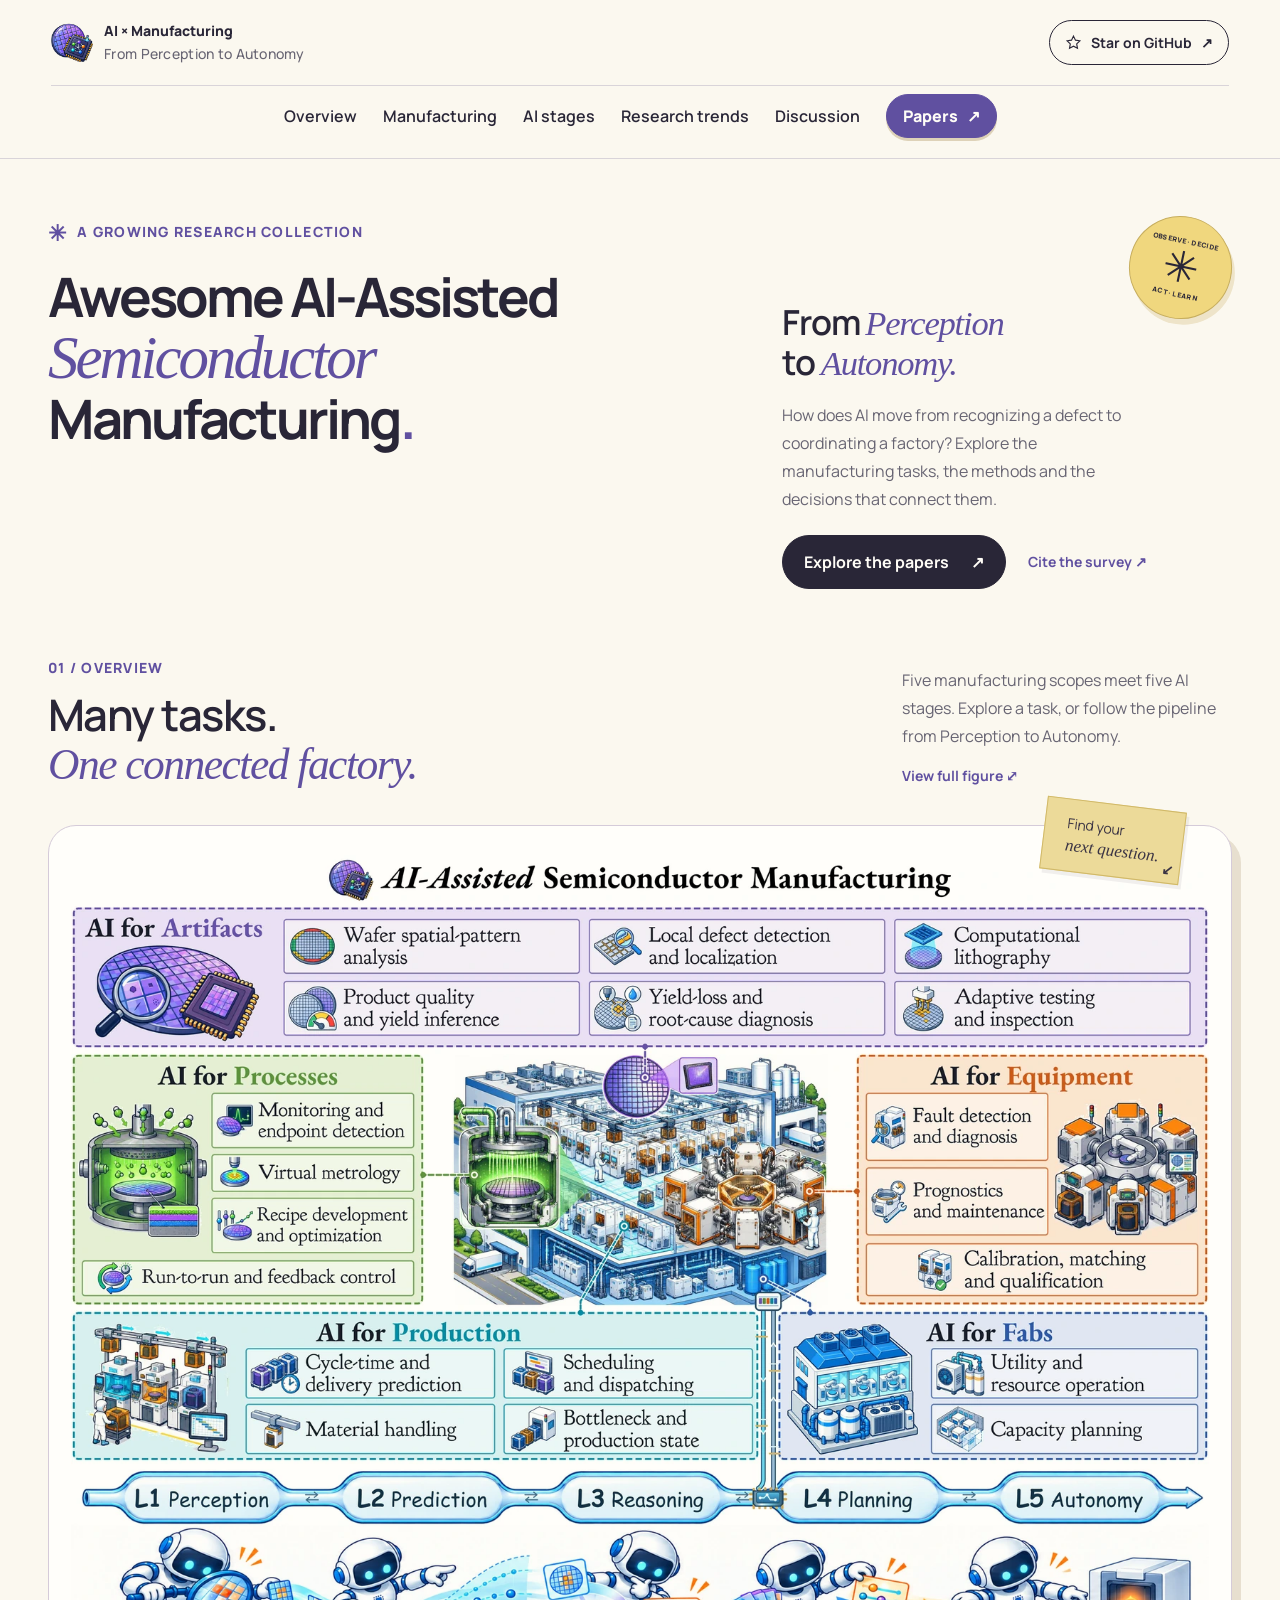
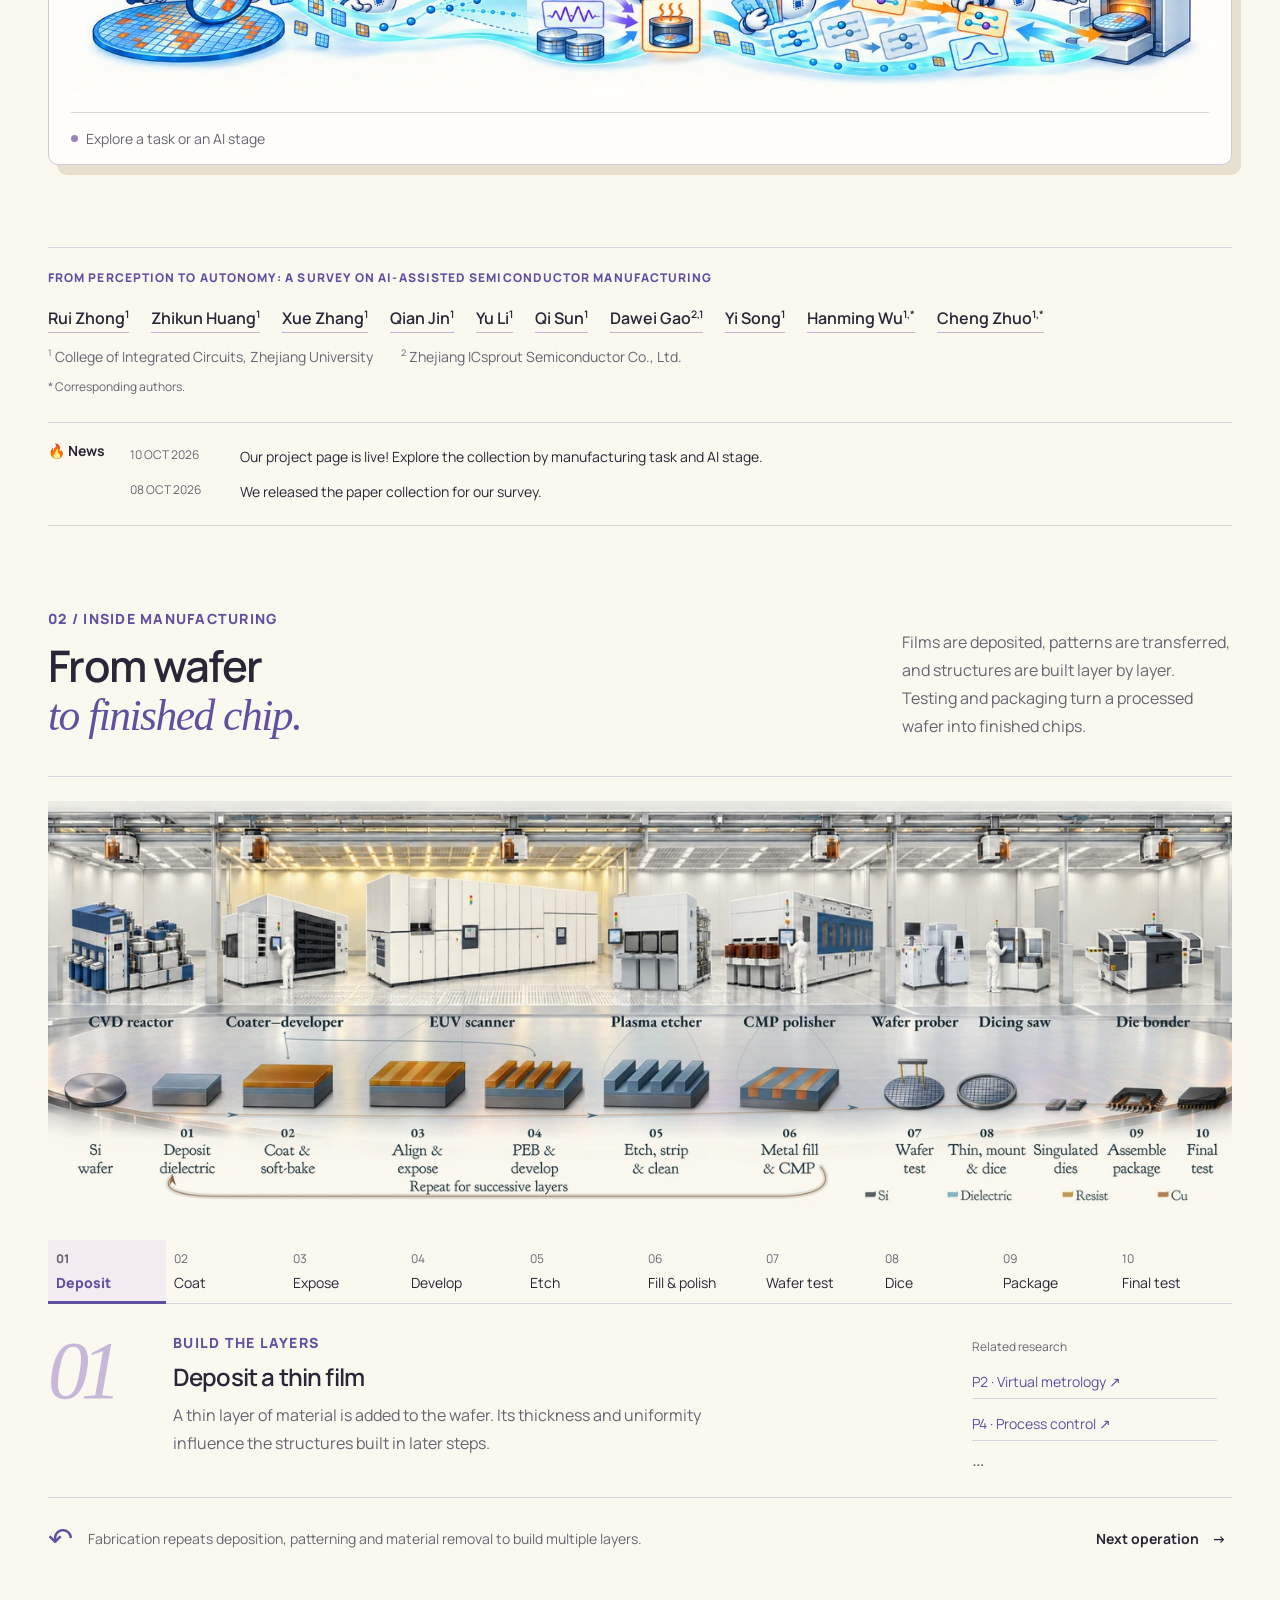
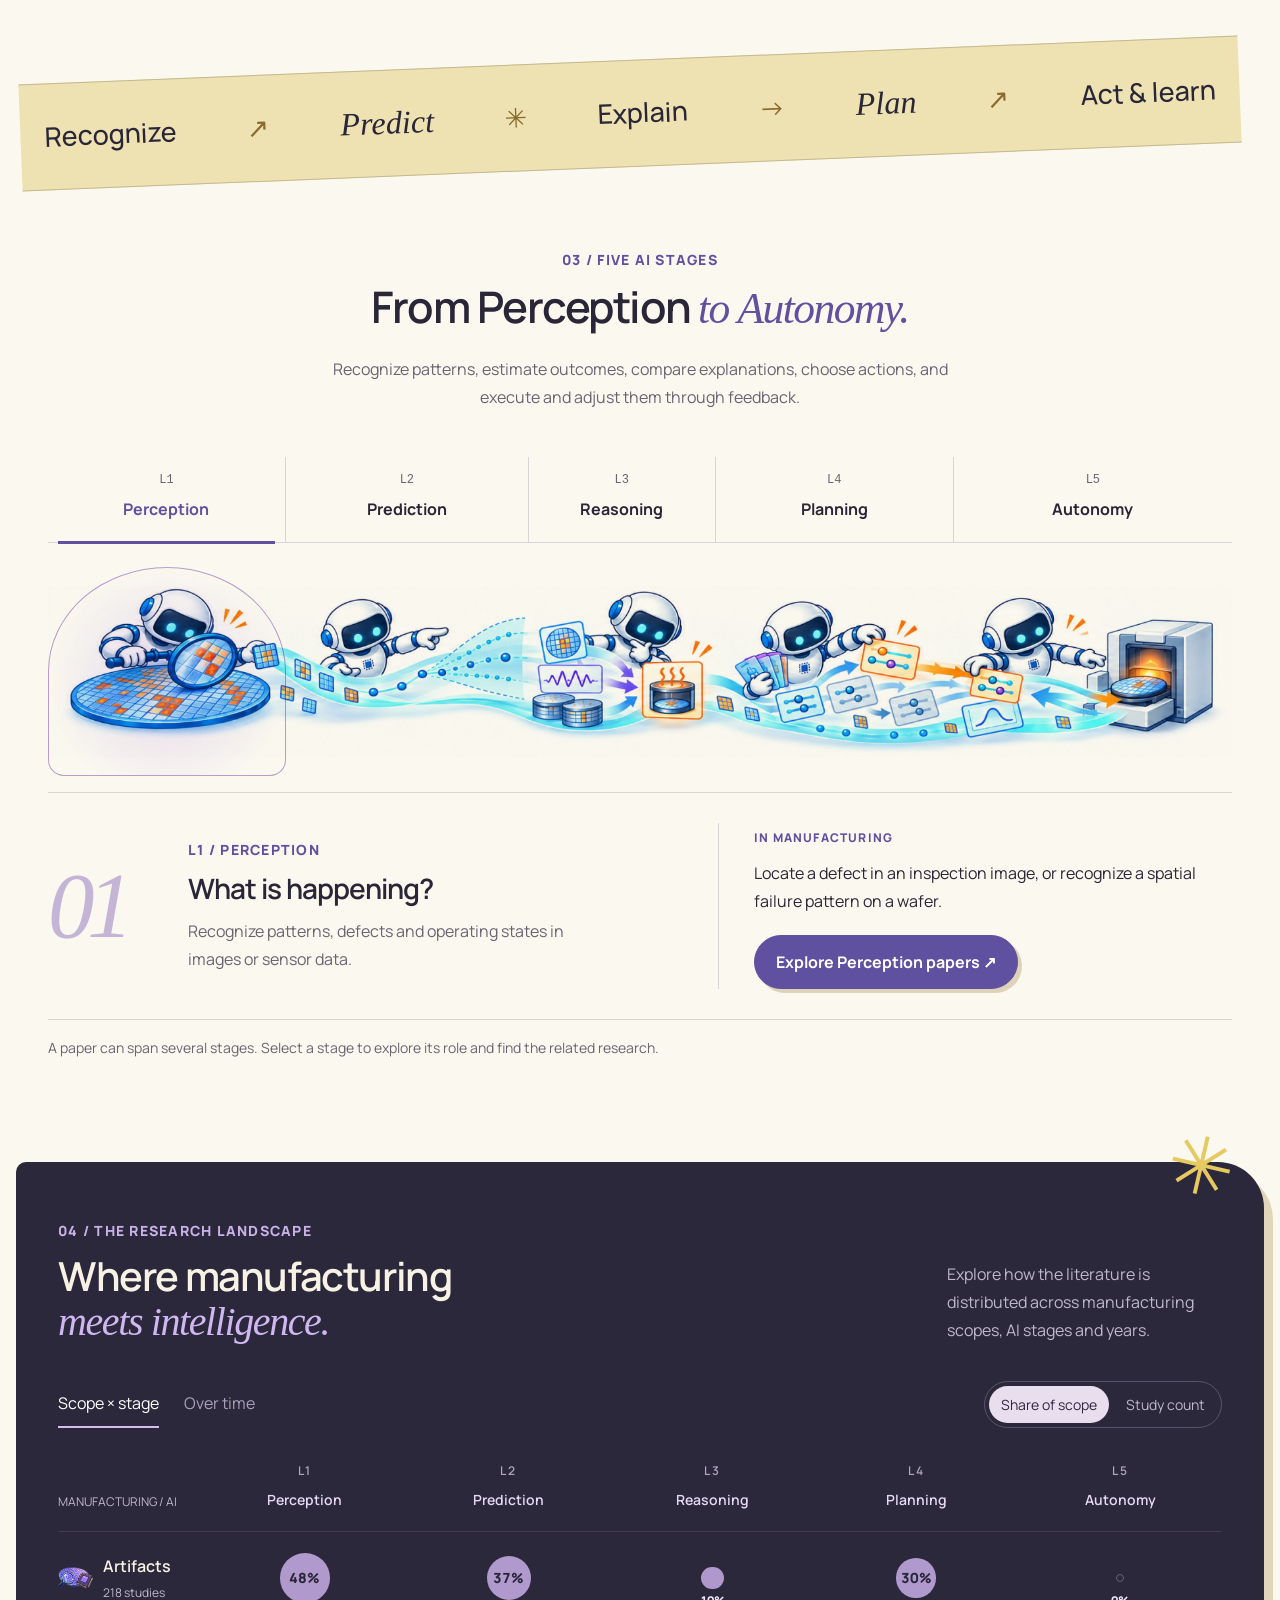
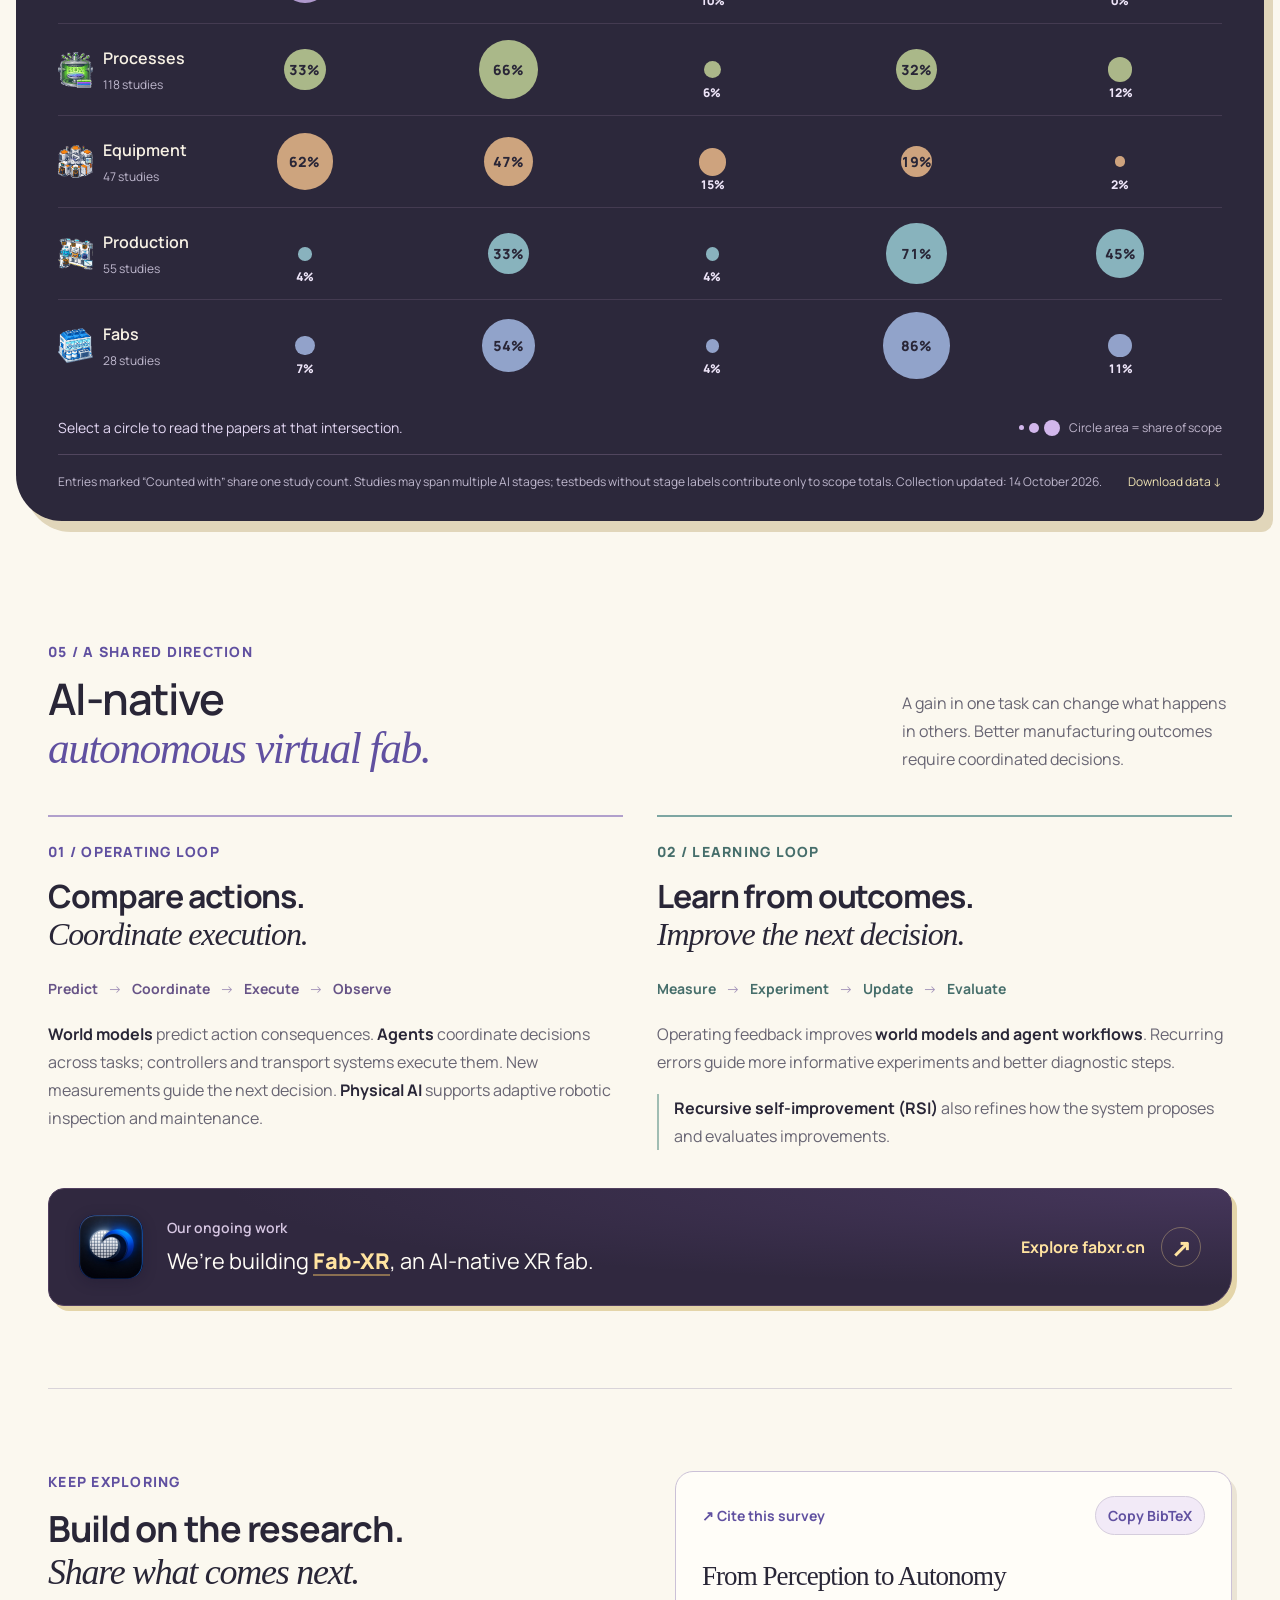
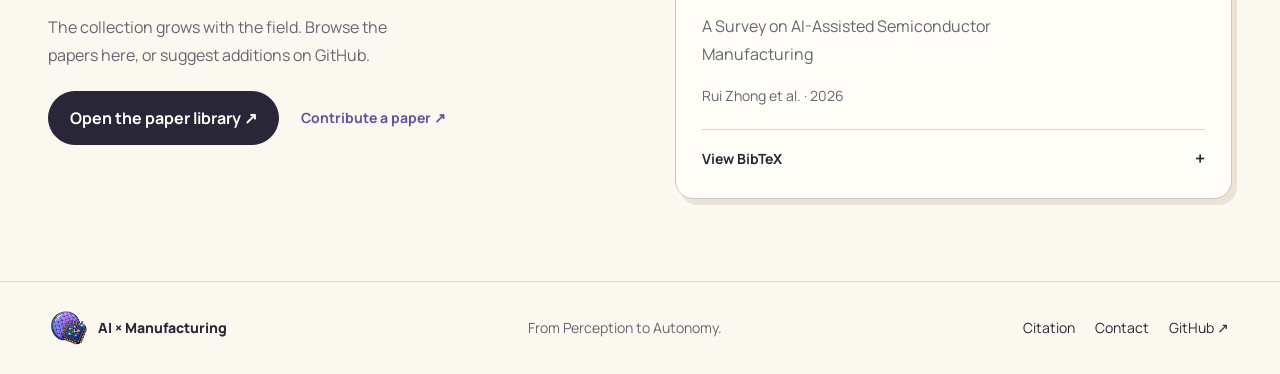
==== docs/index.html @ d38dc32d "Separate publication relationships from research counting" ====
<!doctype html>
<html lang="en">
  <head>
    <meta charset="utf-8" />
    <meta name="viewport" content="width=device-width,initial-scale=1" />
    <title>Awesome AI-Assisted Semiconductor Manufacturing</title>
    <meta
      name="description"
      content="Explore AI-assisted semiconductor manufacturing: manufacturing tasks and AI stages, a guide from wafer to chip, and a curated research library."
    />
    <meta name="theme-color" content="#fbf8ef" />
    <meta
      property="og:title"
      content="Awesome AI-Assisted Semiconductor Manufacturing"
    />
    <meta
      property="og:image"
      content="https://zrrraa.github.io/Awesome-AI-Assisted-Semiconductor-Manufacturing/assets/overview-13f65796.jpg"
    />
    <link rel="icon" type="image/png" href="assets/web/brand.png" />
    <link rel="apple-touch-icon" href="assets/web/brand.png" />
    <link
      rel="preload"
      as="image"
      href="assets/web/overview-13f65796-1600.webp"
      imagesrcset="assets/web/overview-13f65796-1600.webp 1600w, assets/web/overview-13f65796-3200.webp 3200w"
      imagesizes="(max-width: 560px) calc(100vw - 54px), (max-width: 800px) calc(100vw - 86px), (max-width: 1100px) calc(100vw - 110px), (max-width: 1320px) calc(100vw - 142px), 1178px"
      fetchpriority="high"
    />
    <link rel="stylesheet" href="style.css?v=relations-20261014" />
    <script src="assets/vendor/motion-14.1.0.js" defer></script>
    <script src="assets/catalogue.js?v=relations-20261014" defer></script>
    <script src="site.js?v=collection-20261014" defer></script>
  </head>
  <body>
    <a class="skip-link" href="#main">Skip to content</a>
    <header class="topbar">
      <a
        class="brand"
        href="index.html"
        aria-label="AI-assisted semiconductor manufacturing home"
        ><img src="assets/web/brand.png" width="42" height="42" alt="" /><span
          >AI × Manufacturing<span class="brand-sub"
            >From Perception to Autonomy</span
          ></span
        ></a
      >
      <nav aria-label="Main navigation">
        <a href="index.html#overview">Overview</a
        ><a href="index.html#manufacturing">Manufacturing</a
        ><a href="index.html#stages">AI stages</a
        ><a href="index.html#coverage">Research trends</a
        ><a href="index.html#vision">Discussion</a
        ><a class="nav-papers" href="explore.html">Papers <span aria-hidden="true">↗</span></a>
      </nav>
      <a
        class="star"
        href="https://github.com/zrrraa/Awesome-AI-Assisted-Semiconductor-Manufacturing"
        target="_blank"
        rel="noopener"
        ><svg
          viewBox="0 0 24 24"
          fill="none"
          stroke="currentColor"
          stroke-width="1.6"
          aria-hidden="true"
        >
          <path
            d="m12 3 2.8 5.7 6.2.9-4.5 4.4 1.1 6.2-5.6-3-5.6 3 1.1-6.2L3 9.6l6.2-.9Z"
          /></svg
        ><span>Star on GitHub</span><span aria-hidden="true">↗</span></a
      >
    </header>
    <main id="main" class="page">
      <section class="hero">
        <div class="hero-heading">
          <p class="eyebrow">
            <span class="tiny-orbit" aria-hidden="true">✳</span> A growing research collection
          </p>
          <h1>
            Awesome AI-Assisted<br /><em>Semiconductor</em
            ><br />Manufacturing<span class="title-dot">.</span>
          </h1>
        </div>
        <div class="hero-side">
          <div class="round-stamp" aria-hidden="true">
            <svg viewBox="0 0 100 100" aria-hidden="true">
              <text x="50" y="26" text-anchor="middle">OBSERVE · DECIDE</text>
              <text x="50" y="79" text-anchor="middle">ACT · LEARN</text></svg
            ><b>✳</b>
          </div>
          <h2>From <em>Perception</em><br />to <em>Autonomy.</em></h2>
          <p>
            How does AI move from recognizing a defect to coordinating a
            factory? Explore the manufacturing tasks, the methods and the
            decisions that connect them.
          </p>
          <div class="actions">
            <a class="button primary" href="explore.html"
              >Explore the papers <span>↗</span></a
            ><a class="text-link" href="#citation">Cite the survey ↗</a>
          </div>
        </div>
      </section>
      <section class="section research-map" id="overview">
        <span id="tasks" class="anchor-alias"></span
        ><span id="atlas" class="anchor-alias"></span>
        <div class="section-heading">
          <div>
            <p class="eyebrow">01 / Overview</p>
            <h2>Many tasks.<br /><em>One connected factory.</em></h2>
          </div>
          <div class="section-aside">
            <p>
              Five manufacturing scopes meet five AI stages. Explore a task, or
              follow the pipeline from Perception to Autonomy.
            </p>
            <button class="text-link" data-open-diagram="overview">
              View full figure ⤢
            </button>
          </div>
        </div>
        <div class="map-wrap">
          <span class="map-sticker" aria-hidden="true"
            >Find your<br /><em>next question.</em><b>↙</b></span
          >
          <div class="figure-scroll">
            <div class="original-map">
              <img
                src="assets/web/overview-13f65796-1600.webp"
                srcset="assets/web/overview-13f65796-1600.webp 1600w, assets/web/overview-13f65796-3200.webp 3200w"
                sizes="(max-width: 560px) calc(100vw - 54px), (max-width: 800px) calc(100vw - 86px), (max-width: 1100px) calc(100vw - 110px), (max-width: 1320px) calc(100vw - 142px), 1178px"
                width="3200"
                height="2368"
                fetchpriority="high"
                decoding="async"
                alt="AI-Assisted semiconductor manufacturing: nineteen tasks across five manufacturing scopes, and five stages from Perception to Autonomy."
              />
              <div class="figure-hotspots">
                <a
                  class="figure-hotspot"
                  style="
                    left: 18.6961%;
                    top: 7.6475%;
                    width: 26.0776%;
                    height: 6.4822%;
                  "
                  href="explore.html?task=A1"
                  data-task="A1"
                  aria-label="A1: Wafer spatial-pattern analysis. Browse papers"
                  ><span>A1 ↗</span></a
                ><a
                  class="figure-hotspot"
                  style="
                    left: 45.4741%;
                    top: 7.6475%;
                    width: 26.0776%;
                    height: 6.4822%;
                  "
                  href="explore.html?task=A2"
                  data-task="A2"
                  aria-label="A2: Local defect detection and localization. Browse papers"
                  ><span>A2 ↗</span></a
                ><a
                  class="figure-hotspot"
                  style="
                    left: 72.3599%;
                    top: 7.6475%;
                    width: 26.0776%;
                    height: 6.4822%;
                  "
                  href="explore.html?task=A3"
                  data-task="A3"
                  aria-label="A3: Computational lithography. Browse papers"
                  ><span>A3 ↗</span></a
                ><a
                  class="figure-hotspot"
                  style="
                    left: 18.6961%;
                    top: 14.9308%;
                    width: 26.0776%;
                    height: 6.4822%;
                  "
                  href="explore.html?task=A4"
                  data-task="A4"
                  aria-label="A4: Product quality and yield inference. Browse papers"
                  ><span>A4 ↗</span></a
                ><a
                  class="figure-hotspot"
                  style="
                    left: 45.4741%;
                    top: 14.9308%;
                    width: 26.0776%;
                    height: 6.4822%;
                  "
                  href="explore.html?task=A5"
                  data-task="A5"
                  aria-label="A5: Yield-loss diagnosis and root-cause analysis. Browse papers"
                  ><span>A5 ↗</span></a
                ><a
                  class="figure-hotspot"
                  style="
                    left: 72.3599%;
                    top: 14.9308%;
                    width: 26.0776%;
                    height: 6.4822%;
                  "
                  href="explore.html?task=A6"
                  data-task="A6"
                  aria-label="A6: Adaptive testing and inspection. Browse papers"
                  ><span>A6 ↗</span></a
                ><a
                  class="figure-hotspot"
                  style="
                    left: 12.3384%;
                    top: 28.2593%;
                    width: 17.7802%;
                    height: 6.555%;
                  "
                  href="explore.html?task=P1"
                  data-task="P1"
                  aria-label="P1: Process monitoring and endpoint detection. Browse papers"
                  ><span>P1 ↗</span></a
                ><a
                  class="figure-hotspot"
                  style="
                    left: 12.3384%;
                    top: 35.5426%;
                    width: 17.7802%;
                    height: 5.1712%;
                  "
                  href="explore.html?task=P2"
                  data-task="P2"
                  aria-label="P2: Virtual metrology. Browse papers"
                  ><span>P2 ↗</span></a
                ><a
                  class="figure-hotspot"
                  style="
                    left: 12.3384%;
                    top: 41.4421%;
                    width: 17.7802%;
                    height: 5.8267%;
                  "
                  href="explore.html?task=P3"
                  data-task="P3"
                  aria-label="P3: Process development and recipe optimization. Browse papers"
                  ><span>P3 ↗</span></a
                ><a
                  class="figure-hotspot"
                  style="
                    left: 1.0237%;
                    top: 48.2156%;
                    width: 29.1487%;
                    height: 4.1515%;
                  "
                  href="explore.html?task=P4"
                  data-task="P4"
                  aria-label="P4: Run-to-run and feedback control. Browse papers"
                  ><span>P4 ↗</span></a
                ><a
                  class="figure-hotspot"
                  style="
                    left: 69.8815%;
                    top: 28.2593%;
                    width: 15.9483%;
                    height: 8.0845%;
                  "
                  href="explore.html?task=E1"
                  data-task="E1"
                  aria-label="E1: Fault detection and diagnosis. Browse papers"
                  ><span>E1 ↗</span></a
                ><a
                  class="figure-hotspot"
                  style="
                    left: 69.8815%;
                    top: 37.1449%;
                    width: 15.9483%;
                    height: 8.0117%;
                  "
                  href="explore.html?task=E2"
                  data-task="E2"
                  aria-label="E2: Prognostics and maintenance. Browse papers"
                  ><span>E2 ↗</span></a
                ><a
                  class="figure-hotspot"
                  style="
                    left: 69.8815%;
                    top: 46.1763%;
                    width: 29.1487%;
                    height: 6.1908%;
                  "
                  href="explore.html?task=E3"
                  data-task="E3"
                  aria-label="E3: Calibration, matching and qualification. Browse papers"
                  ><span>E3 ↗</span></a
                ><a
                  class="figure-hotspot"
                  style="
                    left: 15.3556%;
                    top: 58.6307%;
                    width: 21.9828%;
                    height: 5.9723%;
                  "
                  href="explore.html?task=R1"
                  data-task="R1"
                  aria-label="R1: Cycle-time and delivery prediction. Browse papers"
                  ><span>R1 ↗</span></a
                ><a
                  class="figure-hotspot"
                  style="
                    left: 38.0927%;
                    top: 58.6307%;
                    width: 21.875%;
                    height: 5.9723%;
                  "
                  href="explore.html?task=R2"
                  data-task="R2"
                  aria-label="R2: Scheduling and dispatching. Browse papers"
                  ><span>R2 ↗</span></a
                ><a
                  class="figure-hotspot"
                  style="
                    left: 15.3556%;
                    top: 65.1857%;
                    width: 21.9828%;
                    height: 5.9723%;
                  "
                  href="explore.html?task=R3"
                  data-task="R3"
                  aria-label="R3: Material handling. Browse papers"
                  ><span>R3 ↗</span></a
                ><a
                  class="figure-hotspot"
                  style="
                    left: 38.0927%;
                    top: 65.1857%;
                    width: 21.875%;
                    height: 5.9723%;
                  "
                  href="explore.html?task=R4"
                  data-task="R4"
                  aria-label="R4: Bottleneck and production-state analysis. Browse papers"
                  ><span>R4 ↗</span></a
                ><a
                  class="figure-hotspot"
                  style="
                    left: 75.5927%;
                    top: 58.6307%;
                    width: 23.4375%;
                    height: 5.9723%;
                  "
                  href="explore.html?task=F1"
                  data-task="F1"
                  aria-label="F1: Utility and resource operation. Browse papers"
                  ><span>F1 ↗</span></a
                ><a
                  class="figure-hotspot"
                  style="
                    left: 75.5927%;
                    top: 65.1857%;
                    width: 23.4375%;
                    height: 5.9723%;
                  "
                  href="explore.html?task=F2"
                  data-task="F2"
                  aria-label="F2: Capacity planning. Browse papers"
                  ><span>F2 ↗</span></a
                >
                <a
                  class="pipe-hotspot"
                  href="explore.html?stage=L1"
                  data-stage-index="0"
                  style="left: 4.23%; top: 73.18%; width: 14.42%; height: 6.34%"
                  aria-label="L1 Perception: browse papers"
                  ><span>L1 · Perception ↗</span></a
                ><a
                  class="pipe-hotspot"
                  href="explore.html?stage=L2"
                  data-stage-index="1"
                  style="
                    left: 23.46%;
                    top: 73.18%;
                    width: 14.81%;
                    height: 6.34%;
                  "
                  aria-label="L2 Prediction: browse papers"
                  ><span>L2 · Prediction ↗</span></a
                ><a
                  class="pipe-hotspot"
                  href="explore.html?stage=L3"
                  data-stage-index="2"
                  style="
                    left: 42.62%;
                    top: 73.18%;
                    width: 14.85%;
                    height: 6.34%;
                  "
                  aria-label="L3 Reasoning: browse papers"
                  ><span>L3 · Reasoning ↗</span></a
                ><a
                  class="pipe-hotspot"
                  href="explore.html?stage=L4"
                  data-stage-index="3"
                  style="
                    left: 61.77%;
                    top: 73.18%;
                    width: 14.85%;
                    height: 6.34%;
                  "
                  aria-label="L4 Planning: browse papers"
                  ><span>L4 · Planning ↗</span></a
                ><a
                  class="pipe-hotspot"
                  href="explore.html?stage=L5"
                  data-stage-index="4"
                  style="
                    left: 81.27%;
                    top: 73.18%;
                    width: 14.77%;
                    height: 6.34%;
                  "
                  aria-label="L5 Autonomy: browse papers"
                  ><span>L5 · Autonomy ↗</span></a
                >
              </div>
            </div>
          </div>
          <div class="map-overlay" aria-hidden="true">
            <div class="map-peek">
              <img alt="" />
              <div>
                <small></small><b></b>
                <p></p>
              </div>
              <span>↗</span>
            </div>
          </div>
          <div class="map-status">
            <span
              ><i></i>
              <span id="map-selection"
                >Explore a task or an AI stage</span
              ></span
            >
          </div>
        </div>
      </section>
      <section class="team" aria-label="About the survey">
        <p class="eyebrow">
          From Perception to Autonomy: A Survey on AI-Assisted Semiconductor
          Manufacturing
        </p>
        <div class="authors">
          <a href="mailto:rzhong@zju.edu.cn" title="rzhong@zju.edu.cn"
            >Rui Zhong<sup>1</sup></a
          ><a href="mailto:3230106225@zju.edu.cn" title="3230106225@zju.edu.cn"
            >Zhikun Huang<sup>1</sup></a
          ><a href="mailto:xuezhangxz@zju.edu.cn" title="xuezhangxz@zju.edu.cn"
            >Xue Zhang<sup>1</sup></a
          ><a
            href="mailto:jinqian2022@zju.edu.cn"
            title="jinqian2022@zju.edu.cn"
            >Qian Jin<sup>1</sup></a
          ><a href="mailto:li.yu@zju.edu.cn" title="li.yu@zju.edu.cn"
            >Yu Li<sup>1</sup></a
          ><a href="mailto:qisunchn@zju.edu.cn" title="qisunchn@zju.edu.cn"
            >Qi Sun<sup>1</sup></a
          ><a href="mailto:dawei_gao@zju.edu.cn" title="dawei_gao@zju.edu.cn"
            >Dawei Gao<sup>2,1</sup></a
          ><a href="mailto:yi.song@zju.edu.cn" title="yi.song@zju.edu.cn"
            >Yi Song<sup>1</sup></a
          ><a href="mailto:hanmingwu@zju.edu.cn" title="hanmingwu@zju.edu.cn"
            >Hanming Wu<sup>1,*</sup></a
          ><a href="mailto:czhuo@zju.edu.cn" title="czhuo@zju.edu.cn"
            >Cheng Zhuo<sup>1,*</sup></a
          >
        </div>
        <div class="affiliations">
          <span
            ><sup>1</sup> College of Integrated Circuits, Zhejiang
            University</span
          ><span><sup>2</sup> Zhejiang ICsprout Semiconductor Co., Ltd.</span>
        </div>
        <p class="corresponding">* Corresponding authors.</p>
      </section>
      <aside class="news" id="news">
        <b>🔥 News</b>
        <div class="news-records">
          <p>
            <time datetime="2026-10-10">10 OCT 2026</time
            ><span
              >Our project page is live! Explore the collection by manufacturing
              task and AI stage.</span
            >
          </p>
          <p>
            <time datetime="2026-10-08">08 OCT 2026</time
            ><span
              >We released the paper collection for our survey.</span
            >
          </p>
        </div>
      </aside>
      <section class="section manufacturing" id="manufacturing">
        <div class="section-heading">
          <div>
            <p class="eyebrow">02 / Inside manufacturing</p>
            <h2>From wafer<br /><em>to finished chip.</em></h2>
          </div>
          <div class="section-aside">
            <p>
              Films are deposited, patterns are transferred, and structures are
              built layer by layer. Testing and packaging turn a processed wafer
              into finished chips.
            </p>
          </div>
        </div>
        <div class="journey">
          <div class="journey-window">
            <div class="panorama">
              <img
                src="assets/web/wafer-to-chip-1400.webp"
                srcset="assets/web/wafer-to-chip-1400.webp 1400w, assets/web/wafer-to-chip-2800.webp 2800w"
                sizes="(max-width: 560px) calc(100vw - 40px), (max-width: 1100px) calc(100vw - 64px), (max-width: 1320px) calc(100vw - 96px), 1224px"
                width="2800"
                height="980"
                loading="eager"
                fetchpriority="low"
                decoding="async"
                alt="Illustrated semiconductor production line, showing material transformations from a bare wafer through fabrication, wafer testing, dicing, packaging and final testing."
              />
            </div>
          </div>
          <div
            class="journey-tabs"
            role="tablist"
            aria-label="Manufacturing operations"
          >
            <button
              role="tab"
              id="step-0"
              aria-selected="true"
              aria-controls="step-detail"
              tabindex="0"
              data-step="0"
            >
              <small>01</small><span>Deposit</span></button
            ><button
              role="tab"
              id="step-1"
              aria-selected="false"
              aria-controls="step-detail"
              tabindex="-1"
              data-step="1"
            >
              <small>02</small><span>Coat</span></button
            ><button
              role="tab"
              id="step-2"
              aria-selected="false"
              aria-controls="step-detail"
              tabindex="-1"
              data-step="2"
            >
              <small>03</small><span>Expose</span></button
            ><button
              role="tab"
              id="step-3"
              aria-selected="false"
              aria-controls="step-detail"
              tabindex="-1"
              data-step="3"
            >
              <small>04</small><span>Develop</span></button
            ><button
              role="tab"
              id="step-4"
              aria-selected="false"
              aria-controls="step-detail"
              tabindex="-1"
              data-step="4"
            >
              <small>05</small><span>Etch</span></button
            ><button
              role="tab"
              id="step-5"
              aria-selected="false"
              aria-controls="step-detail"
              tabindex="-1"
              data-step="5"
            >
              <small>06</small><span>Fill & polish</span></button
            ><button
              role="tab"
              id="step-6"
              aria-selected="false"
              aria-controls="step-detail"
              tabindex="-1"
              data-step="6"
            >
              <small>07</small><span>Wafer test</span></button
            ><button
              role="tab"
              id="step-7"
              aria-selected="false"
              aria-controls="step-detail"
              tabindex="-1"
              data-step="7"
            >
              <small>08</small><span>Dice</span></button
            ><button
              role="tab"
              id="step-8"
              aria-selected="false"
              aria-controls="step-detail"
              tabindex="-1"
              data-step="8"
            >
              <small>09</small><span>Package</span></button
            ><button
              role="tab"
              id="step-9"
              aria-selected="false"
              aria-controls="step-detail"
              tabindex="-1"
              data-step="9"
            >
              <small>10</small><span>Final test</span>
            </button>
          </div>
          <div
            class="step-detail"
            id="step-detail"
            role="tabpanel"
            aria-labelledby="step-0"
            tabindex="0"
          >
            <div class="step-number" aria-hidden="true">01</div>
            <div class="step-copy">
              <p class="eyebrow">BUILD THE LAYERS</p>
              <h3>Deposit a thin film</h3>
              <p>
                A thin layer of material is added to the wafer. Its thickness
                and uniformity influence the structures built in later steps.
              </p>
            </div>
            <div class="step-tasks">
              <span>Related research</span
              ><a href="explore.html?task=P2">P2 · Virtual metrology ↗</a
              ><a href="explore.html?task=P4">P4 · Process control ↗</a>
              <p class="related-more"><span aria-hidden="true">…</span><span class="sr-only">Other tasks are also relevant.</span></p>
            </div>
          </div>
          <div class="journey-note">
            <span aria-hidden="true">↶</span>
            <p>
              Fabrication repeats deposition, patterning and material removal to
              build multiple layers.
            </p>
            <button class="next-step">
              Next operation <span aria-hidden="true">→</span>
            </button>
          </div>
        </div>
      </section>

      <div class="interlude" aria-hidden="true">
        <span>Recognize</span><b>↗</b><em>Predict</em><b>✳</b
        ><span>Explain</span><b>→</b><em>Plan</em><b>↗</b
        ><span>Act & learn</span>
      </div>
      <section class="section stages" id="stages">
        <div class="section-heading">
          <div>
            <p class="eyebrow">03 / Five AI stages</p>
            <h2>From Perception <em>to Autonomy.</em></h2>
          </div>
          <div class="section-aside">
            <p>
              Recognize patterns, estimate outcomes, compare explanations,
              choose actions, and execute and adjust them through feedback.
            </p>
          </div>
        </div>
        <div class="stage-board">
          <div class="stage-visual-scroll">
            <div class="stage-visual">
              <div
                class="stage-tabs"
                role="tablist"
                aria-label="Five AI stages"
              >
                <button
                  role="tab"
                  id="stage-0"
                  aria-selected="true"
                  aria-controls="stage-detail"
                  tabindex="0"
                  data-stage="0"
                >
                  <small>L1</small><span>Perception</span
                  ><b aria-hidden="true">↘</b></button
                ><button
                  role="tab"
                  id="stage-1"
                  aria-selected="false"
                  aria-controls="stage-detail"
                  tabindex="-1"
                  data-stage="1"
                >
                  <small>L2</small><span>Prediction</span
                  ><b aria-hidden="true">↘</b></button
                ><button
                  role="tab"
                  id="stage-2"
                  aria-selected="false"
                  aria-controls="stage-detail"
                  tabindex="-1"
                  data-stage="2"
                >
                  <small>L3</small><span>Reasoning</span
                  ><b aria-hidden="true">↘</b></button
                ><button
                  role="tab"
                  id="stage-3"
                  aria-selected="false"
                  aria-controls="stage-detail"
                  tabindex="-1"
                  data-stage="3"
                >
                  <small>L4</small><span>Planning</span
                  ><b aria-hidden="true">↘</b></button
                ><button
                  role="tab"
                  id="stage-4"
                  aria-selected="false"
                  aria-controls="stage-detail"
                  tabindex="-1"
                  data-stage="4"
                >
                  <small>L5</small><span>Autonomy</span
                  ><b aria-hidden="true">↘</b>
                </button>
              </div>
              <div class="robot-scroll">
                <div
                  class="robot-strip"
                  style="--stage-left: 0%; --stage-width: 20.1%"
                >
                  <span class="robot-spotlight" aria-hidden="true"></span>
                  <div class="stage-illustration">
                    <img
                      src="assets/web/stages.webp"
                      width="3600"
                      height="520"
                      loading="lazy"
                      alt="The survey’s continuous illustration of Perception, Prediction, Reasoning, Planning and Autonomy."
                    />
                  </div>
                  <button
                    class="robot-hotspot"
                    style="left: 0%; width: 20.1%"
                    data-robot="0"
                    aria-label="Explore Perception"
                  >
                    <span class="sr-only">Perception</span></button
                  ><button
                    class="robot-hotspot"
                    style="left: 20.1%; width: 20.5%"
                    data-robot="1"
                    aria-label="Explore Prediction"
                  >
                    <span class="sr-only">Prediction</span></button
                  ><button
                    class="robot-hotspot"
                    style="left: 40.6%; width: 15.8%"
                    data-robot="2"
                    aria-label="Explore Reasoning"
                  >
                    <span class="sr-only">Reasoning</span></button
                  ><button
                    class="robot-hotspot"
                    style="left: 56.4%; width: 20.1%"
                    data-robot="3"
                    aria-label="Explore Planning"
                  >
                    <span class="sr-only">Planning</span></button
                  ><button
                    class="robot-hotspot"
                    style="left: 76.5%; width: 23.5%"
                    data-robot="4"
                    aria-label="Explore Autonomy"
                  >
                    <span class="sr-only">Autonomy</span>
                  </button>
                </div>
              </div>
            </div>
          </div>
          <div
            class="stage-detail"
            id="stage-detail"
            role="tabpanel"
            aria-labelledby="stage-0"
            tabindex="0"
          >
            <div class="stage-index" aria-hidden="true">01</div>
            <div class="stage-copy">
              <p class="eyebrow">L1 / Perception</p>
              <h3>What is happening?</h3>
              <p>
                Recognize patterns, defects and operating states in images or
                sensor data.
              </p>
            </div>
            <div class="stage-example">
              <span>In manufacturing</span>
              <p>
                Locate a defect in an inspection image, or recognize a spatial
                failure pattern on a wafer.
              </p>
              <a class="button primary stage-library" href="explore.html?stage=L1"
                >Explore Perception papers ↗</a
              >
            </div>
          </div>
        </div>
        <div class="stage-footer">
          <p class="stage-foot">
            A paper can span several stages. Select a stage to explore its role
            and find the related research.
          </p>
        </div>
      </section>
      <section class="section coverage" id="coverage">
        <div class="section-heading">
          <div>
            <p class="eyebrow">04 / The research landscape</p>
            <h2>Where manufacturing<br /><em>meets intelligence.</em></h2>
          </div>
          <div class="section-aside">
            <p>
              Explore how the literature is distributed across manufacturing
              scopes, AI stages and years.
            </p>
          </div>
        </div>
        <div class="chart-toolbar">
          <div
            class="chart-tabs"
            role="tablist"
            aria-label="Research visualizations"
          >
            <button
              id="scope-chart-tab"
              role="tab"
              aria-selected="true"
              aria-controls="scope-chart"
              tabindex="0"
              data-chart="scope"
            >
              Scope × stage</button
            ><button
              id="year-chart-tab"
              role="tab"
              aria-selected="false"
              aria-controls="year-chart"
              tabindex="-1"
              data-chart="year"
            >
              Over time
            </button>
          </div>
          <div class="chart-unit" aria-label="Coverage measure">
            <button aria-pressed="true" data-unit="share">Share of scope</button
            ><button aria-pressed="false" data-unit="count">Study count</button>
          </div>
        </div>
        <div id="scope-chart" role="tabpanel" aria-labelledby="scope-chart-tab">
          <div class="matrix-scroll">
            <div class="coverage-matrix" id="coverage-matrix"></div>
          </div>
          <div class="chart-readout">
            <p id="coverage-readout" role="status">
              Select a circle to read the papers at that intersection.
            </p>
            <span class="size-key"
              ><i></i><i></i><i></i> Circle area = share of scope</span
            >
          </div>
        </div>
        <div
          id="year-chart"
          role="tabpanel"
          aria-labelledby="year-chart-tab"
          hidden
        >
          <div class="timeline-controls">
            <span>Group each year by</span>
            <div
              class="timeline-modes"
              aria-label="Break down publication years"
            >
              <button data-timeline="total" aria-pressed="true">
                Studies</button
              ><button data-timeline="scope" aria-pressed="false">
                M1–M5 · Manufacturing</button
              ><button data-timeline="stage" aria-pressed="false">
                L1–L5 · AI stages
              </button>
            </div>
          </div>
          <div class="timeline-legend" id="timeline-legend"></div>
          <div class="timeline-axis">
            <span id="timeline-measure">Studies</span
            ><span id="timeline-maximum"></span>
          </div>
          <div class="timeline-chart" id="timeline-chart"></div>
          <p class="timeline-readout" id="timeline-readout" role="status">
            Select a bar to browse the papers from that year.
          </p>
          <p class="timeline-note" id="timeline-note">
            Studies are grouped by their representative publication’s year.
          </p>
        </div>
        <div class="coverage-bottom">
          <p>
            Entries marked “Counted with” share one study count.
            <span class="coverage-stage-note">Studies may span multiple AI stages;
            testbeds without stage labels contribute only to scope totals.</span>
            Collection updated: <time id="collection-updated"></time>.
          </p>
          <a href="assets/coverage.csv" download>Download data ↓</a>
        </div>
      </section>
      <section class="section fab-vision" id="vision">
        <div class="section-heading">
          <div>
            <p class="eyebrow">05 / A shared direction</p>
            <h2>AI-native<br /><em>autonomous virtual fab.</em></h2>
          </div>
          <div class="section-aside">
            <p>
              A gain in one task can change what happens in others.
              Better manufacturing outcomes require coordinated decisions.
            </p>
          </div>
        </div>
        <div class="vision-loops">
          <article class="vision-loop operating-loop">
            <p class="eyebrow">01 / Operating loop</p>
            <h3>Compare actions.<br /><em>Coordinate execution.</em></h3>
            <ol class="loop-sequence" aria-label="Operating loop">
              <li>Predict</li>
              <li>Coordinate</li>
              <li>Execute</li>
              <li>Observe</li>
            </ol>
            <p>
              <strong>World models</strong> predict action consequences.
              <strong>Agents</strong> coordinate decisions across tasks;
              controllers and transport systems execute them. New measurements
              guide the next decision. <strong>Physical AI</strong> supports
              adaptive robotic inspection and maintenance.
            </p>
          </article>
          <article class="vision-loop learning-loop">
            <p class="eyebrow">02 / Learning loop</p>
            <h3>
              Learn from outcomes.<br /><em>Improve the next decision.</em>
            </h3>
            <ol class="loop-sequence" aria-label="Learning loop">
              <li>Measure</li>
              <li>Experiment</li>
              <li>Update</li>
              <li>Evaluate</li>
            </ol>
            <p>
              Operating feedback improves
              <strong>world models and agent workflows</strong>. Recurring
              errors guide more informative experiments and better diagnostic
              steps.
            </p>
            <p class="rsi-note">
              <strong>Recursive self-improvement (RSI)</strong> also refines how
              the system proposes and evaluates improvements.
            </p>
          </article>
        </div>
        <a
          class="fabxr-highlight"
          href="https://fabxr.cn/"
          target="_blank"
          rel="noopener noreferrer"
        >
          <img
            class="fabxr-logo"
            src="assets/web/fabxr-logo.webp"
            width="64"
            height="64"
            loading="lazy"
            alt=""
          />
          <span class="fabxr-copy">
            <span class="fabxr-kicker">Our ongoing work</span>
            <span class="fabxr-message"
              >We’re building <strong>Fab-XR</strong>, an AI-native XR fab.</span
            >
          </span>
          <span class="fabxr-visit"
            >Explore fabxr.cn <span aria-hidden="true">↗</span></span
          >
        </a>
      </section>
      <section class="section citation" id="citation">
        <div>
          <p class="eyebrow">Keep exploring</p>
          <h2>Build on the research.<br /><em>Share what comes next.</em></h2>
          <p>
            The collection grows with the field. Browse the papers here, or
            suggest additions on GitHub.
          </p>
          <div class="actions">
            <a class="button primary" href="explore.html"
              >Open the paper library ↗</a
            ><a
              class="text-link"
              href="https://github.com/zrrraa/Awesome-AI-Assisted-Semiconductor-Manufacturing/blob/master/CONTRIBUTING.md"
              target="_blank"
              rel="noopener"
              >Contribute a paper ↗</a
            >
          </div>
        </div>
        <div class="cite-card">
          <div class="cite-top">
            <span>↗ Cite this survey</span
            ><button class="copy-citation" data-copy-citation>
              Copy BibTeX
            </button>
          </div>
          <h3>From Perception to Autonomy</h3>
          <p>A Survey on AI-Assisted Semiconductor Manufacturing</p>
          <span class="cite-meta">Rui Zhong et al. · 2026</span>
          <details>
            <summary>View BibTeX <span>+</span></summary>
            <pre id="bibtex">
@unpublished{zhong2026perception,
  title = {From Perception to Autonomy: A Survey on {AI}-Assisted Semiconductor Manufacturing},
  author = {Zhong, Rui and Huang, Zhikun and Zhang, Xue and Jin, Qian and Li, Yu and Sun, Qi and Gao, Dawei and Song, Yi and Wu, Hanming and Zhuo, Cheng},
  year = {2026},
  note = {Manuscript}
}</pre
            >
          </details>
        </div>
      </section>
    </main>
    <dialog class="diagram-dialog" aria-labelledby="diagram-title">
      <div class="dialog-toolbar">
        <h2 id="diagram-title">Manufacturing tasks & AI stages</h2>
        <button class="close-dialog" aria-label="Close diagram">×</button>
      </div>
      <div class="diagram-scroll">
        <img
          loading="lazy"
          decoding="async"
          data-src="assets/web/overview-13f65796-3200.webp"
          width="3200"
          height="2368"
          alt="Complete survey framework: five scopes, nineteen tasks and five AI stages from Perception to Autonomy."
        />
      </div>
    </dialog>
    <footer class="footer">
      <a class="brand" href="index.html"
        ><img src="assets/web/brand.png" width="36" height="36" alt="" /><span
          >AI × Manufacturing</span
        ></a
      >
      <p>From Perception to Autonomy.</p>
      <div>
        <a href="index.html#citation">Citation</a
        ><a href="mailto:rzhong@zju.edu.cn">Contact</a
        ><a
          href="https://github.com/zrrraa/Awesome-AI-Assisted-Semiconductor-Manufacturing"
          target="_blank"
          rel="noopener"
          >GitHub ↗</a
        >
      </div>
    </footer>
    <div class="toast" role="status"></div>
  </body>
</html>
---- docs/style.css ----
@import url("https://fonts.googleapis.com/css2?family=Manrope:wght@400;500;600;700;800&display=swap");
:root {
  --bg: #fbf8ef;
  --paper: #fffdf7;
  --ink: #292637;
  --muted: #686573;
  --purple: #6050a0;
  --line: #d9d4d9;
  --type-caption: 12px;
  --type-small: 14px;
  --type-body: 16px;
  --ease: cubic-bezier(0.22, 1, 0.36, 1);
}
* {
  box-sizing: border-box;
}
html {
  scroll-behavior: smooth;
  scroll-padding-top: 32px;
}
body {
  margin: 0;
  color: var(--ink);
  background: var(--bg);
  font:
    var(--type-body)/1.65 Manrope,
    "Segoe UI",
    sans-serif;
  -webkit-font-smoothing: antialiased;
}
a {
  color: inherit;
  text-decoration: none;
}
button,
input,
select {
  font: inherit;
  color: inherit;
}
button,
a,
input,
select {
  touch-action: manipulation;
}
button {
  cursor: pointer;
  background: none;
  border: 0;
}
img {
  max-width: 100%;
  object-fit: contain;
}
h1,
h2,
h3,
h4,
p,
figure {
  margin: 0;
}
h1,
h2,
h3,
h4 {
  line-height: 1.15;
  letter-spacing: -0.035em;
}
em {
  font-family: Georgia, "Times New Roman", serif;
  font-weight: 400;
}
sup {
  font-size: 0.65em;
  vertical-align: super;
}
a:focus-visible,
button:focus-visible,
input:focus-visible,
select:focus-visible,
summary:focus-visible,
[tabindex="0"]:focus-visible {
  outline: 3px solid #9573ce;
  outline-offset: 4px;
  border-radius: 5px;
}
[hidden] {
  display: none !important;
}
.sr-only {
  position: absolute;
  width: 1px;
  height: 1px;
  overflow: hidden;
  clip-path: inset(50%);
  white-space: nowrap;
}
.skip-link {
  position: fixed;
  top: 10px;
  opacity: 0;
  pointer-events: none;
  left: 20px;
  background: var(--ink);
  color: white;
  padding: 12px;
  z-index: 100;
}
.skip-link:focus {
  top: 10px;
  opacity: 1;
  pointer-events: auto;
}
.topbar {
  max-width: 1500px;
  margin: auto;
  padding: 20px 4%;
  display: flex;
  align-items: center;
  justify-content: space-between;
  gap: 20px;
  border-bottom: 1px solid var(--line);
}
.brand {
  display: flex;
  align-items: center;
  gap: 11px;
  font-size: 14px;
  font-weight: 800;
  line-height: 1.3;
  white-space: nowrap;
}
.brand img {
  flex: none;
}
.brand-sub {
  display: block;
  font-size: var(--type-small);
  letter-spacing: 0.02em;
  font-weight: 500;
  color: var(--muted);
  margin-top: 4px;
}
.topbar nav {
  display: flex;
  align-items: center;
  gap: 27px;
  font-size: var(--type-body);
  font-weight: 600;
}
.topbar nav a {
  position: relative;
  padding: 8px 0;
}
.topbar nav a:after {
  content: "";
  position: absolute;
  bottom: 0;
  left: 0;
  width: 100%;
  height: 2px;
  background: var(--purple);
  transform: scaleX(0);
  transform-origin: left;
  transition: transform 0.3s var(--ease);
}
.topbar nav a:hover:after,
.topbar nav a[aria-current]:after {
  transform: scaleX(1);
}
.topbar nav .nav-papers {
  display: inline-flex;
  align-items: center;
  gap: 9px;
  padding: 8px 16px;
  border: 1px solid var(--purple);
  border-radius: 999px;
  background: var(--purple);
  color: var(--paper);
  box-shadow: 0 3px 0 #ded2b8;
  font-weight: 800;
}
.topbar nav .nav-papers:after {
  display: none;
}
.topbar nav .nav-papers:hover,
.topbar nav .nav-papers[aria-current="page"] {
  background: #4b3b85;
  border-color: #4b3b85;
}
.star {
  display: flex;
  align-items: center;
  gap: 9px;
  border: 1px solid var(--ink);
  border-radius: 30px;
  font-size: var(--type-small);
  font-weight: 700;
  padding: 10px 15px;
  white-space: nowrap;
  transition:
    background 0.25s,
    transform 0.35s var(--ease);
}
.star svg {
  width: 17px;
  height: 17px;
  transition: transform 0.65s var(--ease);
}
.star:hover {
  background: #f4e9bc;
}
.star:hover svg {
  transform: rotate(144deg) scale(1.2);
}
.page {
  max-width: 1320px;
  margin: auto;
  padding: 0 48px;
}
.eyebrow {
  text-transform: uppercase;
  font-size: var(--type-small);
  letter-spacing: 0.12em;
  font-weight: 800;
  color: var(--purple);
  line-height: 1.6;
}
.section {
  padding: 82px 0;
}
.section-heading {
  display: flex;
  justify-content: space-between;
  gap: 40px;
  align-items: end;
  margin-bottom: 36px;
}
.section-heading h2 {
  font-size: clamp(32px, 3.4vw, 49px);
  font-weight: 600;
  margin-top: 12px;
  line-height: 1.1;
}
.section-heading h2 em {
  color: var(--purple);
}
.section-aside {
  max-width: 330px;
  font-size: var(--type-body);
  color: var(--muted);
  line-height: 1.85;
}
.section-aside .text-link {
  margin-top: 14px;
  display: inline-block;
}
.text-link {
  font-size: var(--type-small);
  font-weight: 700;
  color: var(--purple);
  padding: 0;
  border-bottom: 1px solid transparent;
  transition:
    color 0.2s,
    border-color 0.2s;
}
.text-link:hover {
  border-color: currentColor;
}
.button {
  display: inline-flex;
  align-items: center;
  gap: 22px;
  justify-content: space-between;
  padding: 13px 21px;
  border: 1px solid var(--ink);
  border-radius: 30px;
  font-size: var(--type-body);
  font-weight: 700;
  transition:
    background 0.25s,
    box-shadow 0.25s,
    transform 0.4s var(--ease);
}
.button.primary {
  background: var(--ink);
  color: var(--paper);
}
.button:hover {
  background: #eee4c9;
  box-shadow: 3px 4px 0 #d2c5df;
}
.button.primary:hover {
  background: var(--purple);
}
.actions {
  display: flex;
  align-items: center;
  gap: 22px;
  flex-wrap: wrap;
  margin-top: 22px;
}
/* Editorial cover: two connected research axes, with one quiet moving seal. */
.hero {
  padding: 62px 0 48px;
  display: grid;
  grid-template-columns: 1.5fr 1fr;
  gap: 60px;
  position: relative;
}
.hero .eyebrow {
  display: flex;
  align-items: center;
  gap: 10px;
  margin-bottom: 24px;
}
.tiny-orbit {
  font-size: 22px;
  line-height: 1;
}
.hero h1 {
  font-size: clamp(40px, 4.25vw, 67px);
  line-height: 1.06;
  font-weight: 700;
  letter-spacing: -0.055em;
}
.hero h1 em {
  color: var(--purple);
  font-size: 1.12em;
}
.title-dot {
  color: var(--purple);
}
.hero-side {
  position: relative;
  padding-top: 82px;
}
.hero-side h2 {
  font-size: clamp(27px, 2.7vw, 39px);
  line-height: 1.1;
  font-weight: 600;
}
.hero-side h2 em {
  color: var(--purple);
}
.hero-side > p {
  font-size: var(--type-body);
  color: var(--muted);
  line-height: 1.85;
  margin-top: 19px;
  max-width: 340px;
}
.hero-index {
  display: flex;
  gap: 25px;
  margin-top: 32px;
  border-top: 1px solid var(--line);
  padding-top: 16px;
  width: max-content;
  max-width: 100%;
}
.hero-index a {
  font-size: var(--type-small);
  font-weight: 700;
  display: flex;
  gap: 12px;
  align-items: center;
}
.hero-index span {
  font:
    var(--type-caption) Consolas,
    monospace;
  color: var(--muted);
}
.hero-index b {
  transition: transform 0.4s;
}
.hero-index a:hover b {
  transform: translateY(5px);
}
.round-stamp {
  position: absolute;
  top: -5px;
  right: 0;
  width: 103px;
  height: 103px;
  border: 1px solid #c7ae5e;
  border-radius: 50%;
  background: #f0d77e;
  display: flex;
  flex-direction: column;
  align-items: center;
  justify-content: center;
  gap: 2px;
  transform: rotate(12deg);
  box-shadow: 4px 5px 0 #eee4c9;
}
.round-stamp span {
  font-size: var(--type-caption);
  letter-spacing: 0.09em;
  font-weight: 800;
}
.round-stamp b {
  font: 48px/1 Georgia;
  animation: seal-spin 28s linear infinite;
}
.round-stamp:hover b {
  animation-duration: 5s;
}
@keyframes seal-spin {
  to {
    transform: rotate(360deg);
  }
}
/* Figures remain intact. The hotspots sit in the same normalized coordinate space. */
.research-map {
  padding-top: 20px;
  position: relative;
}
.anchor-alias {
  position: absolute;
  top: 0;
}
.map-wrap {
  position: relative;
  background: #fffefa;
  border: 1px solid #d5cbd9;
  border-radius: 28px 28px 10px 10px;
  padding: 29px 22px 0;
  box-shadow: 9px 10px 0 #e7dfcf;
}
.map-sticker {
  position: absolute;
  top: -22px;
  right: 48px;
  z-index: 2;
  background: #ecda99;
  color: #3b3444;
  font-size: var(--type-small);
  line-height: 1.4;
  padding: 14px 22px;
  transform: rotate(7deg);
  box-shadow: 3px 4px 0 #3a294812;
  border: 1px solid #d1b969;
}
.map-sticker em {
  font-size: 17px;
}
.map-sticker b {
  position: absolute;
  right: 6px;
  bottom: 4px;
}
.figure-scroll {
  overflow: visible;
}
.original-map {
  position: relative;
  isolation: isolate;
  overflow: clip;
  background: #fffefa;
}
.original-map > img {
  display: block;
  width: 100%;
  height: auto;
  mix-blend-mode: multiply;
}
.figure-hotspots {
  position: absolute;
  inset: 0;
}
.figure-hotspot {
  position: absolute;
  border: 2px solid transparent;
  border-radius: 6px;
  transition:
    background 0.3s,
    box-shadow 0.35s,
    border-color 0.3s;
  cursor: pointer;
}
.figure-hotspot > span {
  position: absolute;
  top: -14px;
  right: -3px;
  white-space: nowrap;
  font-size: var(--type-small);
  font-weight: 800;
  letter-spacing: 0.03em;
  padding: 3px 9px;
  border-radius: 8px;
  background: var(--ink);
  color: white;
  opacity: 0;
  transform: translateY(5px);
  transition: 0.3s var(--ease);
  pointer-events: none;
}
.figure-hotspot:hover,
.figure-hotspot:focus-visible {
  border-color: #7860b4;
  background: #b6a0df1a;
  box-shadow:
    0 0 0 5px #9c80da22,
    0 8px 22px #5c3b8022;
  z-index: 2;
}
.figure-hotspot:hover > span,
.figure-hotspot:focus-visible > span {
  opacity: 1;
  transform: translateY(0);
}
.map-status {
  display: flex;
  align-items: center;
  justify-content: space-between;
  gap: 15px;
  min-height: 52px;
  font-size: var(--type-small);
  border-top: 1px solid var(--line);
  margin-top: 15px;
  color: var(--muted);
}
.map-status > span {
  display: flex;
  align-items: center;
  gap: 8px;
}
.map-status i {
  width: 7px;
  height: 7px;
  border-radius: 50%;
  background: #9882bb;
  flex: none;
}
.map-status a {
  font-weight: 700;
  color: var(--purple);
  white-space: nowrap;
}
.scope-ribbon {
  display: flex;
  justify-content: space-between;
  gap: 10px;
  margin-top: 32px;
}
.scope-ribbon > a {
  display: flex;
  align-items: center;
  gap: 10px;
  padding: 8px 6px;
  font-size: var(--type-body);
  font-weight: 700;
  flex: 1;
  min-width: 0;
  border-bottom: 1px solid var(--line);
  transition: transform 0.35s var(--ease);
}
.scope-ribbon img {
  width: 50px;
  height: 50px;
  mix-blend-mode: multiply;
  transition: transform 0.45s var(--ease);
}
.scope-ribbon b {
  margin-left: auto;
  font-weight: 400;
}
.scope-ribbon a:hover img {
  transform: rotate(-9deg) translateY(-4px) scale(1.1);
}
.scope-ribbon a:hover {
  border-bottom-color: var(--scope-ink);
}
.artifacts {
  --scope-ink: #71509f;
  --scope-bg: #e9e0f6;
}
.processes {
  --scope-ink: #5c7c3d;
  --scope-bg: #e3ecd5;
}
.equipment {
  --scope-ink: #aa6238;
  --scope-bg: #f5e4d5;
}
.production {
  --scope-ink: #368197;
  --scope-bg: #dbedf0;
}
.fabs {
  --scope-ink: #536aa0;
  --scope-bg: #e3e8f5;
}
.team {
  padding: 20px 0 25px;
  border-top: 1px solid var(--line);
}
.team > .eyebrow {
  font-size: var(--type-caption);
}
.authors {
  display: flex;
  flex-wrap: wrap;
  gap: 10px 22px;
  font-size: var(--type-body);
  font-weight: 600;
  margin: 18px 0 12px;
}
.authors a {
  border-bottom: 1px solid #c3b2d4;
  transition: color 0.2s;
}
.authors a:hover {
  color: var(--purple);
}
.affiliations {
  display: flex;
  flex-wrap: wrap;
  gap: 8px 28px;
  font-size: var(--type-small);
  color: var(--muted);
}
.corresponding {
  font-size: var(--type-caption);
  color: var(--muted);
  margin-top: 9px;
}
.news {
  display: flex;
  align-items: center;
  gap: 25px;
  border-top: 1px solid var(--line);
  border-bottom: 1px solid var(--line);
  padding: 16px 0;
  font-size: var(--type-small);
}
.news time {
  font-size: var(--type-caption);
  color: var(--muted);
}
.news p {
  flex: 1;
}
.news > a {
  font-size: 23px;
}
/* A panoramic original figure above a compact, playable process guide. */
.journey {
  border-top: 1px solid var(--line);
}
.journey-window {
  overflow: visible;
  padding-top: 24px;
}
.panorama {
  position: relative;
  min-width: 0;
  /* A fixed backdrop keeps multiply unchanged when an ancestor is animated. */
  isolation: isolate;
  background: var(--bg);
}
.panorama > img {
  display: block;
  width: 100%;
  height: auto;
  mix-blend-mode: multiply;
}
.journey-tabs {
  display: grid;
  grid-template-columns: repeat(10, 1fr);
  gap: 0;
  margin-top: 25px;
  border-bottom: 1px solid var(--line);
}
.journey-tabs button {
  position: relative;
  text-align: left;
  min-height: 63px;
  padding: 8px;
  font-size: var(--type-small);
  line-height: 1.4;
  transition:
    background 0.3s,
    color 0.3s;
}
.journey-tabs small {
  display: block;
  color: var(--muted);
  font-size: var(--type-caption);
  margin-bottom: 5px;
}
.journey-tabs button:after {
  content: "";
  height: 3px;
  position: absolute;
  bottom: -1px;
  left: 0;
  right: 0;
  background: var(--purple);
  transform: scaleX(0);
  transition: transform 0.4s var(--ease);
}
.journey-tabs button[aria-selected="true"] {
  background: #e8def26b;
  color: var(--purple);
  font-weight: 800;
}
.journey-tabs button[aria-selected="true"]:after {
  transform: scaleX(1);
}
.journey-tabs button:hover {
  background: #e8def238;
}
.step-detail {
  display: grid;
  grid-template-columns: 100px 1fr 245px;
  gap: 25px;
  align-items: start;
  padding: 28px 15px 28px 0;
  min-height: 184px;
}
.step-number {
  font: italic 82px/0.95 Georgia;
  color: #c7b7d9;
  letter-spacing: -0.1em;
}
.step-copy h3 {
  font-size: 24px;
  margin: 8px 0 11px;
  font-weight: 600;
}
.step-copy p:last-child {
  font-size: var(--type-body);
  color: var(--muted);
  line-height: 1.8;
  max-width: 530px;
}
.step-tasks {
  padding-top: 5px;
  font-size: var(--type-small);
  display: flex;
  flex-direction: column;
  gap: 8px;
}
.step-tasks > span {
  color: var(--muted);
  font-size: var(--type-caption);
}
.step-tasks a {
  border-bottom: 1px solid var(--line);
  padding: 5px 0;
  color: var(--purple);
}
.step-tasks .related-more {
  width: 100%;
  color: var(--muted);
  font-size: 20px;
  line-height: 1;
}
.journey-note {
  display: flex;
  align-items: center;
  gap: 15px;
  font-size: var(--type-small);
  border-top: 1px solid var(--line);
  padding: 15px 0;
}
.journey-note > span {
  font-size: 30px;
  color: var(--purple);
}
.journey-note p {
  flex: 1;
  color: var(--muted);
}
.next-step {
  font-size: var(--type-small);
  font-weight: 700;
  white-space: nowrap;
}
.next-step span {
  margin-left: 10px;
}
.interlude {
  display: flex;
  align-items: center;
  justify-content: space-around;
  gap: 22px;
  padding: 26px 0;
  border-top: 1px solid #c4b991;
  border-bottom: 1px solid #c4b991;
  background: #eee2b3;
  font-size: clamp(18px, 2.1vw, 29px);
  font-weight: 500;
  transform: rotate(-1.5deg);
  margin: 0 -18px;
  white-space: nowrap;
  overflow: hidden;
}
.interlude b {
  font-weight: 400;
  color: #8b6b2d;
}
.interlude em {
  font-size: 1.2em;
}
/* One continuous stage illustration with a travelling spotlight. */
.hand-note {
  display: block;
  font: italic 19px Georgia;
  color: var(--purple);
  transform: rotate(-4deg);
  margin-top: 17px;
}
.stage-board {
  padding-top: 10px;
}
.stage-tabs {
  display: grid;
  grid-template-columns: repeat(5, 1fr);
  border-bottom: 1px solid var(--line);
}
.stage-tabs button {
  position: relative;
  text-align: left;
  padding: 16px 15px 19px;
  border-right: 1px solid var(--line);
  font-size: 16px;
  font-weight: 700;
  transition: color 0.3s;
}
.stage-tabs button:last-child {
  border: 0;
}
.stage-tabs small {
  display: block;
  font:
    var(--type-caption) Consolas,
    monospace;
  color: var(--muted);
  margin-bottom: 9px;
}
.stage-tabs button b {
  position: absolute;
  right: 17px;
  top: 15px;
  font-size: 20px;
  font-weight: 400;
  opacity: 0;
  transform: translate(-5px, -5px);
  transition: 0.4s var(--ease);
}
.stage-tabs button[aria-selected="true"] {
  color: var(--purple);
}
.stage-tabs button[aria-selected="true"] b {
  opacity: 1;
  transform: none;
}
.stage-tabs button:after {
  position: absolute;
  content: "";
  bottom: -2px;
  left: 10px;
  right: 10px;
  height: 3px;
  background: var(--purple);
  transform: scaleX(0);
  transition: transform 0.5s var(--ease);
}
.stage-tabs button[aria-selected="true"]:after {
  transform: scaleX(1);
}
.robot-scroll {
  overflow: visible;
  padding: 24px 0 12px;
}
.robot-strip {
  position: relative;
  min-width: 0;
  isolation: isolate;
  background: var(--bg);
  padding: 19px 0;
}
.stage-illustration {
  position: relative;
  z-index: 1;
  pointer-events: none;
  mix-blend-mode: multiply;
}
.stage-illustration > img {
  display: block;
  width: 100%;
  height: auto;
}
.robot-spotlight {
  position: absolute;
  top: 0;
  left: var(--stage-left);
  width: var(--stage-width);
  height: 100%;
  border: 1px solid #b99ccb;
  border-radius: 50% 50% 16px 16px;
  background: radial-gradient(ellipse at 50% 55%, #c4a5ef5c, transparent 72%);
  transition:
    left 0.75s var(--ease),
    width 0.75s var(--ease),
    border-radius 0.75s;
  z-index: 0;
}
.robot-hotspot {
  position: absolute;
  z-index: 2;
  top: 0;
  height: 100%;
  border-radius: 40% 40% 12px 12px;
  transition: box-shadow 0.3s;
}
.robot-hotspot:hover {
  box-shadow: inset 0 0 25px #9271cd25;
}
.stage-detail {
  display: grid;
  grid-template-columns: 110px 1fr 1fr;
  gap: 30px;
  align-items: center;
  border-top: 1px solid var(--line);
  border-bottom: 1px solid var(--line);
  padding: 30px 14px 30px 0;
  min-height: 226px;
}
.stage-index {
  font: italic 93px/0.95 Georgia;
  color: #c4b5d6;
  letter-spacing: -0.08em;
}
.stage-copy h3 {
  font-size: 28px;
  line-height: 1.15;
  margin: 10px 0 13px;
  font-weight: 600;
  max-width: 370px;
}
.stage-copy > p:not(.eyebrow) {
  font-size: var(--type-body);
  line-height: 1.8;
  color: var(--muted);
  max-width: 385px;
}
.stage-example {
  border-left: 1px solid var(--line);
  padding-left: 35px;
}
.stage-example > span {
  font-size: var(--type-caption);
  font-weight: 800;
  text-transform: uppercase;
  letter-spacing: 0.1em;
  color: var(--purple);
}
.stage-example p {
  font-size: var(--type-body);
  line-height: 1.8;
  margin: 10px 0 16px;
}
.stage-library.button {
  margin-top: 4px;
  max-width: 100%;
  background: var(--purple);
  color: #fff;
  border-color: var(--purple);
  box-shadow: 4px 4px 0 #ded2b8;
}
.stage-library.button:hover {
  background: #4b3b85;
  box-shadow: 5px 6px 0 #d5c5e3;
}
.stage-foot {
  font-size: var(--type-small);
  color: var(--muted);
  margin-top: 16px;
}
.stage-footer {
  display: flex;
  align-items: center;
  justify-content: space-between;
  gap: 20px;
}
/* A dark research observatory: circles show real, multi-label coverage. */
.coverage {
  background: #2c283b;
  color: #f8f2e5;
  margin: 20px -32px;
  padding: 58px 42px 28px;
  border-radius: 10px 46px 12px 46px;
  position: relative;
  box-shadow: 9px 11px 0 #e1d6ba;
}
.coverage:before {
  content: "✳";
  position: absolute;
  top: -35px;
  right: 30px;
  font: 80px/1 Georgia;
  color: #e6c960;
  transform: rotate(13deg);
  pointer-events: none;
}
.coverage .eyebrow {
  color: #c9b2e8;
}
.coverage .section-heading h2 {
  font-size: 40px;
}
.coverage .section-heading em {
  color: #d0b7f1;
}
.coverage .section-aside {
  color: #bfb8ce;
  max-width: 275px;
}
.coverage .text-link {
  color: #eee2b3;
}
.chart-toolbar {
  display: flex;
  justify-content: space-between;
  align-items: center;
  gap: 20px;
  margin: 36px 0 25px;
}
.chart-tabs {
  display: flex;
  gap: 25px;
}
.chart-tabs button {
  color: #a9a1bb;
  font-size: var(--type-body);
  padding: 10px 0;
  border-bottom: 2px solid transparent;
  transition:
    color 0.2s,
    border-color 0.2s;
}
.chart-tabs button[aria-selected="true"] {
  color: white;
  border-color: #d5bbee;
}
.chart-unit {
  display: flex;
  padding: 4px;
  border: 1px solid #5a536d;
  border-radius: 30px;
  gap: 5px;
}
.chart-unit button {
  color: #bfb8ce;
  font-size: var(--type-small);
  padding: 7px 12px;
  border-radius: 20px;
  transition: background 0.3s;
}
.chart-unit button[aria-pressed="true"] {
  background: #e9deed;
  color: #322640;
}
.matrix-scroll {
  overflow: visible;
}
.coverage-matrix {
  display: grid;
  grid-template-columns: minmax(100px, 145px) repeat(5, minmax(0, 1fr));
  min-width: 0;
}
.matrix-heading {
  font-size: var(--type-small);
  font-weight: 600;
  text-align: center;
  padding: 8px 0 20px;
  color: #e7d8f6;
}
.matrix-heading small {
  display: block;
  font-size: var(--type-caption);
  letter-spacing: 0.15em;
  color: #aea2c0;
  margin-bottom: 7px;
}
.matrix-corner {
  display: flex;
  align-items: end;
  padding-bottom: 19px;
  font-size: var(--type-caption);
  color: #bfb8ce;
}
.matrix-row {
  display: flex;
  align-items: center;
  gap: 10px;
  min-height: 92px;
  border-top: 1px solid #54496099;
  font-size: var(--type-body);
  font-weight: 600;
}
.matrix-row img {
  width: 35px;
  height: 39px;
  object-fit: contain;
}
.matrix-row small {
  display: block;
  color: #bfb8ce;
  font-size: var(--type-caption);
  font-weight: 400;
  margin-top: 4px;
}
.matrix-cell {
  position: relative;
  display: flex;
  align-items: center;
  justify-content: center;
  min-height: 92px;
  border-top: 1px solid #54496099;
  isolation: isolate;
}
.matrix-cell:before {
  content: "";
  position: absolute;
  width: max(5px, calc(var(--bubble-max, 72px) * var(--fraction)));
  height: max(5px, calc(var(--bubble-max, 72px) * var(--fraction)));
  border-radius: 50%;
  background: var(--bubble, #cfb4f1);
  opacity: 0.83;
  transition:
    width 0.65s var(--ease),
    height 0.65s var(--ease),
    transform 0.45s var(--ease),
    opacity 0.3s;
  z-index: -1;
}
.matrix-cell > span {
  font-size: var(--type-small);
  font-weight: 800;
  color: #292637;
  font-variant-numeric: tabular-nums;
}
.matrix-cell.small-value > span {
  color: #eee5f9;
  transform: translateY(23px);
  font-size: var(--type-caption);
}
.matrix-cell:hover:before,
.matrix-cell:focus-visible:before {
  transform: scale(1.15);
  opacity: 1;
  box-shadow: 0 0 28px #dac4ff22;
}
.matrix-cell:hover {
  background: #fff1;
}
.matrix-cell[data-count="0"]:before {
  background: transparent;
  border: 1px solid #746489;
  width: 6px;
  height: 6px;
}
.chart-readout {
  min-height: 63px;
  display: flex;
  justify-content: space-between;
  align-items: center;
  gap: 20px;
  padding: 18px 0 8px;
  color: #e4d8f4;
  font-size: var(--type-small);
}
.chart-readout > p {
  max-width: 540px;
}
.size-key {
  display: flex;
  align-items: center;
  gap: 5px;
  font-size: var(--type-caption);
  color: #c2b8cf;
  white-space: nowrap;
}
.size-key i {
  display: inline-block;
  width: 5px;
  height: 5px;
  border-radius: 50%;
  background: #d2b7ec;
}
.size-key i:nth-child(2) {
  width: 10px;
  height: 10px;
}
.size-key i:nth-child(3) {
  width: 16px;
  height: 16px;
  margin-right: 4px;
}
.coverage-bottom {
  border-top: 1px solid #51465e;
  padding-top: 17px;
  display: flex;
  justify-content: space-between;
  gap: 20px;
  font-size: var(--type-caption);
  color: #bfb8ce;
}
.coverage-bottom a {
  white-space: nowrap;
  color: #eee2b3;
}
.timeline-chart {
  --chart-plot: 315px;
  height: 445px;
  display: flex;
  gap: 4px;
  align-items: stretch;
  padding-top: 25px;
  overflow: visible;
}
.year-bar {
  flex: 1;
  min-width: 17px;
  display: flex;
  flex-direction: column;
  justify-content: end;
  align-items: center;
  position: relative;
  font-size: var(--type-caption);
  gap: 9px;
  padding: 20px 0 27px;
}
.year-bar .year-value {
  opacity: 0;
  transition: opacity 0.3s;
  color: #eee2b3;
}
.year-bar .bar {
  display: block;
  width: 100%;
  height: calc(var(--share) * var(--chart-plot));
  flex-shrink: 0;
  min-height: 3px;
  background: linear-gradient(0deg, #9982ba, #d7beef);
  border-radius: 3px 3px 0 0;
  transition:
    filter 0.3s,
    transform 0.3s;
  transform-origin: bottom;
}
.year-bar:hover .year-value,
.year-bar:focus-visible .year-value {
  opacity: 1;
}
.year-bar:hover .bar {
  filter: brightness(1.2);
  transform: scaleX(1.1);
}
.year-bar .year-label {
  position: absolute;
  bottom: 1px;
  left: 50%;
  transform: translateX(-50%) rotate(-55deg);
  font-size: var(--type-caption);
  color: #c4b9d0;
  white-space: nowrap;
}
.timeline-note {
  color: #c2b8cf;
  font-size: var(--type-small);
  margin: 18px 0;
}
.fab-vision {
  padding-top: 100px;
}
.vision-principles {
  display: grid;
  grid-template-columns: repeat(3, 1fr);
  gap: 40px;
  margin: 40px 0 0;
}
.vision-principles > div {
  border-top: 1px solid var(--line);
  position: relative;
  padding: 17px 0 0 38px;
}
.vision-principles span {
  font: italic 21px Georgia;
  color: var(--purple);
  position: absolute;
  left: 0;
  top: 14px;
}
.vision-principles h3 {
  font-size: 16px;
  margin-bottom: 10px;
  font-weight: 700;
}
.vision-principles p {
  font-size: var(--type-small);
  color: var(--muted);
  line-height: 1.8;
}
.citation {
  display: grid;
  grid-template-columns: 1fr 1fr;
  gap: 70px;
  align-items: start;
  border-top: 1px solid var(--line);
}
.citation h2 {
  font-size: 36px;
  margin: 15px 0;
}
.citation > div > p:not(.eyebrow) {
  font-size: var(--type-body);
  color: var(--muted);
  max-width: 360px;
  line-height: 1.8;
  margin-top: 20px;
}
.cite-card {
  padding: 24px 26px;
  background: #fffdf8;
  border: 1px solid #cbc1d7;
  border-radius: 18px;
  box-shadow: 5px 6px 0 #ebe4d5;
  transform: rotate(1.3deg);
}
.cite-top {
  display: flex;
  align-items: center;
  justify-content: space-between;
  gap: 15px;
  font-size: var(--type-small);
  font-weight: 700;
  color: var(--purple);
  margin-bottom: 26px;
}
.copy-citation {
  padding: 7px 12px;
  border: 1px solid #d5cddd;
  border-radius: 20px;
  font-size: var(--type-small);
  background: #f2eaf7;
}
.cite-card h3 {
  font-family: Georgia, serif;
  font-size: 27px;
  font-weight: 400;
}
.cite-card > p {
  font-size: var(--type-body);
  line-height: 1.7;
  margin-top: 10px;
}
.cite-meta {
  display: block;
  color: var(--muted);
  font-size: var(--type-small);
  margin: 16px 0 22px;
}
.cite-card details {
  border-top: 1px solid var(--line);
}
.cite-card summary {
  display: flex;
  align-items: center;
  justify-content: space-between;
  font-size: var(--type-small);
  font-weight: 700;
  padding-top: 14px;
  cursor: pointer;
  list-style: none;
}
.cite-card summary::-webkit-details-marker {
  display: none;
}
.cite-card summary span {
  font-size: 18px;
}
.cite-card pre {
  font:
    var(--type-small)/1.8 Consolas,
    monospace;
  white-space: pre-wrap;
  overflow-wrap: anywhere;
  margin-bottom: 0;
}
.footer {
  display: flex;
  align-items: center;
  justify-content: space-between;
  gap: 25px;
  border-top: 1px solid var(--line);
  padding: 28px 4%;
  max-width: 1500px;
  margin: auto;
}
.footer p {
  font-size: var(--type-small);
  color: var(--muted);
}
.footer > div {
  display: flex;
  gap: 20px;
  font-size: var(--type-small);
}
.toast {
  position: fixed;
  bottom: 24px;
  left: 50%;
  transform: translate(-50%, 20px);
  opacity: 0;
  pointer-events: none;
  background: var(--ink);
  color: var(--paper);
  padding: 12px 23px;
  border-radius: 30px;
  font-size: var(--type-body);
  z-index: 50;
  transition:
    opacity 0.3s,
    transform 0.4s var(--ease);
}
.toast.show {
  opacity: 1;
  transform: translate(-50%, 0);
}
.diagram-dialog {
  width: min(96vw, 1400px);
  max-height: none;
  overflow: visible;
  padding: 0;
  border: 1px solid var(--line);
  border-radius: 18px;
  background: var(--paper);
  color: var(--ink);
}
.diagram-dialog::backdrop {
  background: #221b37b3;
  backdrop-filter: blur(6px);
}
.dialog-toolbar {
  display: flex;
  align-items: center;
  justify-content: space-between;
  padding: 14px 24px;
  border-bottom: 1px solid var(--line);
  position: sticky;
  top: 0;
  background: var(--paper);
  z-index: 2;
}
.dialog-toolbar h2 {
  font-size: 14px;
  letter-spacing: 0;
}
.close-dialog {
  font-size: 28px;
  width: 40px;
  height: 40px;
}
.diagram-scroll {
  display: flex;
  justify-content: center;
  overflow: visible;
  padding: 15px;
}
.diagram-scroll img {
  display: block;
  width: 100%;
  min-width: 0;
  max-width: 100%;
  max-height: calc(92dvh - 120px);
  height: auto;
  object-fit: contain;
}
/* The reading room: task and stage are independent, combinable filters. */
.library {
  max-width: 1440px;
  padding: 35px 4% 70px;
  margin: auto;
  display: grid;
  grid-template-columns: 252px minmax(0, 1fr);
  gap: 45px;
  align-items: start;
  min-height: 75vh;
}
.library-nav {
  position: static;
  max-height: none;
  overflow: visible;
  padding-right: 9px;
}
.library-nav-toggle {
  display: none;
}
.library-home {
  display: flex;
  align-items: center;
  justify-content: space-between;
  font-size: var(--type-body);
  font-weight: 800;
  border-bottom: 1px solid var(--line);
  padding: 10px 9px 20px;
  margin-bottom: 14px;
}
.scope-nav {
  margin-bottom: 10px;
  border-bottom: 1px solid var(--line);
}
.scope-nav summary {
  display: flex;
  align-items: center;
  gap: 8px;
  padding: 11px 7px;
  cursor: pointer;
  font-size: var(--type-body);
  font-weight: 800;
  list-style: none;
}
.scope-nav summary::-webkit-details-marker {
  display: none;
}
.scope-nav summary > span {
  margin-left: auto;
  font-weight: 400;
}
.scope-nav:not([open]) summary > span {
  font-size: 0;
}
.scope-nav:not([open]) summary > span:after {
  content: "+";
  font-size: 16px;
}
.scope-nav summary img {
  mix-blend-mode: multiply;
}
.scope-nav > div {
  padding: 0 0 8px;
}
.scope-nav a {
  display: flex;
  gap: 9px;
  padding: 9px 8px;
  font-size: var(--type-small);
  line-height: 1.5;
  border-radius: 7px;
  border: 1px solid transparent;
  transition: background 0.25s;
}
.scope-nav a b {
  color: var(--scope-ink);
  font-size: var(--type-caption);
  padding-top: 1px;
}
.scope-nav a:hover {
  background: #fff9;
}
.scope-nav a[aria-current] {
  background: var(--scope-bg);
  border-color: color-mix(in srgb, var(--scope-ink) 30%, transparent);
  font-weight: 700;
}
.library-heading {
  display: flex;
  align-items: center;
  gap: 24px;
  justify-content: space-between;
  min-height: 196px;
  padding: 20px 0 32px;
}
.library-heading h1 {
  font-size: clamp(28px, 3vw, 41px);
  line-height: 1.17;
  max-width: 690px;
  margin: 13px 0 15px;
  font-weight: 600;
}
.library-heading h1 > span {
  color: var(--purple);
}
.library-heading > img {
  width: 110px;
  height: 110px;
  mix-blend-mode: multiply;
  flex: none;
}
.library-heading p:not(.eyebrow) {
  font-size: var(--type-body);
  color: var(--muted);
  max-width: 625px;
  line-height: 1.8;
}
.library-stages {
  display: flex;
  align-items: center;
  gap: 8px;
  flex-wrap: wrap;
  padding: 0 0 22px;
}
.library-stages button {
  border: 1px solid #c9bcda;
  border-radius: 22px;
  padding: 7px 12px;
  font-size: var(--type-small);
  transition:
    background 0.3s,
    transform 0.4s var(--ease);
}
.library-stages button small {
  font: var(--type-caption) Consolas;
  color: var(--purple);
  margin-right: 2px;
}
.library-stages button[aria-pressed="true"] {
  background: var(--ink);
  border-color: var(--ink);
  color: white;
}
.library-stages button[aria-pressed="true"] small {
  color: #ceb9ea;
}
.library-stages button:hover {
  transform: translateY(-2px);
}
.library-controls {
  display: grid;
  grid-template-columns: 1.6fr 1fr 0.7fr 0.85fr;
  gap: 12px;
  background: #f0ebdf;
  border: 1px solid #ded7c8;
  border-radius: 16px;
  padding: 18px;
}
.library-controls label > span {
  display: block;
  font-size: var(--type-caption);
  font-weight: 700;
  color: var(--muted);
  margin-bottom: 8px;
}
.library-controls input,
.library-controls select {
  width: 100%;
  min-width: 0;
  height: 42px;
  border: 1px solid #d9d1c8;
  border-radius: 8px;
  background: var(--paper);
  font-size: var(--type-small);
  padding: 0 10px;
}
.search-field > div {
  position: relative;
}
.search-field input {
  padding-left: 31px;
}
.search-field svg {
  width: 14px;
  height: 14px;
  fill: none;
  stroke: var(--muted);
  stroke-width: 1.6;
  position: absolute;
  top: 14px;
  left: 10px;
}
.result-bar {
  display: flex;
  justify-content: space-between;
  align-items: center;
  gap: 15px;
  padding: 20px 0 15px;
  font-size: var(--type-small);
  color: var(--muted);
}
.result-bar .text-link {
  font-size: var(--type-small);
}
#active-filters {
  display: flex;
  gap: 7px;
  flex-wrap: wrap;
  margin-bottom: 15px;
}
#active-filters:empty {
  display: none;
}
#active-filters button {
  font-size: var(--type-small);
  border: 1px solid #b9a7cb;
  padding: 5px 10px;
  border-radius: 8px;
  background: #eae2f3;
}
.paper-card {
  border: 1px solid #ddd5df;
  background: var(--paper);
  padding: 23px 24px;
  border-radius: 14px;
  margin-bottom: 13px;
  display: grid;
  grid-template-columns: 46px minmax(0, 1fr);
  gap: 18px;
  transition:
    border-color 0.3s,
    box-shadow 0.35s;
}
.paper-card:hover {
  border-color: #9e8ab4;
  box-shadow: 0 5px 14px #28213b09;
}
.paper-year {
  font-size: var(--type-small);
  font-weight: 800;
  color: var(--purple);
  line-height: 1.5;
  padding-top: 2px;
}
.paper-card h2 {
  font-size: var(--type-body);
  line-height: 1.55;
  font-weight: 700;
  letter-spacing: -0.015em;
  overflow-wrap: anywhere;
}
.paper-meta {
  font-size: var(--type-small);
  color: var(--muted);
  margin: 8px 0 15px;
  line-height: 1.8;
}
.paper-bottom {
  display: flex;
  align-items: center;
  gap: 7px;
  flex-wrap: wrap;
}
.task-chip,
.stage-chip,
.paper-resource,
.support-chip {
  border: 1px solid #c6b8d6;
  border-radius: 7px;
  padding: 4px 9px;
  font-size: var(--type-caption);
  font-weight: 600;
  color: var(--purple);
  line-height: 1.7;
}
.task-chip {
  color: var(--scope-ink);
  background: var(--scope-bg);
  border-color: color-mix(in srgb, var(--scope-ink) 20%, transparent);
}
.stage-chip {
  border-style: dashed;
  background: #f3edf9;
}
.support-chip {
  color: var(--muted);
  border-color: var(--line);
}
.paper-resource {
  background: #f6f1df;
  color: #5c503b;
  border-color: #d1c4a1;
}
.paper-resource:hover {
  background: #ece1bc;
}
.paper-version {
  color: #4c646c;
  background: #edf2f1;
  border-color: #bfcdca;
}
.paper-version:hover, .paper-version:focus-visible {
  color: #263f46;
  border-color: currentColor;
}
.paper-counting {
  color: #675c3f;
  background: #f5f0e3;
  border-style: dashed;
  border-color: #c6b995;
}
.stage-chip:hover {
  background: #e1d3f2;
}
.paper-tags {
  display: flex;
  gap: 7px;
  flex-wrap: wrap;
  margin-top: 9px;
}
.load-more {
  padding-top: 20px;
  display: flex;
  justify-content: center;
}
.load-more .button {
  font-size: var(--type-small);
}
.no-results {
  padding: 50px 25px;
  text-align: center;
  border: 1px dashed #cbbfd7;
  border-radius: 20px;
  background: #f2edf5;
}
.no-results img {
  width: 75px;
  height: 75px;
  mix-blend-mode: multiply;
  margin-bottom: 15px;
}
.no-results h2 {
  font-size: 24px;
}
.no-results p {
  font-size: var(--type-body);
  color: var(--muted);
  margin-top: 12px;
}
@media (min-width: 1600px) {
  .hero h1 {
    font-size: 68px;
  }
}
@media (max-width: 1100px) {
  .page {
    padding: 0 32px;
  }
  .topbar {
    padding: 18px 3%;
  }
  .topbar nav {
    gap: 17px;
  }
  .hero {
    gap: 30px;
    grid-template-columns: 1.45fr 1fr;
  }
  .hero h1 {
    font-size: 49px;
  }
  .hero-index {
    gap: 17px;
  }
  .hero-index a {
    font-size: var(--type-caption);
    gap: 7px;
  }
  .section-heading h2 {
    font-size: 38px;
  }
  .scope-ribbon img {
    width: 38px;
  }
  .scope-ribbon > a {
    gap: 6px;
    font-size: var(--type-small);
  }
  .stage-tabs button {
    font-size: var(--type-body);
  }
  .stage-detail {
    grid-template-columns: 75px 1fr 1fr;
    gap: 20px;
  }
  .stage-index {
    font-size: 72px;
  }
  .stage-copy h3 {
    font-size: 25px;
  }
  .coverage {
    margin-left: -12px;
    margin-right: -12px;
    padding: 45px 30px 25px;
  }
  .coverage .section-heading h2 {
    font-size: 34px;
  }
  .step-detail {
    grid-template-columns: 70px 1fr 190px;
  }
  .step-number {
    font-size: 66px;
  }
  .library {
    gap: 24px;
    grid-template-columns: 210px minmax(0, 1fr);
  }
  .library-controls {
    grid-template-columns: 1.6fr 1fr;
  }
  .citation {
    gap: 35px;
  }
  .vision-principles {
    gap: 22px;
  }
}
@media (max-width: 800px) {
  .topbar {
    flex-wrap: wrap;
    padding: 16px 24px;
    gap: 15px;
  }
  .topbar nav {
    order: 3;
    flex: 1 0 100%;
    justify-content: center;
    gap: 30px;
    border-top: 1px solid var(--line);
    padding-top: 7px;
  }
  .brand {
    font-size: var(--type-body);
  }
  .brand-sub {
    font-size: var(--type-caption);
  }
  .star {
    font-size: var(--type-small);
    padding: 8px 12px;
  }
  .star svg {
    width: 14px;
  }
  .hero {
    grid-template-columns: 1fr 1fr;
    gap: 25px;
    padding: 45px 0 30px;
  }
  .hero h1 {
    font-size: 37px;
  }
  .hero .eyebrow {
    font-size: var(--type-caption);
  }
  .hero-index {
    display: none;
  }
  .hero-side {
    padding-top: 85px;
  }
  .hero-side h2 {
    font-size: 29px;
  }
  .hero-side > p {
    font-size: var(--type-small);
  }
  .hero-side .actions {
    gap: 13px;
  }
  .hero-side .button {
    font-size: var(--type-small);
    padding: 10px 15px;
  }
  .round-stamp {
    width: 80px;
    height: 80px;
    top: 0;
  }
  .round-stamp span {
    font-size: var(--type-caption);
  }
  .round-stamp b {
    font-size: 36px;
  }
  .section {
    padding: 60px 0;
  }
  .research-map {
    padding-top: 25px;
  }
  .section-heading {
    gap: 30px;
  }
  .section-heading h2 {
    font-size: 33px;
  }
  .section-aside {
    max-width: 260px;
    font-size: var(--type-small);
  }
  .map-wrap {
    padding: 22px 10px 0;
  }
  .map-sticker {
    right: 25px;
    font-size: var(--type-caption);
    padding: 8px 17px;
    top: -18px;
  }
  .map-sticker em {
    font-size: var(--type-body);
  }
  .scope-ribbon {
    flex-wrap: wrap;
    gap: 7px;
  }
  .scope-ribbon > a {
    flex: 1 0 25%;
    max-width: 33%;
    font-size: var(--type-small);
  }
  .scope-ribbon img {
    width: 38px;
    height: 38px;
  }
  .news {
    gap: 12px;
    flex-wrap: wrap;
  }
  .news p {
    flex-basis: 70%;
  }
  .journey-tabs {
    display: grid;
    grid-template-columns: repeat(5, minmax(0, 1fr));
    overflow: visible;
  }
  .journey-tabs button {
    min-width: 0;
    flex: 1;
  }
  .step-detail {
    grid-template-columns: 60px 1fr;
    gap: 18px;
    min-height: 250px;
  }
  .step-tasks {
    grid-column: 2;
    flex-direction: row;
    flex-wrap: wrap;
    gap: 8px 18px;
    padding-top: 0;
  }
  .step-tasks > span {
    display: none;
  }
  .step-number {
    font-size: 60px;
  }
  .journey-note > span {
    display: none;
  }
  .stage-tabs button {
    font-size: var(--type-small);
    padding: 12px 8px;
  }
  .stage-tabs button b {
    right: 8px;
    font-size: 17px;
  }
  .stage-detail {
    grid-template-columns: 65px 1fr;
    gap: 18px;
  }
  .stage-example {
    grid-column: 2;
    border: 0;
    padding-left: 0;
  }
  .stage-copy h3 {
    font-size: 26px;
  }
  .stage-example p {
    font-size: var(--type-body);
    margin-top: 8px;
  }
  .stage-foot {
    font-size: var(--type-caption);
  }
  .coverage {
    padding: 45px 26px 24px;
    margin: 10px -12px;
  }
  .coverage .section-heading {
    display: block;
  }
  .coverage .section-aside {
    max-width: 520px;
    margin-top: 20px;
  }
  .coverage .section-heading h2 {
    font-size: 35px;
  }
  .chart-tabs {
    gap: 18px;
  }
  .chart-tabs button {
    font-size: var(--type-small);
  }
  .chart-unit button {
    font-size: var(--type-caption);
    padding: 6px 9px;
  }
  .chart-readout {
    display: block;
  }
  .size-key {
    margin-top: 10px;
  }
  .coverage-bottom {
    font-size: var(--type-caption);
  }
  .interlude {
    font-size: 21px;
    gap: 28px;
    justify-content: start;
    padding-left: 20px;
  }
  .fab-vision {
    padding-top: 75px;
  }
  .vision-principles {
    gap: 22px;
  }
  .vision-principles > div {
    padding-left: 0;
    padding-top: 40px;
  }
  .vision-principles h3 {
    font-size: 14px;
  }
  .vision-principles p {
    font-size: var(--type-small);
  }
  .citation {
    grid-template-columns: 1fr;
    gap: 40px;
  }
  .citation h2 {
    font-size: 32px;
  }
  .cite-card {
    max-width: 600px;
  }
  .footer {
    flex-wrap: wrap;
    padding: 25px 24px;
    gap: 15px;
  }
  .footer p {
    order: 3;
    flex: 1 0 100%;
  }
  .library {
    display: block;
    padding: 18px 24px 50px;
  }
  .library-nav {
    position: static;
    max-height: none;
    padding: 0;
    border-bottom: 1px solid var(--line);
  }
  .library-nav-toggle {
    display: flex;
    width: 100%;
    align-items: center;
    justify-content: space-between;
    font-size: var(--type-body);
    padding: 12px 0;
    font-weight: 700;
  }
  .library-nav:not(.expanded) #task-menu {
    display: none;
  }
  .library-nav-toggle span {
    font-size: 21px;
  }
  .library-heading {
    min-height: 150px;
  }
  .library-heading h1 {
    font-size: 30px;
  }
  .library-heading > img {
    width: 85px;
    height: 85px;
  }
  .library-controls {
    grid-template-columns: 1.5fr 1fr;
  }
  .library-body {
    scroll-margin-top: 15px;
  }
  .paper-card {
    padding: 21px 19px;
  }
  .library-stages {
    gap: 7px;
  }
  .library-stages button {
    font-size: var(--type-small);
  }
  .diagram-scroll {
    padding: 10px;
  }
  .diagram-dialog {
    border-radius: 10px;
  }
}
@media (max-width: 560px) {
  .stage-footer {
    display: block;
  }
  .page {
    padding: 0 20px;
  }
  .topbar {
    padding: 14px 20px;
  }
  .brand img {
    width: 33px;
    height: 33px;
  }
  .brand {
    gap: 8px;
    font-size: var(--type-small);
  }
  .brand-sub {
    font-size: var(--type-caption);
  }
  .star {
    gap: 5px;
    font-size: var(--type-caption);
    padding: 8px 9px;
  }
  .star > span:last-child {
    display: none;
  }
  .topbar nav {
    gap: 27px;
    font-size: var(--type-small);
  }
  .hero {
    display: block;
    padding: 34px 0 20px;
  }
  .hero h1 {
    font-size: clamp(35px, 8.1vw, 46px);
  }
  .hero .eyebrow {
    font-size: var(--type-caption);
    margin-bottom: 18px;
    letter-spacing: 0.08em;
  }
  .hero-side {
    padding: 28px 100px 0 0;
  }
  .hero-side h2 {
    font-size: 29px;
  }
  .round-stamp {
    top: 30px;
    right: 4px;
    width: 77px;
    height: 77px;
    transform: rotate(14deg);
  }
  .hero-side > p {
    width: calc(100% + 95px);
    max-width: none;
    margin-top: 15px;
    font-size: var(--type-body);
  }
  .hero-side .actions {
    width: calc(100% + 100px);
    margin-top: 18px;
  }
  .hero-side .button {
    font-size: var(--type-small);
    padding: 12px 16px;
  }
  .section-heading {
    display: block;
    margin-bottom: 30px;
  }
  .section-heading h2 {
    font-size: 34px;
  }
  .section-aside {
    max-width: none;
    margin-top: 19px;
    font-size: var(--type-body);
  }
  .map-wrap {
    padding: 25px 6px 0;
    border-radius: 15px 15px 8px 8px;
    box-shadow: 5px 6px 0 #e7dfcf;
  }
  .map-sticker {
    top: -12px;
    right: 25px;
    padding: 6px 13px;
  }
  .original-map {
    min-width: 0;
  }
  .map-status {
    font-size: var(--type-caption);
    margin-top: 8px;
    min-height: 48px;
    gap: 10px;
  }
  .map-status > span {
    max-width: 62%;
    gap: 5px;
  }
  .map-status a {
    font-size: var(--type-caption);
    white-space: normal;
    max-width: 86px;
  }
  .scope-ribbon {
    margin-top: 21px;
  }
  .scope-ribbon > a {
    max-width: none;
    flex: 1 0 40%;
    font-size: var(--type-body);
  }
  .scope-ribbon img {
    width: 41px;
    height: 41px;
  }
  .authors {
    font-size: var(--type-small);
    gap: 9px 17px;
  }
  .affiliations {
    font-size: var(--type-caption);
    gap: 7px;
  }
  .team > .eyebrow {
    font-size: var(--type-caption);
  }
  .news {
    padding: 13px 0;
    font-size: var(--type-small);
  }
  .news p {
    order: 3;
    flex-basis: 100%;
  }
  .news > a {
    margin-left: auto;
  }
  .panorama {
    min-width: 0;
  }
  .journey-window {
    padding-top: 15px;
  }
  .journey-tabs {
    margin-top: 16px;
  }
  .step-detail {
    grid-template-columns: 43px 1fr;
    gap: 17px;
    min-height: 285px;
    padding-right: 0;
  }
  .step-number {
    font-size: 44px;
  }
  .step-copy h3 {
    font-size: 24px;
  }
  .step-tasks {
    font-size: var(--type-caption);
  }
  .journey-note {
    font-size: var(--type-caption);
  }
  .journey-note p {
    max-width: 230px;
  }
  .next-step {
    font-size: var(--type-caption);
  }
  .next-step span {
    margin-left: 4px;
  }
  .interlude {
    margin: 0 -8px;
    font-size: 21px;
    padding: 19px 15px;
    gap: 25px;
  }
  .stage-tabs {
    overflow: visible;
    display: flex;
  }
  .stage-tabs button {
    min-width: 115px;
    flex: 1;
    font-size: var(--type-body);
    padding: 13px 11px;
  }
  .stage-tabs small {
    font-size: var(--type-caption);
  }
  .stage-detail {
    grid-template-columns: 40px 1fr;
    gap: 20px;
    padding: 23px 0;
  }
  .stage-index {
    font-size: 46px;
    align-self: start;
    padding-top: 27px;
  }
  .stage-copy h3 {
    font-size: 27px;
  }
  .stage-example {
    margin-top: 5px;
  }
  .robot-strip {
    min-width: 0;
  }
  .robot-scroll {
    padding-top: 18px;
  }
  .coverage {
    margin: 12px -9px;
    padding: 40px 18px 24px;
    border-radius: 10px 30px 10px 30px;
    box-shadow: 5px 7px 0 #e1d6ba;
  }
  .coverage:before {
    font-size: 60px;
    top: -25px;
    right: 15px;
  }
  .coverage .section-heading h2 {
    font-size: 33px;
  }
  .chart-toolbar {
    display: block;
    margin-top: 22px;
  }
  .chart-tabs {
    margin-bottom: 12px;
    gap: 26px;
  }
  .chart-tabs button {
    font-size: var(--type-body);
  }
  .chart-unit {
    width: max-content;
  }
  .coverage-bottom {
    display: block;
    font-size: var(--type-caption);
    line-height: 1.8;
  }
  .coverage-bottom a {
    display: inline-block;
    margin-top: 12px;
  }
  .coverage-matrix {
    grid-template-columns: repeat(5, minmax(0, 1fr));
    min-width: 0;
  }
  .matrix-row {
    font-size: var(--type-small);
    gap: 6px;
  }
  .matrix-row img {
    width: 28px;
    height: 33px;
  }
  .matrix-row small {
    font-size: var(--type-caption);
  }
  .matrix-heading {
    font-size: var(--type-small);
  }
  .chart-readout {
    font-size: var(--type-small);
  }
  .timeline-chart {
    height: 340px;
    --chart-plot: 235px;
  }
  .timeline-note {
    font-size: var(--type-caption);
  }
  .vision-principles {
    grid-template-columns: 1fr;
    gap: 24px;
    margin-top: 30px;
  }
  .vision-principles > div {
    padding: 15px 0 0 38px;
  }
  .vision-principles h3 {
    font-size: 16px;
  }
  .vision-principles p {
    font-size: var(--type-small);
  }
  .citation {
    padding-top: 50px;
  }
  .citation h2 {
    font-size: 30px;
  }
  .cite-card {
    padding: 22px 19px;
    transform: rotate(0.5deg);
  }
  .cite-card h3 {
    font-size: 25px;
  }
  .footer {
    padding: 24px 20px;
  }
  .footer > div {
    gap: 16px;
  }
  .footer .brand {
    font-size: var(--type-small);
  }
  .footer p {
    font-size: var(--type-caption);
  }
  .library {
    padding: 15px 18px 40px;
  }
  .library-heading {
    gap: 10px;
    padding-top: 24px;
  }
  .library-heading h1 {
    font-size: 27px;
  }
  .library-heading > img {
    width: 65px;
    height: 65px;
  }
  .library-heading p:not(.eyebrow) {
    font-size: var(--type-small);
  }
  .library-heading .eyebrow {
    font-size: var(--type-caption);
  }
  .library-controls {
    grid-template-columns: 1fr 1fr;
    padding: 13px;
    gap: 11px;
  }
  .search-field {
    grid-column: 1/-1;
  }
  .library-controls label:last-child {
    grid-column: 1/-1;
  }
  .library-stages {
    gap: 6px;
  }
  .library-stages button {
    font-size: var(--type-caption);
    padding: 7px 10px;
  }
  .paper-card {
    grid-template-columns: 1fr;
    gap: 5px;
    padding: 19px 16px;
  }
  .paper-card h2 {
    font-size: 14px;
  }
  .paper-year {
    font-size: var(--type-small);
  }
  .paper-meta {
    font-size: var(--type-small);
  }
  .paper-bottom,
  .paper-tags {
    gap: 6px;
  }
  .task-chip,
  .stage-chip,
  .paper-resource,
  .support-chip {
    font-size: var(--type-caption);
    padding: 4px 7px;
  }
  .result-bar {
    font-size: var(--type-caption);
  }
  .result-bar .text-link {
    font-size: var(--type-caption);
  }
  .dialog-toolbar {
    padding: 10px 14px;
  }
  .dialog-toolbar h2 {
    font-size: var(--type-body);
  }
}
@media (prefers-reduced-motion: reduce) {
  html {
    scroll-behavior: auto;
  }
  *,
  *:before,
  *:after {
    animation: none !important;
    transition: none !important;
    scroll-behavior: auto !important;
  }
  .interlude,
  .cite-card {
    transform: none;
  }
}

/* Research-guide refinements: responsive seal, illustrated hotspots and stacked years. */
.paper-card {
  display: block;
}
.paper-card h2 {
  font-size: var(--type-body);
  line-height: 1.7;
}
.venue-chip {
  display: inline-block;
  max-width: 100%;
  overflow-wrap: anywhere;
  vertical-align: 2px;
  margin-left: 6px;
  padding: 1px 7px;
  border: 1px solid #cbb9df;
  background: #ece3f5;
  border-radius: 4px;
  color: #634b7b;
  font-size: var(--type-caption);
  font-weight: 800;
  letter-spacing: 0.01em;
  line-height: 1.9;
}
.paper-meta {
  font-size: var(--type-small);
  line-height: 1.85;
  margin: 7px 0 13px;
}
.authors-toggle {
  display: inline;
  color: #74588e;
  font-size: var(--type-caption);
  font-weight: 700;
  border-bottom: 1px dotted #ac97bf;
  margin-left: 8px;
  white-space: nowrap;
}
.paper-resource {
  display: inline-flex;
  align-items: center;
  gap: 5px;
  padding: 4px 8px;
}
.resource-icon {
  width: 13px;
  height: 13px;
  flex-shrink: 0;
  fill: none;
  stroke: currentColor;
  stroke-width: 1.6;
  stroke-linecap: round;
  stroke-linejoin: round;
}
span.resource-icon {
  line-height: 1;
  font-size: var(--type-body);
}
.scope-chip {
  border: 1px solid color-mix(in srgb, var(--scope-ink) 24%, transparent);
  border-radius: 7px;
  padding: 4px 9px;
  font-size: var(--type-caption);
  font-weight: 600;
  line-height: 1.7;
  color: var(--scope-ink);
  background: var(--scope-bg);
}
.paper-tags {
  margin-top: 14px;
  padding-top: 12px;
  border-top: 1px solid #e7e0e7;
}
.scope-chip:hover,
.task-chip:hover {
  filter: brightness(0.94);
}
.round-stamp {
  padding: 0;
  overflow: hidden;
}
.round-stamp svg {
  position: absolute;
  inset: 0;
  width: 100%;
  height: 100%;
}
.round-stamp svg text {
  font:
    800 6.7px Manrope,
    sans-serif;
  letter-spacing: 0.45px;
  fill: currentColor;
}
.round-stamp b {
  position: absolute;
  inset: 0;
  display: grid;
  place-items: center;
  font-size: 43px;
}
.news {
  grid-template-columns: 95px 1fr;
  align-items: start;
}
.news-records {
  min-width: 0;
}
.news-records p {
  display: grid;
  grid-template-columns: 90px 1fr;
  gap: 20px;
  margin: 0;
  padding: 6px 0;
}
.news-records time {
  white-space: nowrap;
}
.figure-hotspot {
  transition:
    box-shadow 0.4s,
    border-color 0.25s;
}
.figure-hotspot > span {
  display: none;
}
.hotspot-art {
  position: absolute;
  inset: -1px;
  border-radius: 5px;
  background-image: var(--overview-image, none);
  opacity: 0;
  pointer-events: none;
  transform: scale(0.98);
  transition:
    opacity 0.18s,
    transform 0.55s cubic-bezier(0.2, 1.65, 0.35, 1),
    box-shadow 0.3s;
}
.figure-hotspot:is(:hover, :focus-visible) {
  z-index: 6;
  background: transparent;
  border-color: #6a46a8;
  box-shadow: 0 0 0 4px #9c80da35;
}
.figure-hotspot:is(:hover, :focus-visible) .hotspot-art {
  opacity: 1;
  transform: translateY(-6px) rotate(-1.5deg) scale(1.055);
  box-shadow:
    5px 10px 0 #6050a033,
    0 14px 25px #3b25482b;
}
.figure-hotspot::after {
  content: "✳";
  position: absolute;
  right: -16px;
  top: -19px;
  font-size: 34px;
  line-height: 1;
  color: #daab3e;
  pointer-events: none;
  opacity: 0;
  transform: scale(0.2) rotate(-120deg);
  transition:
    opacity 0.18s,
    transform 0.65s cubic-bezier(0.2, 1.6, 0.35, 1);
  text-shadow: 1px 1px 0 #fff;
}
.figure-hotspot:is(:hover, :focus-visible)::after {
  opacity: 1;
  transform: scale(1) rotate(20deg);
}
.pipe-hotspot {
  position: absolute;
  border-radius: 30px;
  border: 2px solid transparent;
  transition:
    box-shadow 0.35s,
    transform 0.5s cubic-bezier(0.2, 1.5, 0.35, 1),
    background 0.3s;
}
.pipe-hotspot span {
  position: absolute;
  bottom: calc(100% + 9px);
  left: 50%;
  transform: translate(-50%, 8px) rotate(-3deg);
  padding: 7px 11px;
  background: #34293f;
  color: #fff9e6;
  font-size: var(--type-small);
  border-radius: 7px;
  white-space: nowrap;
  opacity: 0;
  pointer-events: none;
  transition: 0.35s var(--ease);
}
.pipe-hotspot:is(:hover, :focus-visible) {
  border-color: #5b98c1;
  background: #84d9ff20;
  box-shadow:
    0 0 0 5px #88cced35,
    0 0 24px #46b8e85c;
  transform: translateY(-3px) scale(1.02);
  z-index: 6;
}
.pipe-hotspot:is(:hover, :focus-visible) span {
  opacity: 1;
  transform: translate(-50%, 0) rotate(-3deg);
}
.map-peek {
  position: absolute;
  display: flex;
  align-items: center;
  gap: 13px;
  width: clamp(245px, 31%, 355px);
  padding: 17px 21px 17px 12px;
  background: #fff9e6;
  border: 1.5px solid #6a5580;
  border-radius: 14px 18px 14px 4px;
  box-shadow: 5px 6px 0 #5d45612d;
  pointer-events: none;
  opacity: 0;
  z-index: 8;
  transform: translateY(14px) rotate(2deg) scale(0.94);
  transition:
    opacity 0.18s,
    transform 0.45s cubic-bezier(0.2, 1.45, 0.35, 1);
}
.map-peek.visible {
  opacity: 1;
  transform: translateY(0) rotate(-1.5deg) scale(1);
}
.map-peek img {
  width: 61px;
  height: 69px;
  object-fit: contain;
  flex-shrink: 0;
  mix-blend-mode: multiply;
}
.map-peek small {
  display: block;
  font-size: var(--type-caption);
  color: #88734e;
  font-weight: 800;
  margin-bottom: 4px;
  letter-spacing: 0.1em;
}
.map-peek b {
  display: block;
  font-size: var(--type-body);
  line-height: 1.4;
}
.map-peek p {
  font-size: var(--type-small);
  line-height: 1.65;
  color: #6d5b70;
  margin: 7px 0 0;
}
.map-peek > span:last-child {
  position: absolute;
  right: 9px;
  top: 7px;
  font-size: 19px;
}
.map-peek-icons {
  position: relative;
  display: block;
  width: 61px;
  height: 69px;
  flex: 0 0 61px;
}
.map-peek-icons img {
  position: absolute;
  inset: 0;
}
.map-peek-icons img[hidden] {
  display: none;
}
.timeline-controls {
  display: flex;
  gap: 20px;
  align-items: center;
  flex-wrap: wrap;
  padding: 20px 0 10px;
}
.timeline-controls > span {
  font-size: var(--type-small);
  color: #c7b9d7;
}
.timeline-modes {
  display: flex;
  flex-wrap: wrap;
  gap: 5px;
}
.timeline-modes button {
  padding: 8px 12px;
  border: 1px solid #776388;
  border-radius: 7px;
  color: #dbcee6;
  font-size: var(--type-small);
  transition:
    background 0.25s,
    color 0.25s;
}
.timeline-modes button[aria-pressed="true"] {
  background: #e4d4ef;
  color: #35233f;
  border-color: #e4d4ef;
}
.timeline-legend {
  display: flex;
  gap: 17px;
  flex-wrap: wrap;
  min-height: 40px;
  align-items: center;
  font-size: var(--type-small);
  color: #d9cde4;
  padding: 8px 0;
}
.timeline-legend span {
  display: inline-flex;
  gap: 7px;
  align-items: center;
}
.timeline-legend i {
  width: 9px;
  height: 9px;
  background: var(--segment);
  border-radius: 2px;
}
.timeline-axis {
  display: flex;
  justify-content: space-between;
  color: #b6a5c6;
  font-size: var(--type-caption);
  margin-top: 12px;
}
.timeline-chart {
  --chart-plot: 270px;
  height: 330px;
  padding-top: 10px;
  background: repeating-linear-gradient(
    to top,
    transparent 0px,
    transparent 66px,
    #9584a619 67px,
    transparent 68px
  );
}
.year-bar {
  gap: 0;
  padding: 18px 0 29px;
}
.year-bar .bar-stack {
  display: flex;
  flex-direction: column-reverse;
  width: 100%;
  height: calc(var(--share) * var(--chart-plot));
  flex-shrink: 0;
  min-height: 0;
  border-radius: 3px 3px 0 0;
  overflow: hidden;
  transform-origin: bottom;
  transition:
    filter 0.25s,
    transform 0.35s;
}
.year-segment {
  display: block;
  width: 100%;
  min-height: 0;
  flex-shrink: 0;
  background: var(--segment);
  border-top: 1px solid #3a2c4a44;
  transition: filter 0.2s;
}
.year-segment:hover,
.year-segment:focus-visible {
  filter: brightness(1.3);
  outline: 2px solid #ffefc2;
  outline-offset: -2px;
}
.year-bar .year-value {
  position: absolute;
  bottom: calc(var(--share) * var(--chart-plot) + 33px);
}
.year-bar:focus-within .year-value {
  opacity: 1;
}
.year-bar:hover .bar-stack {
  transform: scaleX(1.1);
}
.year-bar.zero {
  pointer-events: none;
}
.timeline-readout {
  color: #eadff1;
  min-height: 24px;
  font-size: var(--type-small);
  margin: 18px 0 0;
}
.timeline-note {
  margin: 7px 0 16px;
  line-height: 1.8;
}
@media (max-width: 800px) {
  .round-stamp b {
    font-size: 34px;
  }
  .news {
    grid-template-columns: 80px 1fr;
  }
  .news-records p {
    gap: 10px;
  }
}
@media (max-width: 600px) {
  .news {
    display: block;
  }
  .news-records {
    margin-top: 10px;
  }
  .news-records p {
    display: block;
    padding: 8px 0;
  }
  .news-records time {
    display: block;
    margin-bottom: 4px;
  }
  .timeline-chart {
    --chart-plot: 230px;
    height: 295px;
  }
  .timeline-controls {
    gap: 10px;
  }
  .timeline-modes button {
    font-size: var(--type-caption);
    padding: 8px;
  }
  .map-peek {
    width: 250px;
  }
}
@media (prefers-reduced-motion: reduce) {
  .hotspot-art,
  .figure-hotspot::after,
  .map-peek,
  .pipe-hotspot,
  .pipe-hotspot span,
  .year-bar .bar-stack {
    transition: none !important;
    animation: none !important;
  }
}
/* Shared image coordinates keep stage titles and artwork aligned at every width. */
.stages > .section-heading {
  display: block;
  width: 100%;
  text-align: center;
}
.stages > .section-heading .section-aside {
  max-width: 620px;
  margin: 22px auto 0;
}
.stage-visual-scroll {
  overflow: visible;
  padding-bottom: 4px;
}
.stage-visual {
  min-width: 0;
}
.stage-tabs {
  display: grid;
  grid-template-columns: 20.1fr 20.5fr 15.8fr 20.1fr 23.5fr;
  overflow: visible;
}
.stage-tabs button {
  min-width: 0;
  text-align: center;
  padding: 16px 4px 19px;
}
.stage-tabs button b {
  display: none;
}
.robot-scroll {
  overflow: visible;
}
.robot-strip {
  min-width: 0;
}
.map-peek {
  width: min(355px, calc(100% - 40px));
}
.map-overlay {
  position: absolute;
  inset: 0;
  overflow: clip;
  pointer-events: none;
  z-index: 9;
  border-radius: inherit;
}
.pipe-hotspot {
  border: 0;
  border-radius: 999px;
  background: transparent;
  box-shadow: none;
  transform: none;
}
.pipe-hotspot span {
  display: none;
}
.pipe-hotspot .hotspot-art {
  inset: 0;
  border-radius: 999px;
  transition:
    opacity 0.18s,
    transform 0.45s cubic-bezier(0.2, 1.5, 0.35, 1),
    box-shadow 0.3s;
}
.pipe-hotspot:is(:hover, :focus-visible) {
  border: 0;
  background: transparent;
  box-shadow: none;
  transform: none;
}
.pipe-hotspot:is(:hover, :focus-visible) .hotspot-art {
  opacity: 1;
  transform: translateY(-3px) scale(1.045);
  box-shadow:
    0 0 0 2px #4388b6,
    0 7px 0 #4388b62b,
    0 10px 20px #286b9325;
}
.topbar nav {
  gap: clamp(12px, 1.65vw, 25px);
}
.topbar nav a {
  white-space: nowrap;
}
.vision-loops {
  display: grid;
  grid-template-columns: 1fr 1fr;
  gap: 34px;
  margin-top: 42px;
}
.vision-loop {
  border-top: 2px solid #b1a0cc;
  padding: 24px 0 0;
}
.learning-loop {
  border-color: #7da6a2;
}
.learning-loop > .eyebrow {
  color: #466e6b;
}
.vision-loop h3 {
  font-size: clamp(25px, 2.5vw, 33px);
  margin: 15px 0 24px;
}
.vision-loop > p:not(.eyebrow) {
  font-size: var(--type-body);
  color: var(--muted);
  line-height: 1.85;
}
.vision-loop strong {
  color: var(--ink);
  font-weight: 700;
}
.loop-sequence {
  display: flex;
  flex-wrap: wrap;
  gap: 7px 10px;
  padding: 0;
  margin: 0 0 20px;
  list-style: none;
  font-size: var(--type-small);
  font-weight: 700;
  color: #675487;
}
.loop-sequence li {
  display: inline-flex;
  align-items: center;
  gap: 10px;
}
.loop-sequence li:not(:last-child)::after {
  content: "→";
  color: #a191b8;
  font-weight: 400;
}
.learning-loop .loop-sequence {
  color: #466e6b;
}
.vision-loop .rsi-note {
  border-left: 2px solid #a0bdb3;
  padding-left: 15px;
  margin-top: 18px;
}
.fabxr-highlight {
  display: grid;
  grid-template-columns: 64px minmax(0, 1fr) auto;
  align-items: center;
  gap: 24px;
  margin-top: 38px;
  padding: 26px 30px;
  color: #fffdf7;
  background:
    radial-gradient(ellipse at 100% 0, #70529255, transparent 60%),
    #30283f;
  border: 1px solid #51405f;
  border-radius: 16px 16px 30px 16px;
  box-shadow: 5px 5px 0 #e4d5a9;
  transition: background-color 220ms ease, box-shadow 220ms ease;
}
.fabxr-logo {
  display: block;
  width: 64px;
  height: 64px;
  border-radius: 16px;
  box-shadow: 0 3px 14px #100d2340;
}
.fabxr-copy {
  display: grid;
  gap: 5px;
}
.fabxr-kicker {
  font-size: var(--type-small);
  font-weight: 600;
  color: #d6c6e2;
}
.fabxr-message {
  font-size: clamp(18px, 1.7vw, 22px);
  line-height: 1.5;
}
.fabxr-message strong {
  color: #ffe3a0;
  font-weight: 800;
  text-decoration: underline;
  text-decoration-color: #e4b66580;
  text-decoration-thickness: 2px;
  text-underline-offset: 5px;
}
.fabxr-visit {
  display: inline-flex;
  align-items: center;
  gap: 16px;
  font-size: var(--type-body);
  font-weight: 700;
  white-space: nowrap;
  color: #ffe3a0;
}
.fabxr-visit > span {
  display: grid;
  place-items: center;
  width: 40px;
  height: 40px;
  border: 1px solid #bba47a80;
  border-radius: 50%;
  font-size: 24px;
  transition: color 220ms ease, background-color 220ms ease;
}
.fabxr-highlight:is(:hover, :focus-visible) {
  background-color: #40304e;
  box-shadow: 5px 5px 0 #d0b76e;
}
.fabxr-highlight:is(:hover, :focus-visible) .fabxr-visit > span {
  color: #30283f;
  background: #ffe3a0;
}
@media (max-width: 800px) {
  .fabxr-highlight {
    grid-template-columns: 56px minmax(0, 1fr);
    gap: 16px 20px;
    padding: 24px;
  }
  .fabxr-logo {
    width: 56px;
    height: 56px;
  }
  .fabxr-visit {
    grid-column: 2;
    justify-content: space-between;
  }
}
@media (max-width: 420px) {
  .fabxr-highlight {
    padding: 22px 18px;
    column-gap: 14px;
  }
  .fabxr-visit {
    grid-column: 1 / -1;
  }
}
@media (prefers-reduced-motion: reduce) {
  .fabxr-highlight, .fabxr-visit > span {
    transition: none;
  }
}
@media (max-width: 1280px) {
  .topbar {
    flex-wrap: wrap;
  }
  .topbar nav {
    order: 3;
    flex-basis: 100%;
    flex-wrap: wrap;
    justify-content: center;
    gap: 4px 26px;
    border-top: 1px solid var(--line);
    padding-top: 8px;
  }
}
@media (max-width: 600px) {
  .topbar nav {
    gap: 0 20px;
    font-size: var(--type-small);
  }
  .stages > .section-heading h2 {
    font-size: 32px;
  }
  .stage-tabs button {
    font-size: var(--type-body);
  }
  .vision-loops {
    grid-template-columns: 1fr;
    gap: 30px;
    margin-top: 32px;
  }
  .vision-loop > p:not(.eyebrow) {
    font-size: var(--type-body);
  }
  .vision-loop h3 {
    font-size: 27px;
  }
  .map-peek {
    padding: 12px;
    gap: 10px;
  }
  .map-peek img {
    width: 44px;
    height: 53px;
  }
  .map-peek b {
    font-size: var(--type-small);
  }
}
@media (prefers-reduced-motion: reduce) {
  .pipe-hotspot .hotspot-art {
    transition: none;
  }
}

/* Content fits its section; the document owns scrolling. */
.chart-toolbar, .chart-readout { flex-wrap: wrap; }
.timeline-chart {
  display: grid;
  grid-template-columns: repeat(var(--year-count, 1), minmax(0, 1fr));
  gap: clamp(1px, .3vw, 4px);
  height: auto;
  padding: 34px 8px 38px;
  overflow: visible;
}
.year-bar { min-width: 0; height: var(--chart-plot); padding: 0; }
.year-bar .year-value { bottom: calc(var(--share) * var(--chart-plot) + 6px); }
.year-bar .year-label { bottom: -24px; }
.year-segment { flex: var(--segment-share) 1 0; }
.map-peek-icons svg { width: 61px; height: 69px; mix-blend-mode: multiply; }
.map-peek-icons [hidden] { display: none; }

@media (max-width: 800px) {
  .journey-tabs button { padding: 14px 4px; font-size: var(--type-small); }
  .stage-tabs button { font-size: var(--type-small); padding: 13px 1px; }
  .stage-tabs small { font-size: var(--type-caption); }
}
@media (max-width: 640px) {
  .coverage-matrix {
    grid-template-columns: repeat(5, minmax(0, 1fr));
    --bubble-max: clamp(34px, 12vw, 64px);
  }
  .matrix-corner { grid-column: 1 / -1; padding: 0 0 18px; }
  .matrix-heading { min-width: 0; font-size: var(--type-small); padding-bottom: 14px; }
  .matrix-row { grid-column: 1 / -1; min-height: 64px; font-size: var(--type-body); }
  .matrix-row small { display: inline; margin-left: 8px; font-size: var(--type-small); }
  .matrix-cell { min-height: 104px; border-top: 0; padding-bottom: 4px; }
  .matrix-cell::after { content: attr(data-stage); position: absolute; top: 4px; font-size: var(--type-caption); color: #bfb8ce; }
  .matrix-cell > span, .matrix-cell.small-value > span { color: #eee5f9; transform: translateY(38px); font-size: var(--type-small); }
  .chart-readout { gap: 8px; padding-bottom: 16px; }
  .timeline-chart { display: flex; flex-direction: column; gap: 8px; padding: 20px 0; background: none; }
  .year-bar { display: grid; grid-template-columns: 35px minmax(0, 1fr) 28px; align-items: center; gap: 10px; height: 22px; flex: none; }
  .year-bar .year-label { position: static; grid-column: 1; grid-row: 1; transform: none; font-size: var(--type-caption); }
  .year-bar .bar-stack { grid-column: 2; grid-row: 1; flex-direction: row; height: 18px; width: calc(var(--share) * 100%); border-radius: 0 3px 3px 0; transform-origin: left; }
  .year-bar .year-value { position: static; grid-column: 3; grid-row: 1; opacity: 1; text-align: right; font-size: var(--type-caption); }
  .year-segment { height: 100%; border-top: 0; border-right: 1px solid #3a2c4a44; }
  .year-bar:hover .bar-stack { transform: none; }
  .dialog-toolbar { padding: 10px 14px; gap: 10px; }
  .dialog-toolbar h2 { font-size: var(--type-body); }
  .close-dialog { flex-shrink: 0; }
}

/* Reading scale: body copy, supporting text and compact data labels. */
.hero-side > p, .section-aside, .step-copy > p:not(.eyebrow),
.stage-copy > p:not(.eyebrow), .stage-example p,
.vision-loop > p:not(.eyebrow), .citation > div > p:not(.eyebrow),
.library-heading p:not(.eyebrow) { font-size: var(--type-body); line-height: 1.75; }
.paper-card h2 { font-size: 18px; line-height: 1.6; }
.paper-meta { font-size: var(--type-small); line-height: 1.75; }
.paper-resource, .task-chip, .stage-chip, .scope-chip, .support-chip,
.venue-chip, .authors-toggle { font-size: var(--type-caption); }
.resource-icon { width: 15px; height: 15px; }
.eyebrow { letter-spacing: .09em; }
.news-records { row-gap: 18px; }
.map-peek { width: min(410px, calc(100% - 40px)); }
.map-peek p { font-size: var(--type-small); line-height: 1.65; }
.matrix-stage-key { display: contents; }
.matrix-heading { font-size: var(--type-small); }
.matrix-heading small { font-size: var(--type-caption); }
.chart-readout, .coverage-bottom, .timeline-readout, .timeline-note { line-height: 1.7; }
.year-bar .year-value { white-space: nowrap; }
.timeline-chart { padding-bottom: 48px; }
.year-bar .year-label { bottom: -31px; }
.journey-tabs button { overflow-wrap: normal; }
.cite-top, .result-bar { flex-wrap: wrap; }
.footer { flex-wrap: wrap; }
.library-controls input, .library-controls select { font-size: var(--type-body); }

@media (max-width: 800px) {
  .stage-tabs { grid-template-columns: repeat(6, minmax(0, 1fr)); }
  .stage-tabs button { grid-column: span 2; font-size: var(--type-small); padding: 15px 5px; }
  .stage-tabs button:nth-last-child(-n+2) { grid-column: span 3; }
  .stage-tabs button:nth-child(3) { border-right: 0; }
  .stage-tabs small { font-size: var(--type-caption); margin-bottom: 5px; }
  .journey-tabs { grid-template-columns: repeat(5, minmax(0, 1fr)); }
  .journey-tabs button { font-size: var(--type-small); }
}
@media (max-width: 640px) {
  .matrix-stage-key { grid-column: 1 / -1; display: flex; flex-wrap: wrap; gap: 10px 20px; padding-bottom: 20px; }
  .matrix-heading { display: flex; align-items: baseline; gap: 7px; padding: 0; }
  .matrix-heading small { margin: 0; letter-spacing: 0; }
  .matrix-cell::after, .matrix-cell > span, .matrix-cell.small-value > span { font-size: var(--type-caption); }
  .matrix-row { font-size: var(--type-small); }
  .matrix-row small { font-size: var(--type-caption); }
  .year-bar { grid-template-columns: 40px minmax(0, 1fr) 32px; height: 26px; }
  .year-bar .year-label, .year-bar .year-value { font-size: var(--type-caption); }
  .year-bar .year-label { position: static; }
  .timeline-chart { padding: 20px 0; }
  .timeline-legend { gap: 10px 15px; }
  .timeline-legend span { gap: 6px; }
  .journey-tabs { grid-template-columns: repeat(3, minmax(0, 1fr)); }
  .journey-tabs button { padding: 12px 8px; }
  .map-peek { display: grid; grid-template-columns: 44px minmax(0, 1fr); gap: 4px 12px; padding: 14px; }
  .map-peek > div { display: contents; }
  .map-peek-icons { grid-row: 1 / span 2; width: 44px; height: 53px; }
  .map-peek-icons img, .map-peek-icons svg { width: 44px; height: 53px; }
  .map-peek small, .map-peek b { grid-column: 2; padding-right: 15px; }
  .map-peek small { font-size: var(--type-caption); margin: 0; }
  .map-peek b { font-size: var(--type-body); }
  .map-peek p { grid-column: 1 / -1; margin: 5px 0 0; }
  .brand { white-space: normal; }
  .brand-sub { max-width: 190px; }
  .news { grid-template-columns: 1fr; }
  .news-records { grid-column: 1; }
  .journey-note { align-items: start; gap: 16px; flex-wrap: wrap; }
  .journey-note p { max-width: none; }
}
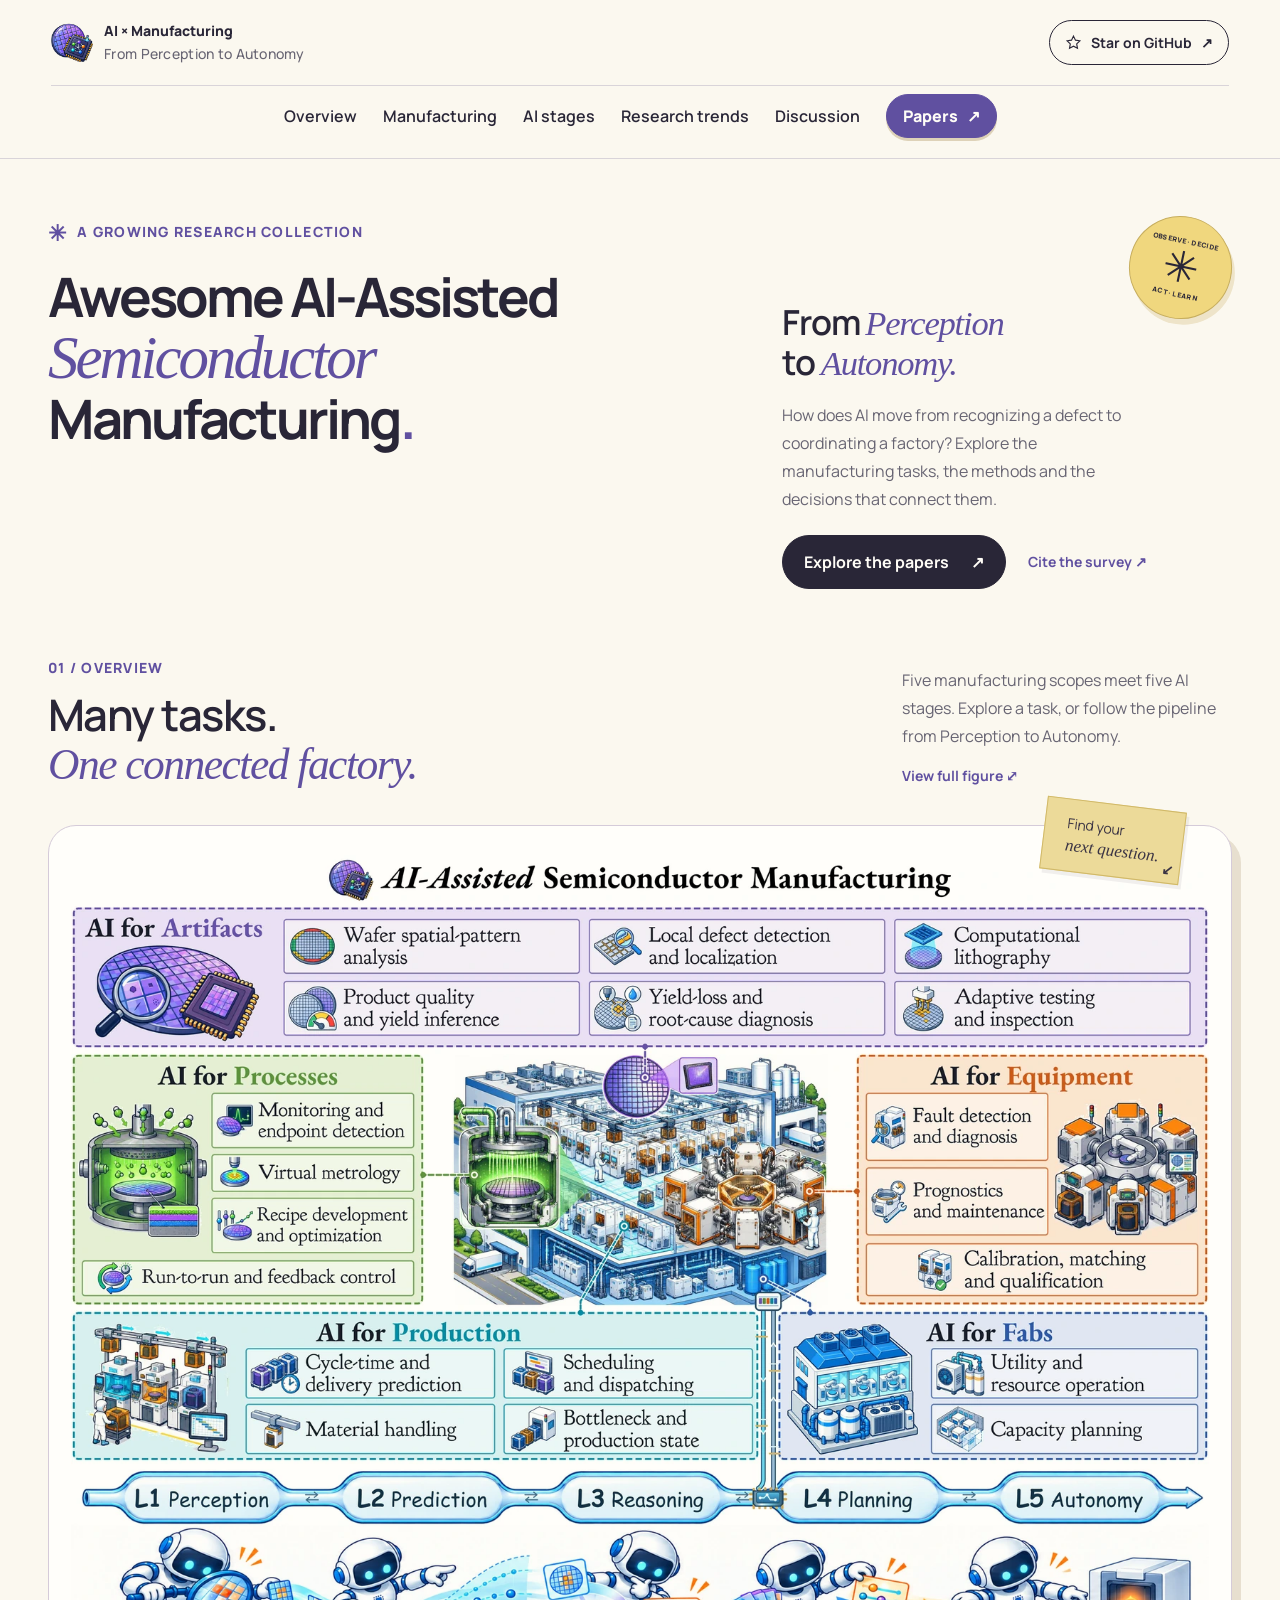
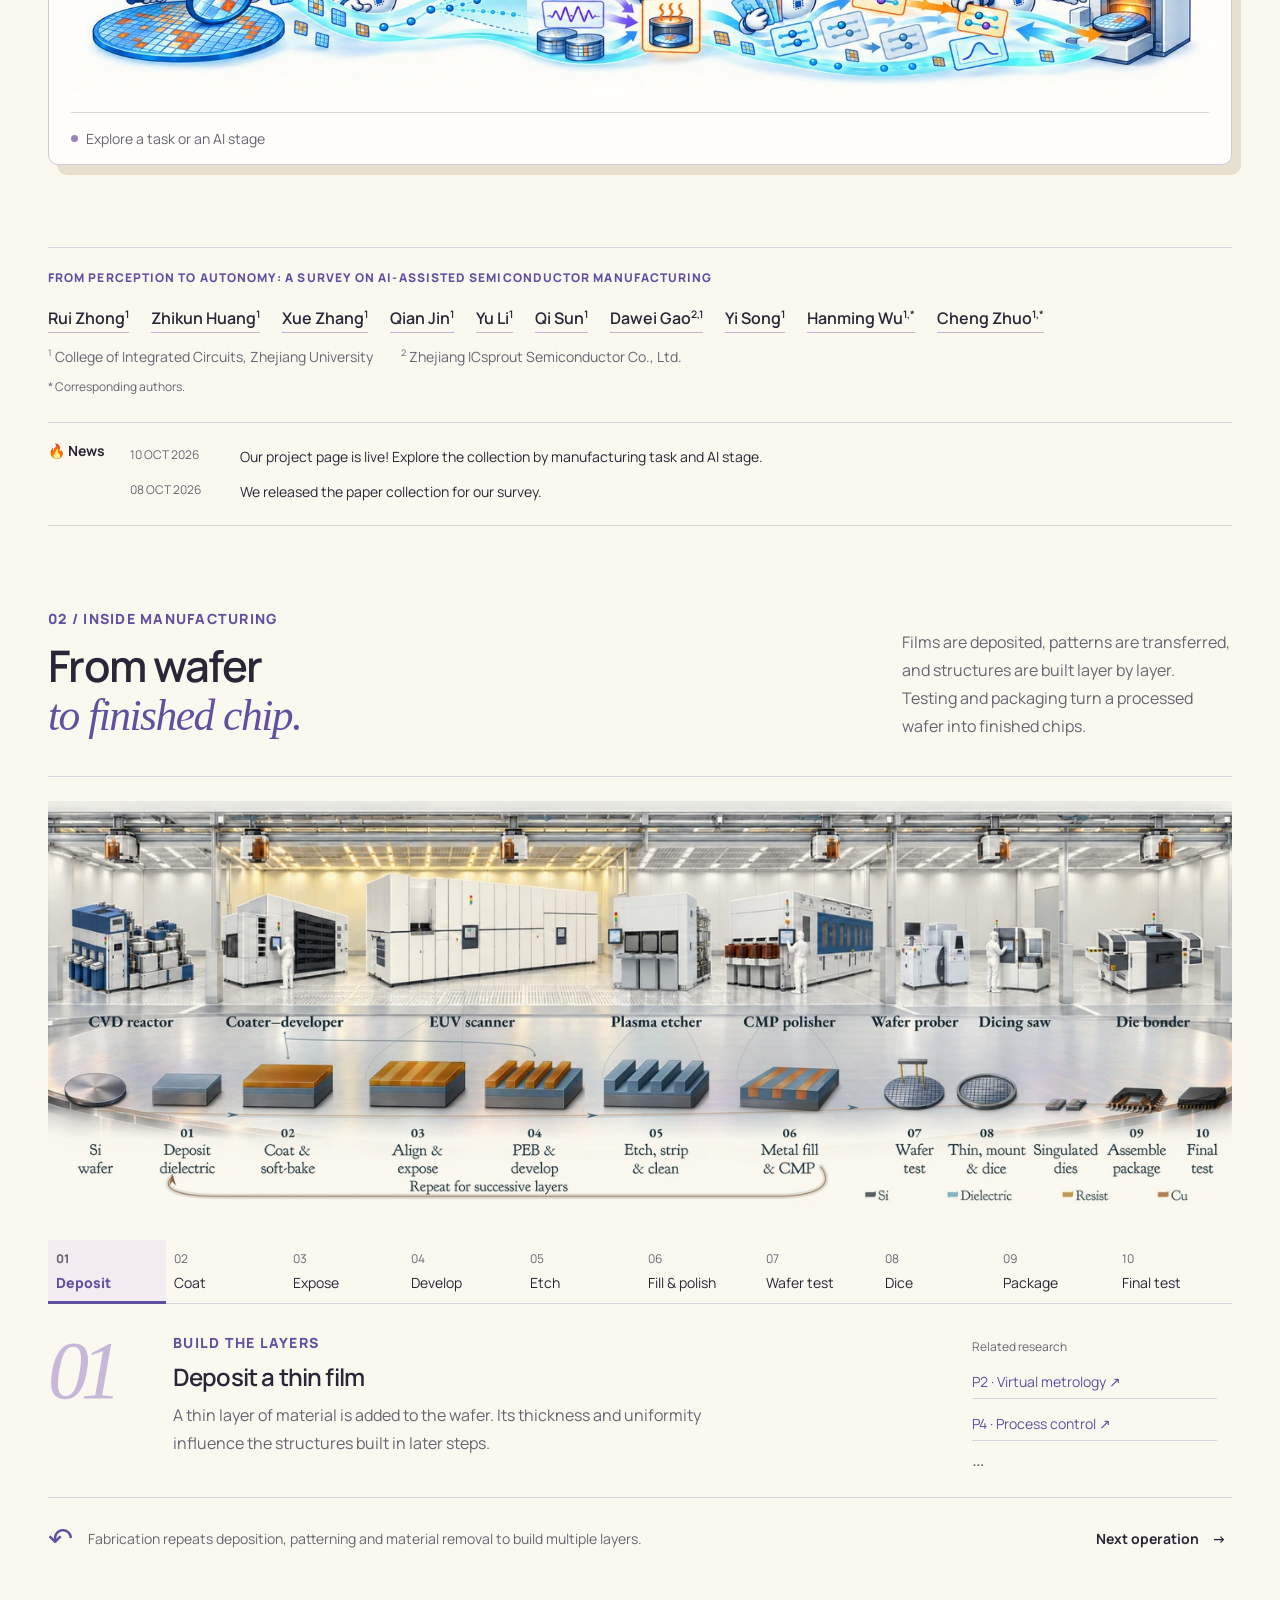
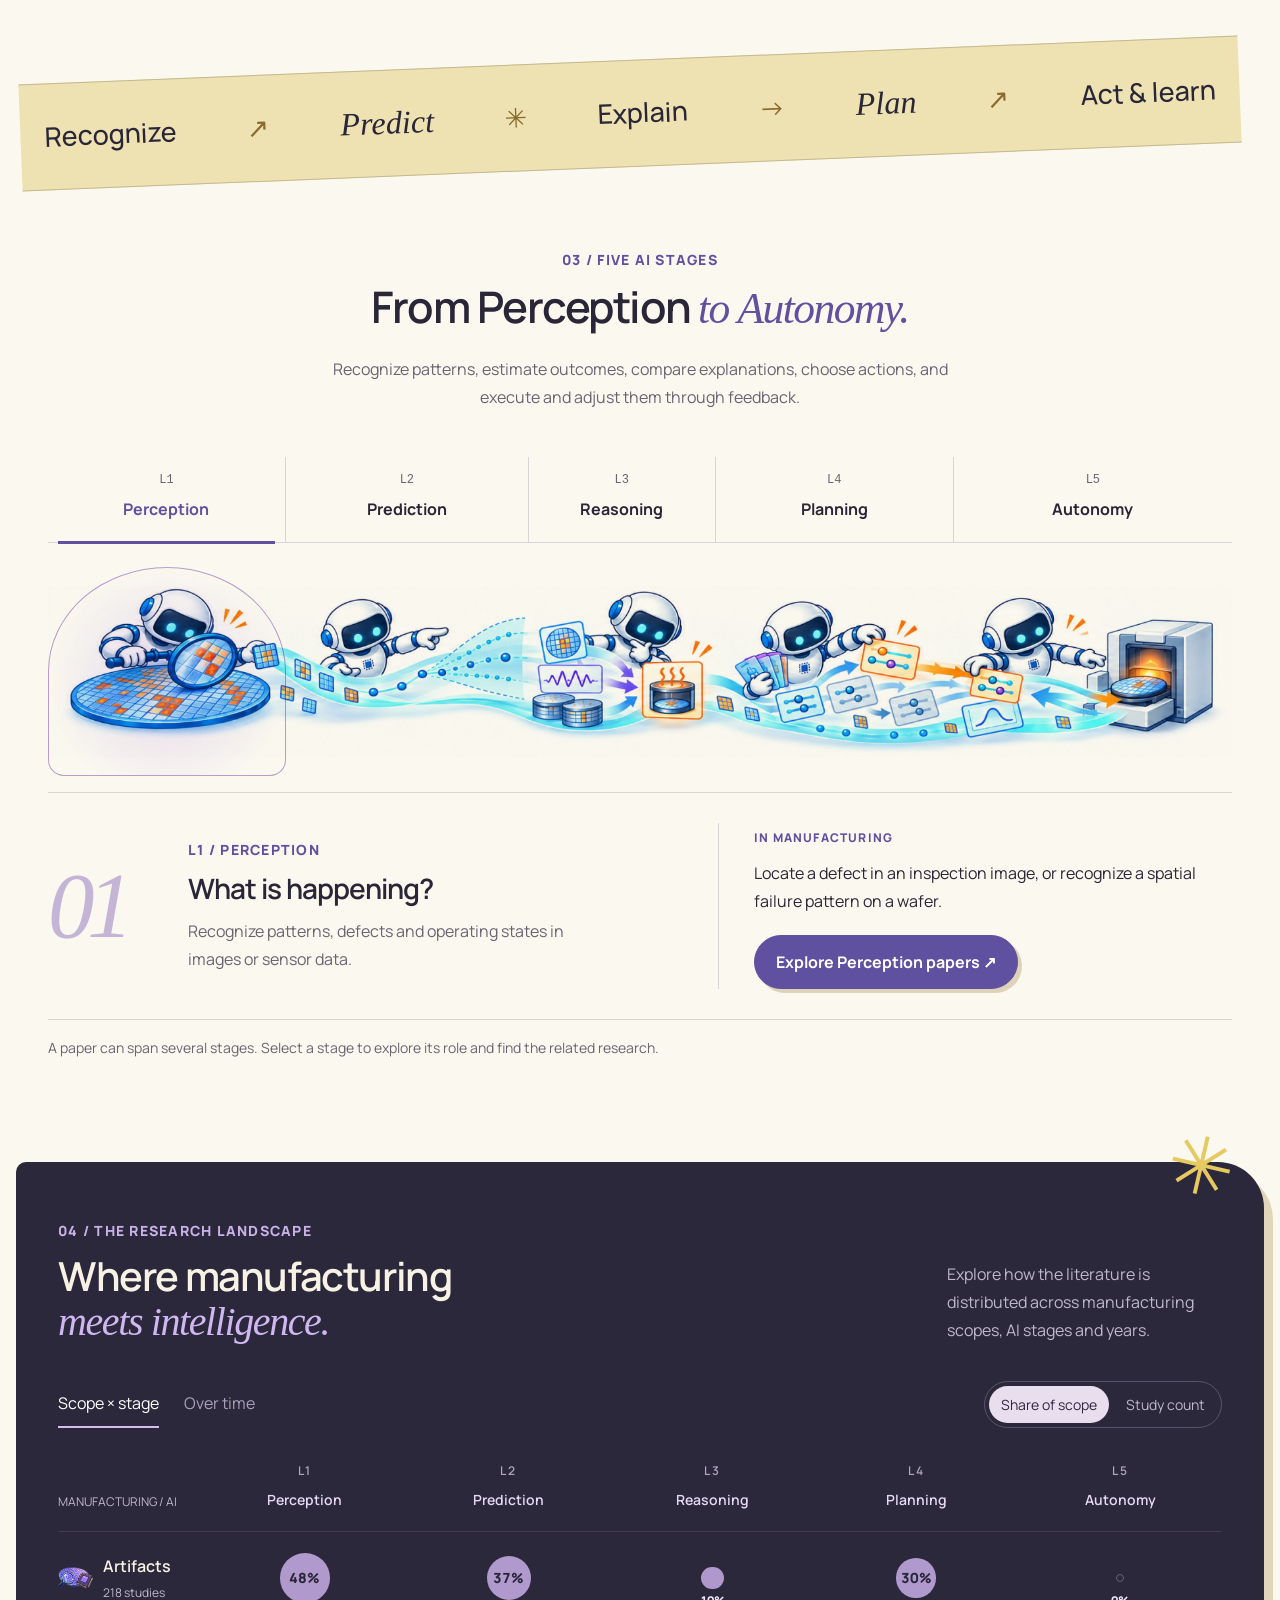
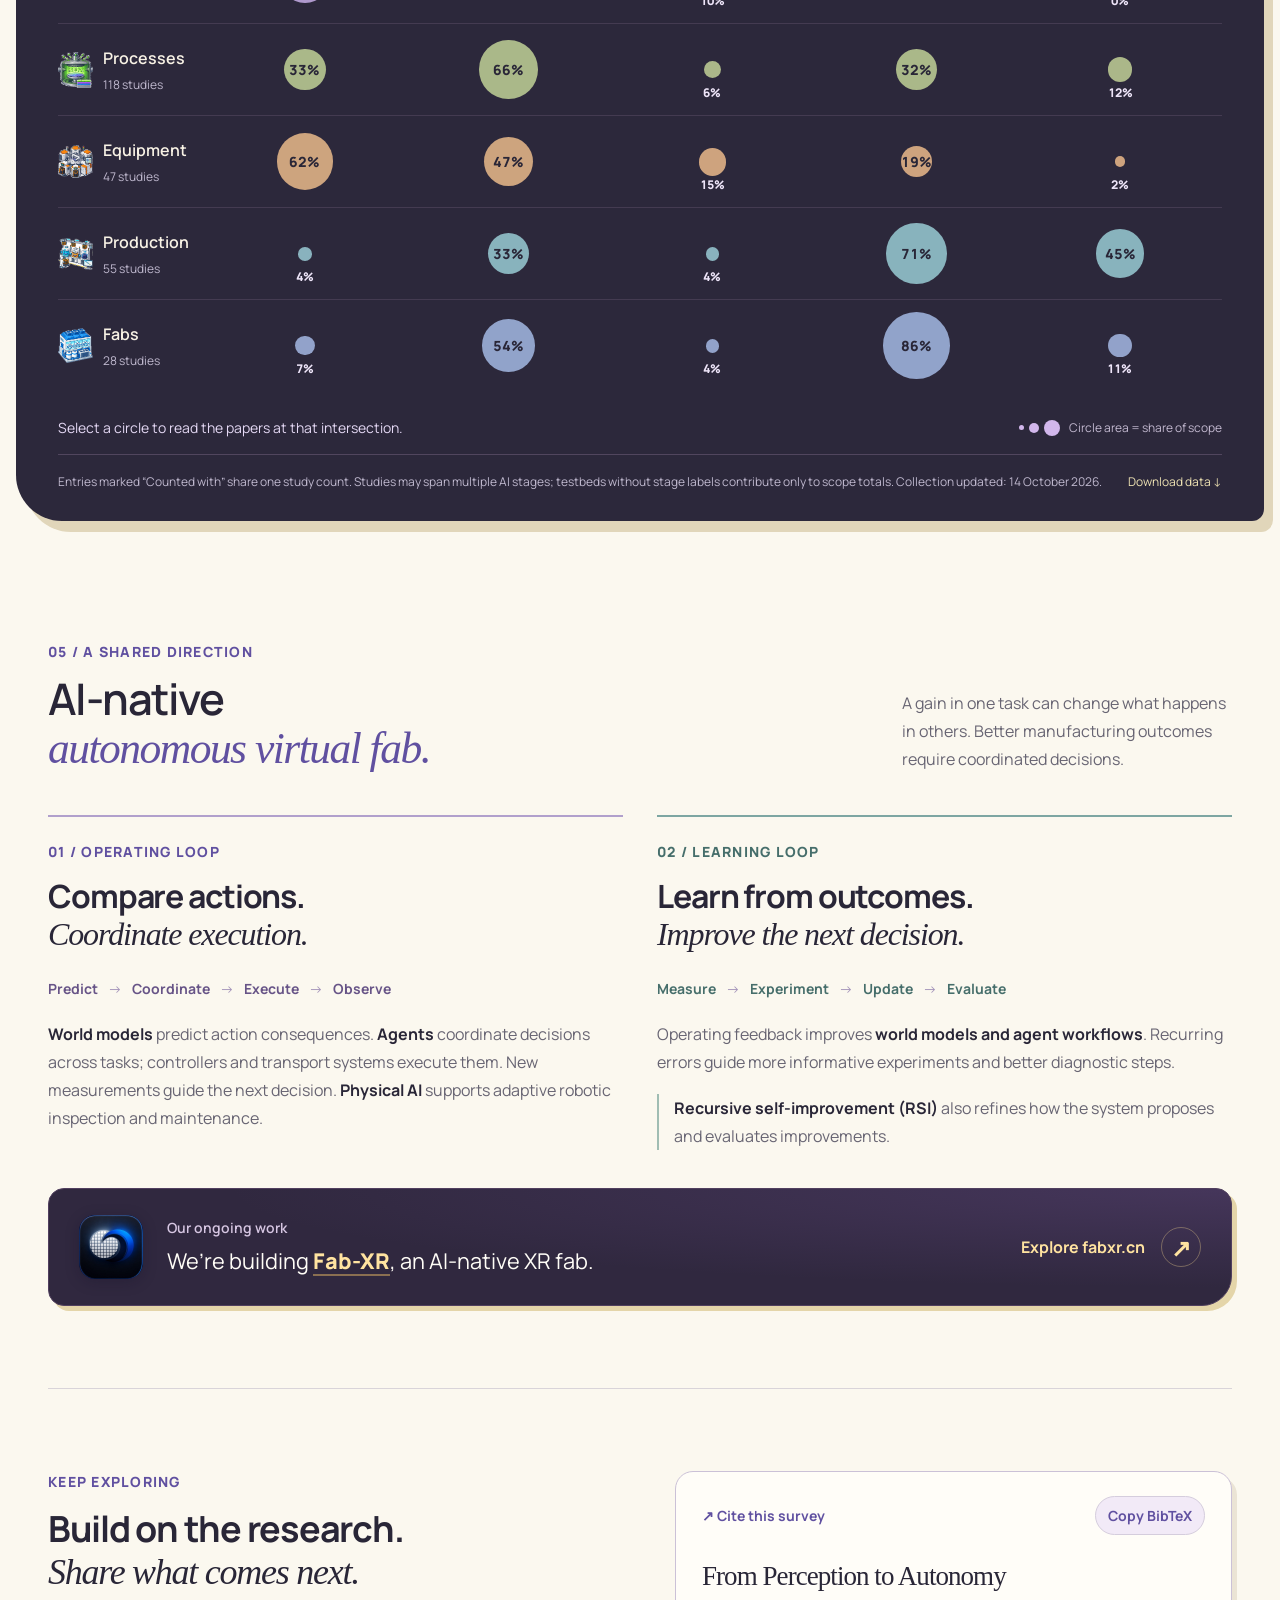
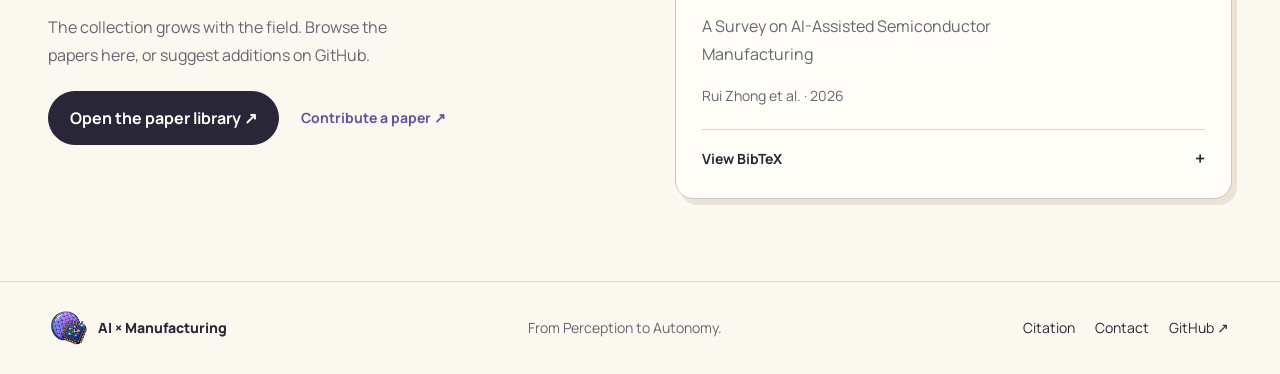
==== commit 0d4338d5: "Add reviewed conference predecessors with independent links and study grouping" ====
--- a/docs/index.html
+++ b/docs/index.html
@@ -29,7 +29,7 @@
     />
     <link rel="stylesheet" href="style.css?v=relations-20261014" />
     <script src="assets/vendor/motion-14.1.0.js" defer></script>
-    <script src="assets/catalogue.js?v=relations-20261014" defer></script>
+    <script src="assets/catalogue.js?v=predecessors-20261014" defer></script>
     <script src="site.js?v=collection-20261014" defer></script>
   </head>
   <body>
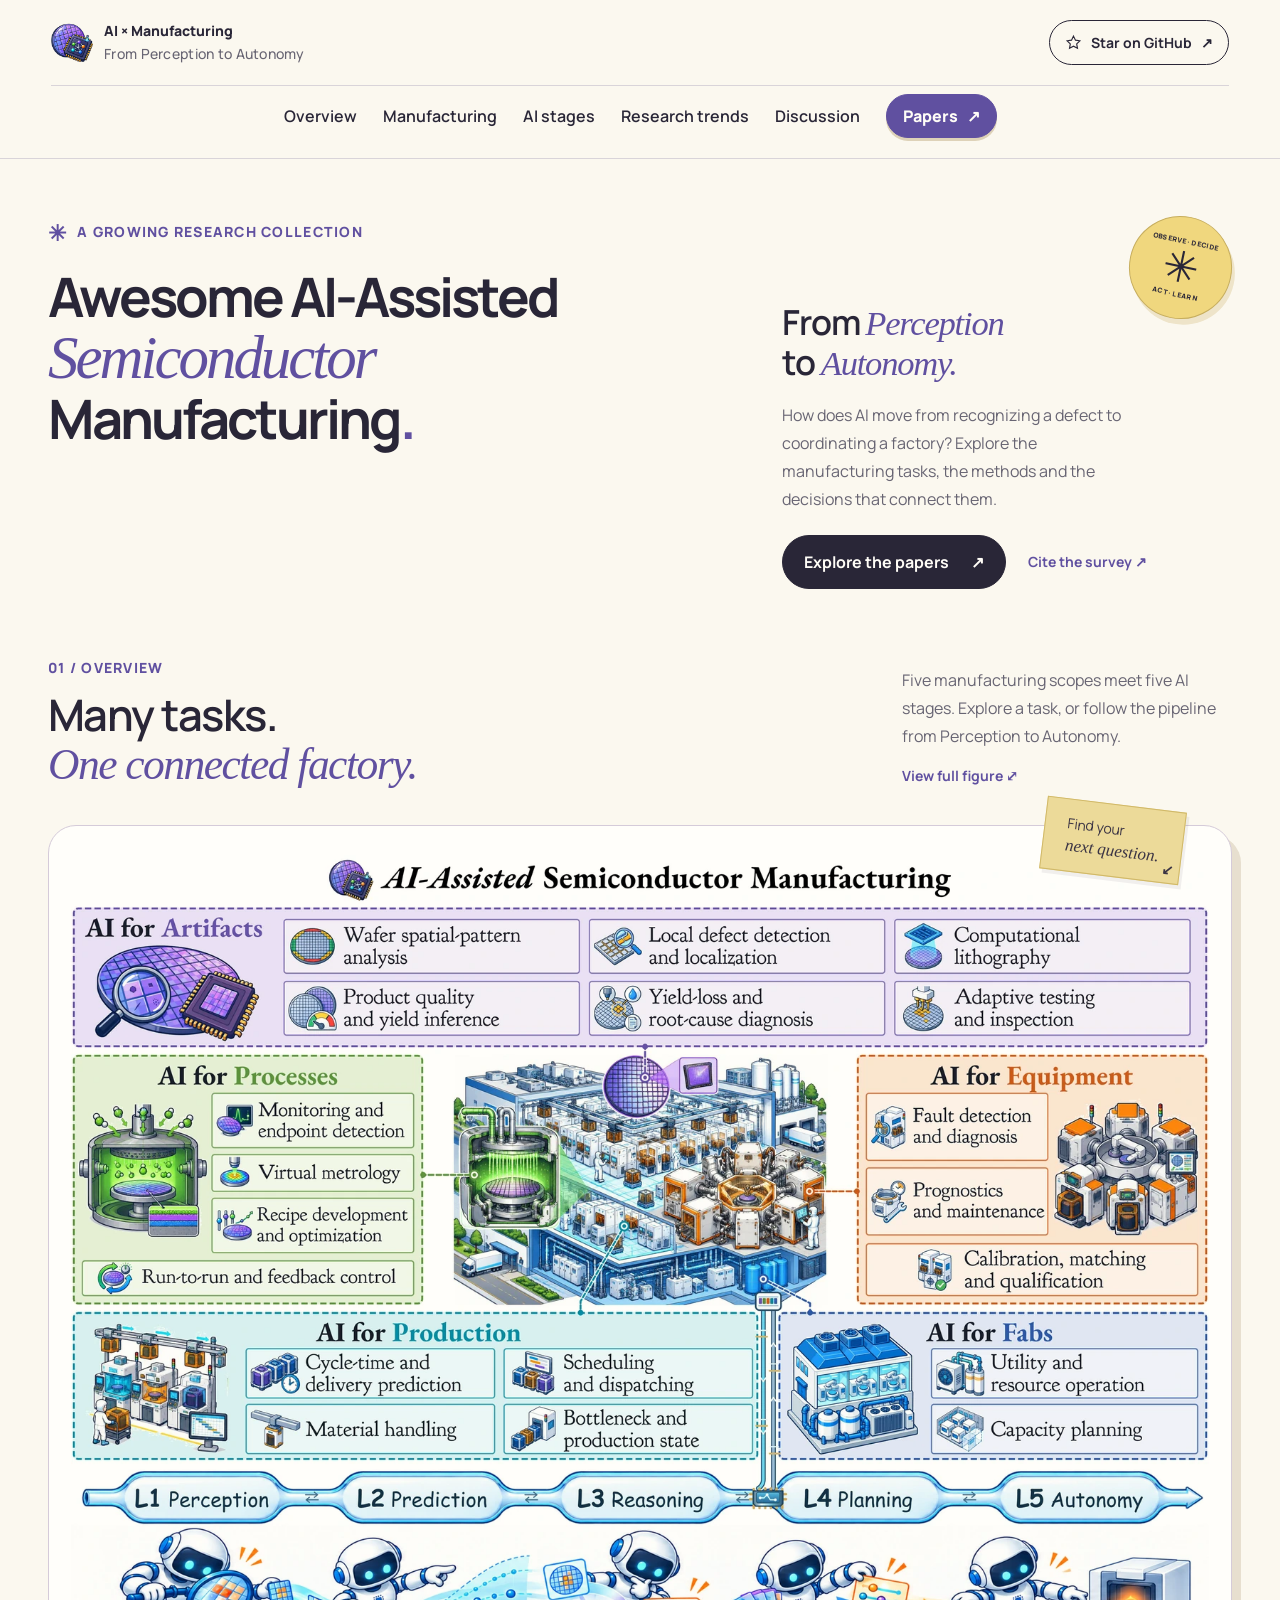
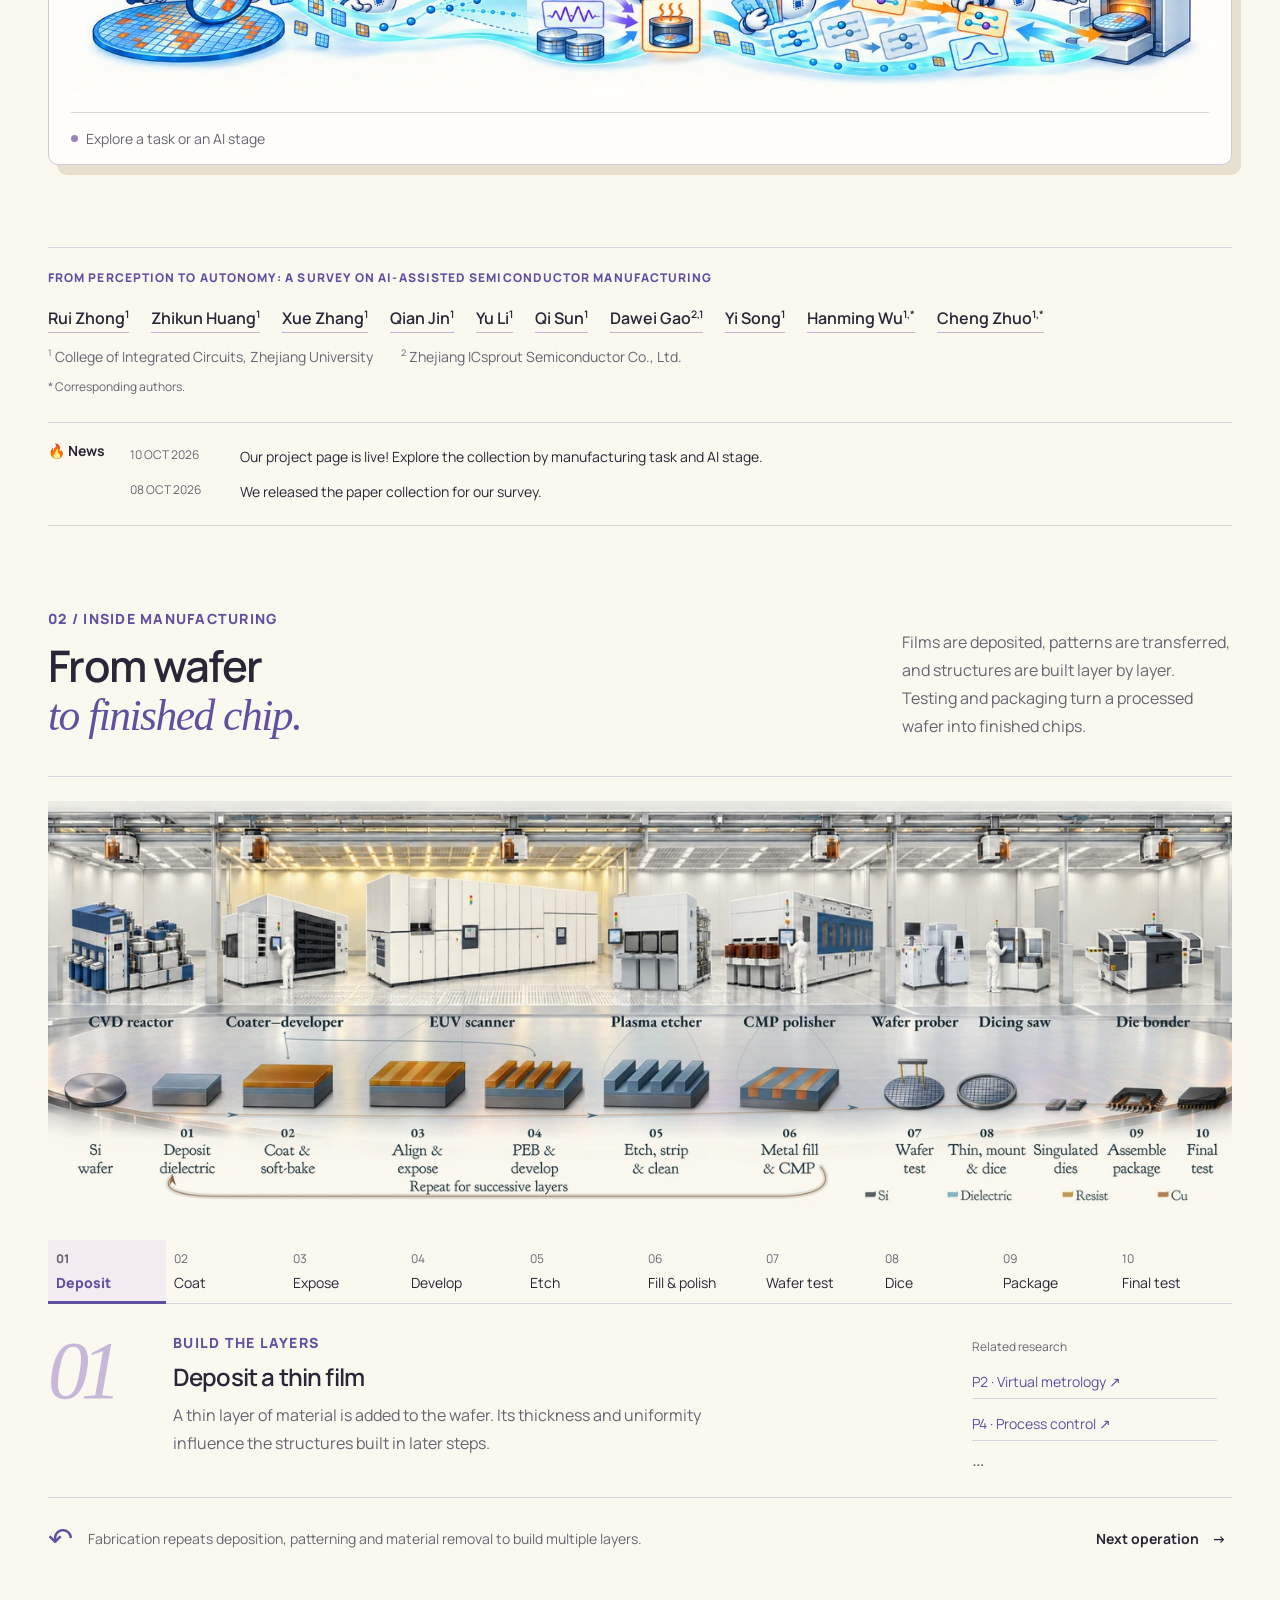
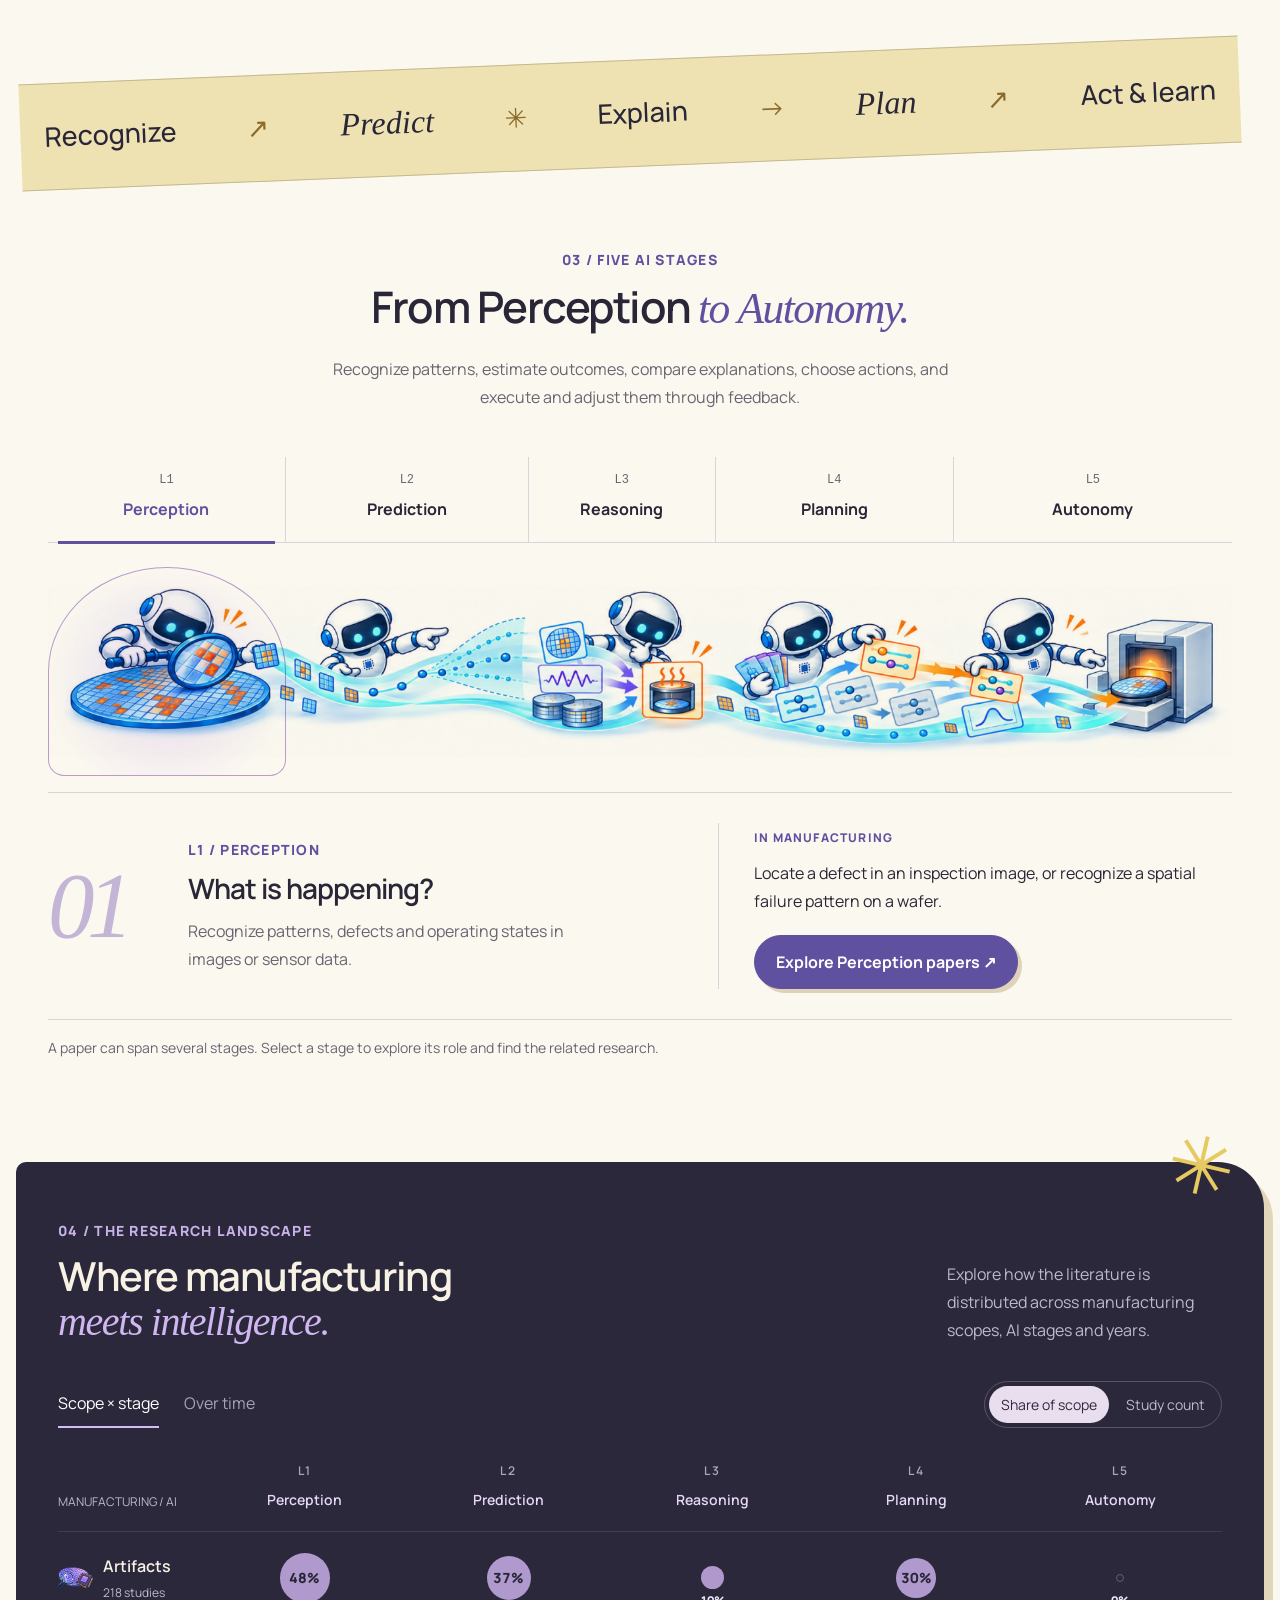
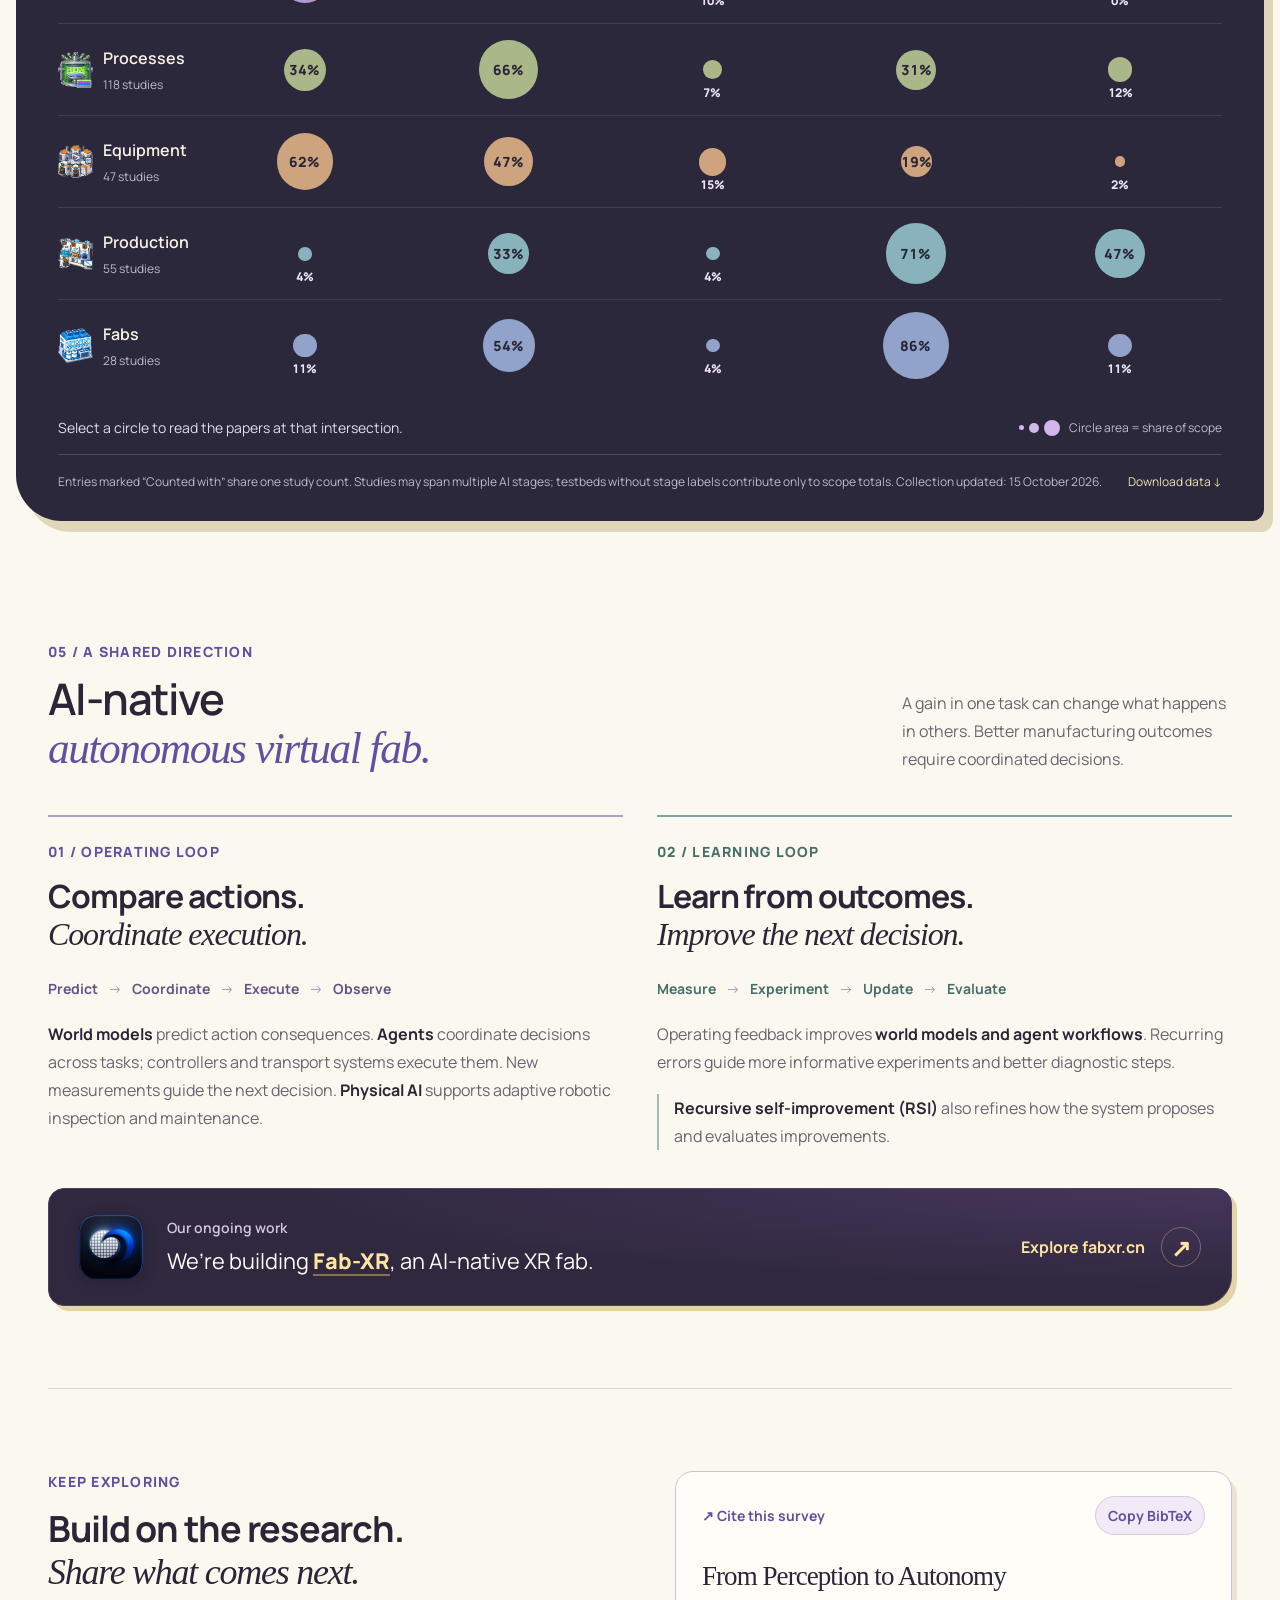
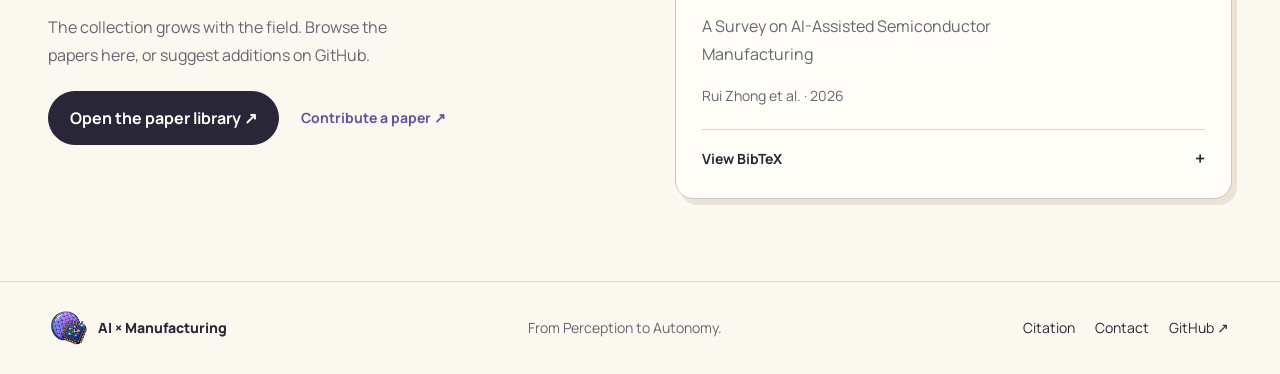
==== commit 657e6cf2: "Correct evidence-based AI stage assignments and refresh research coverage" ====
--- a/docs/index.html
+++ b/docs/index.html
@@ -29,7 +29,7 @@
     />
     <link rel="stylesheet" href="style.css?v=relations-20261014" />
     <script src="assets/vendor/motion-14.1.0.js" defer></script>
-    <script src="assets/catalogue.js?v=predecessors-20261014" defer></script>
+    <script src="assets/catalogue.js?v=stages-20261015" defer></script>
     <script src="site.js?v=collection-20261014" defer></script>
   </head>
   <body>
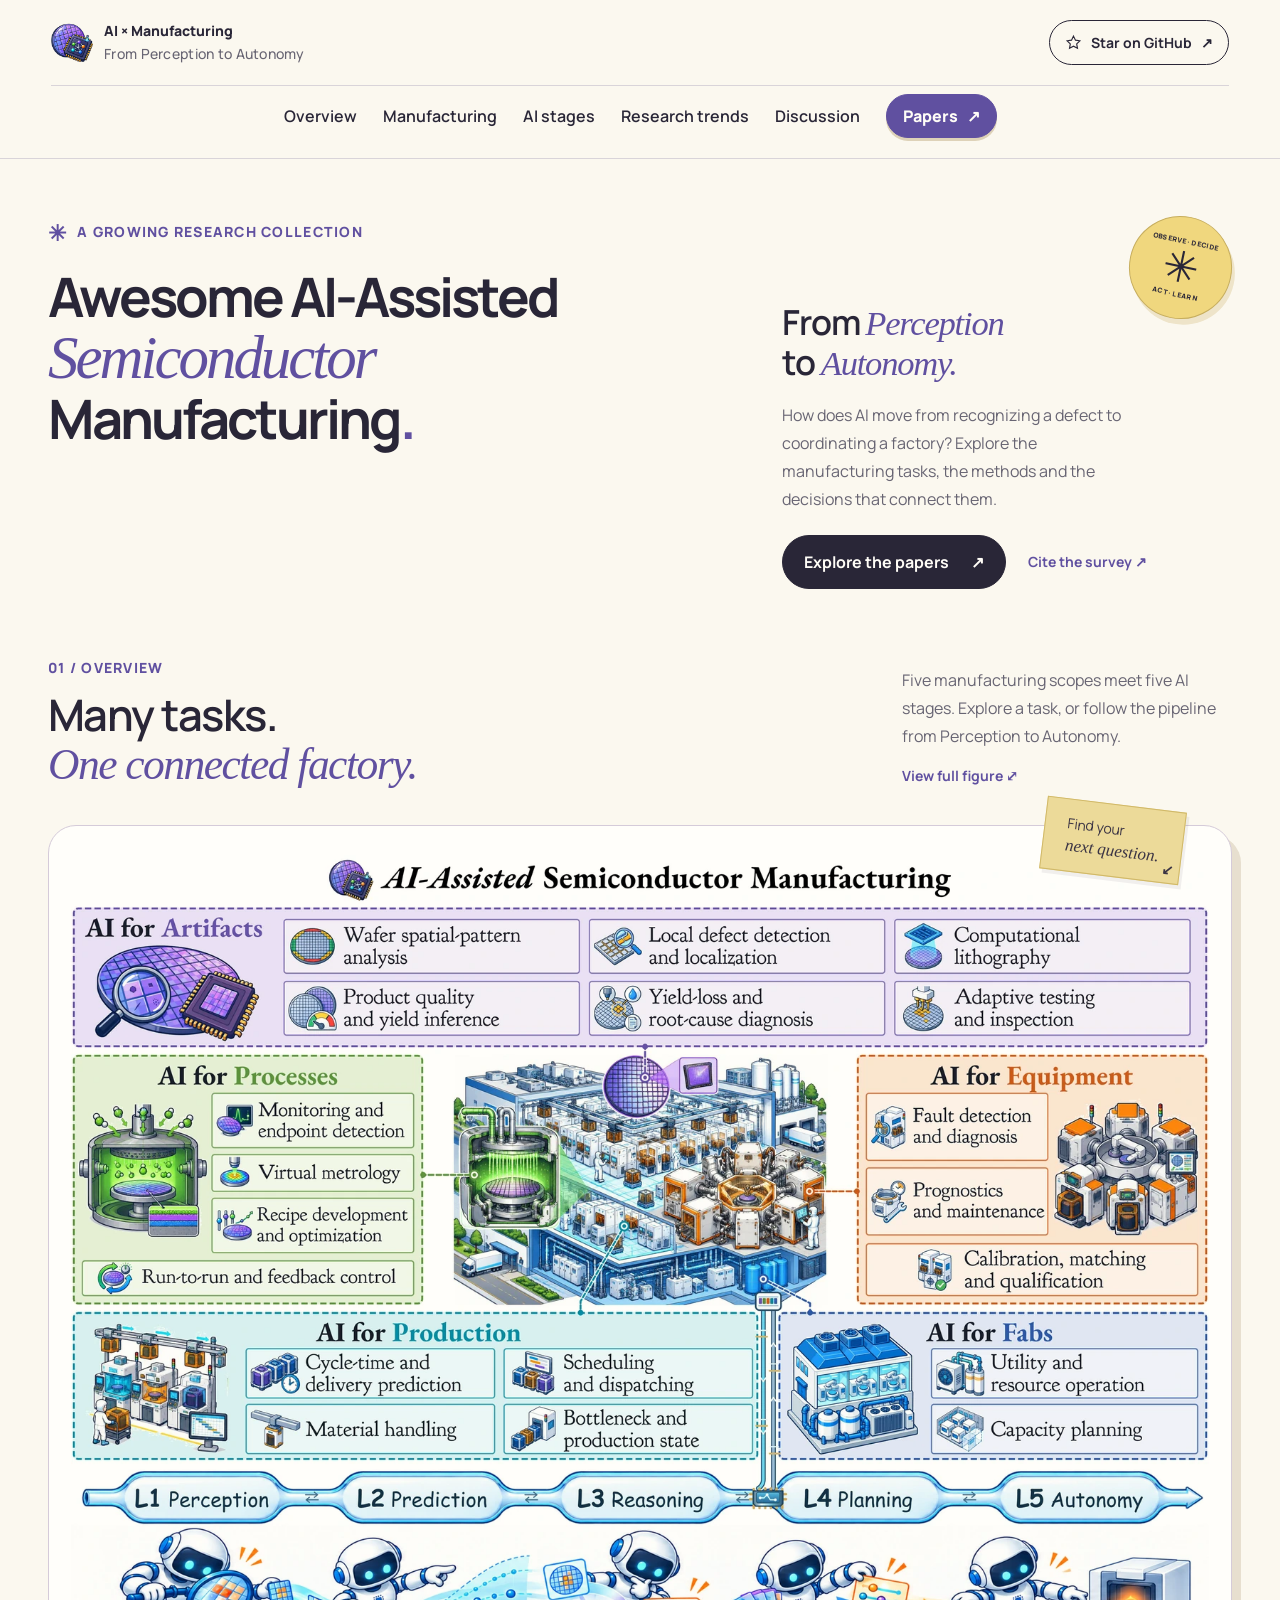
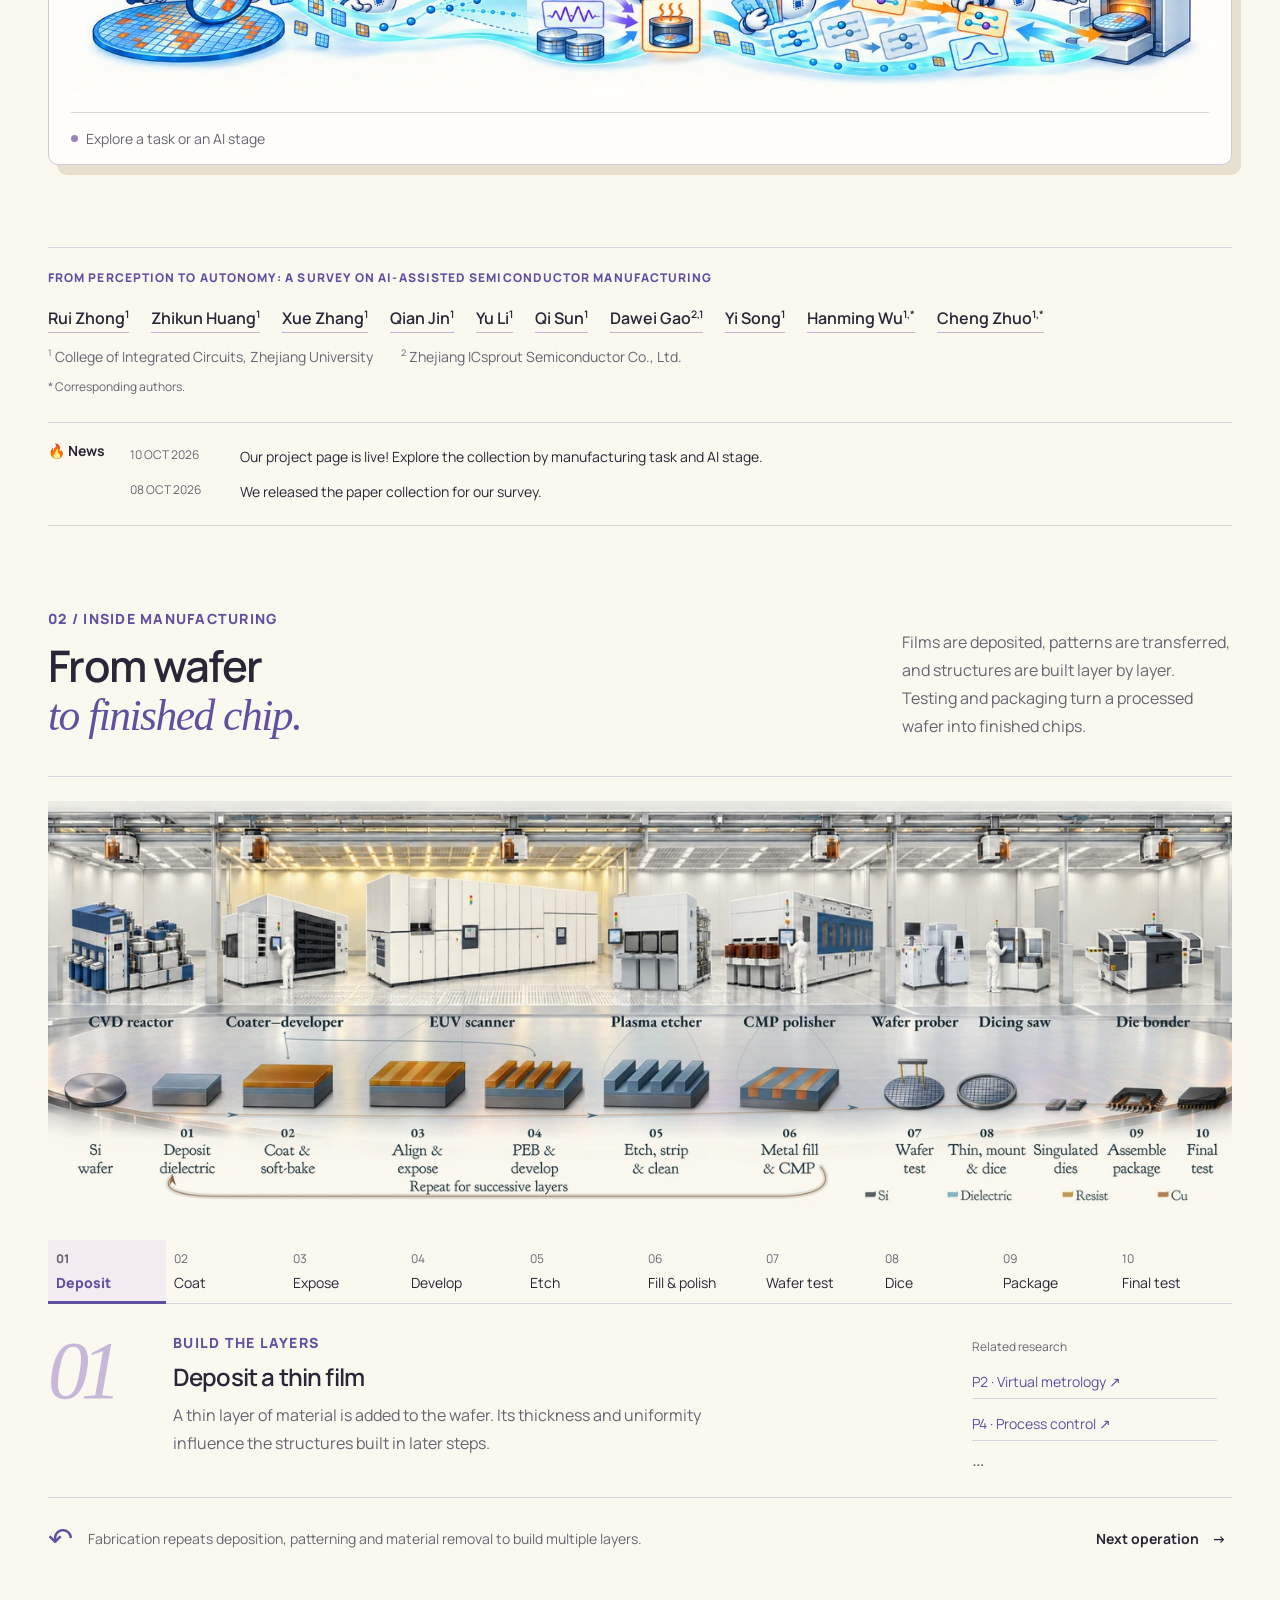
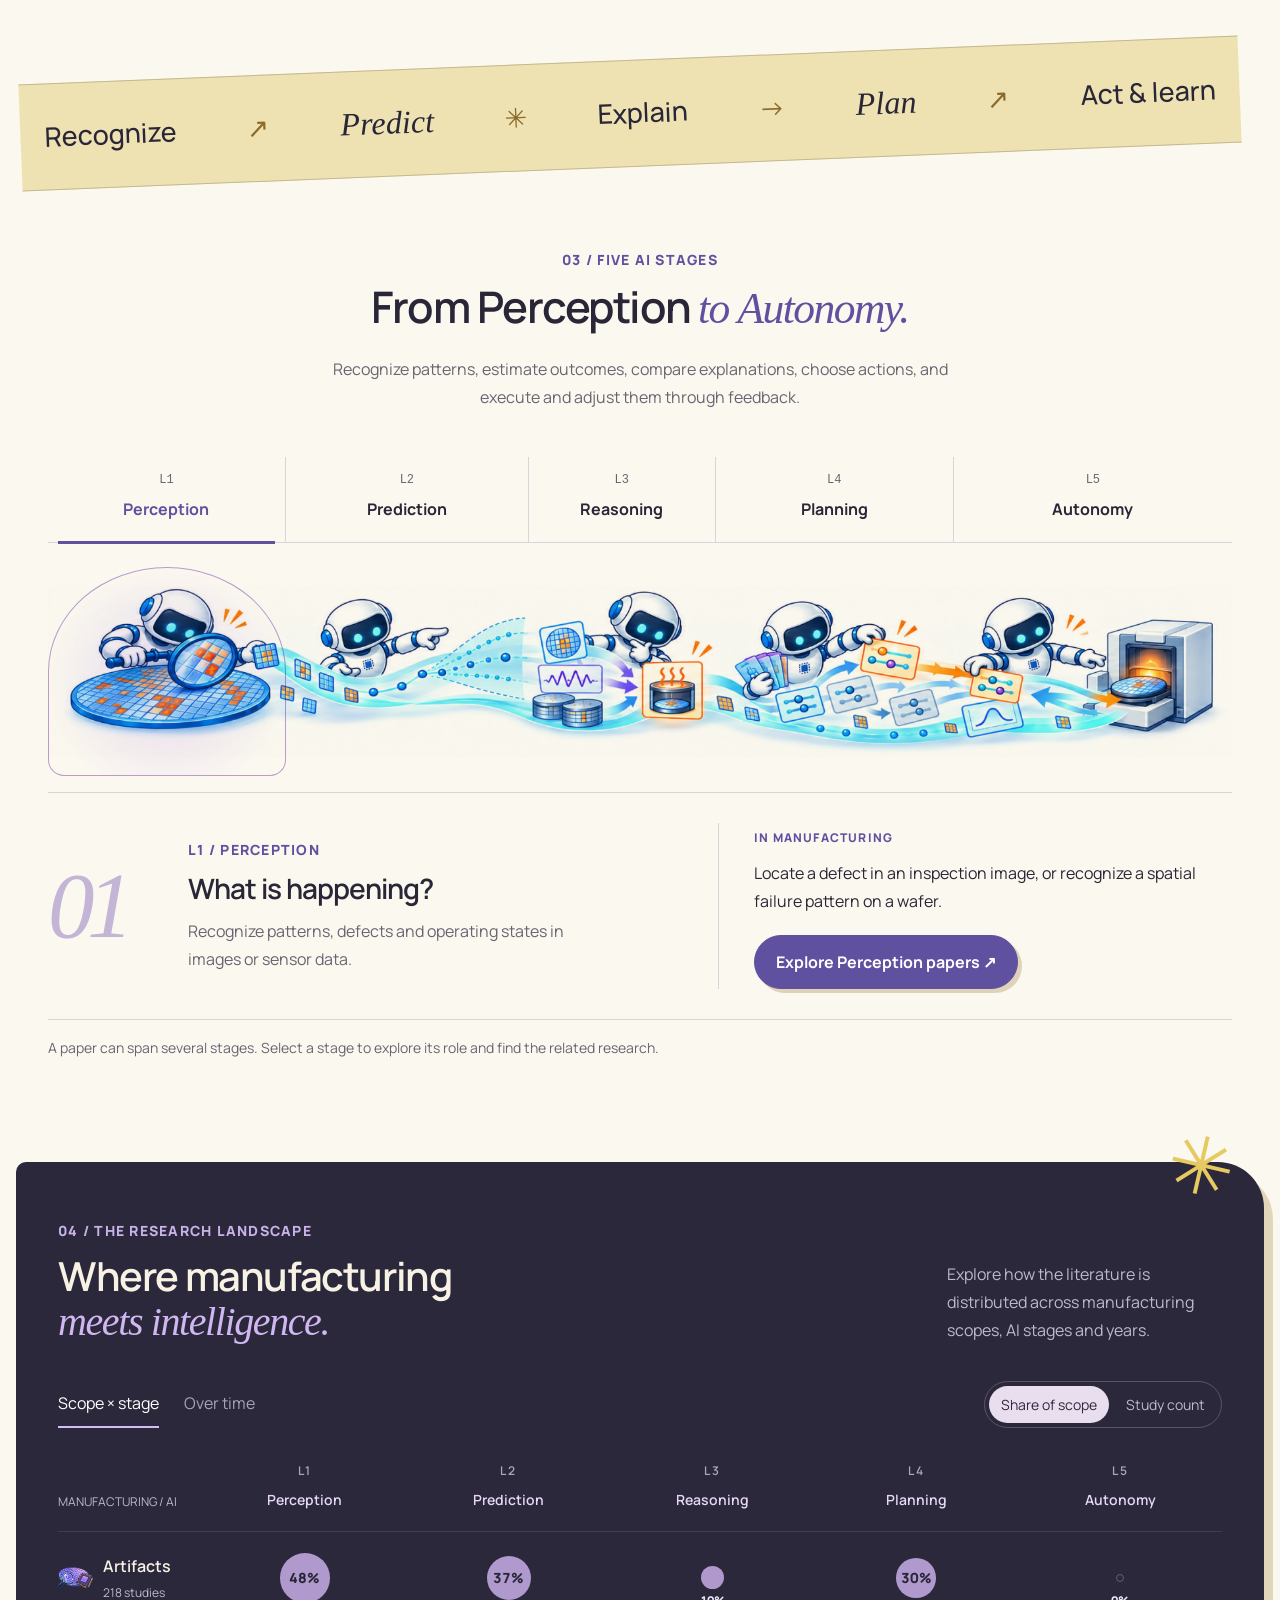
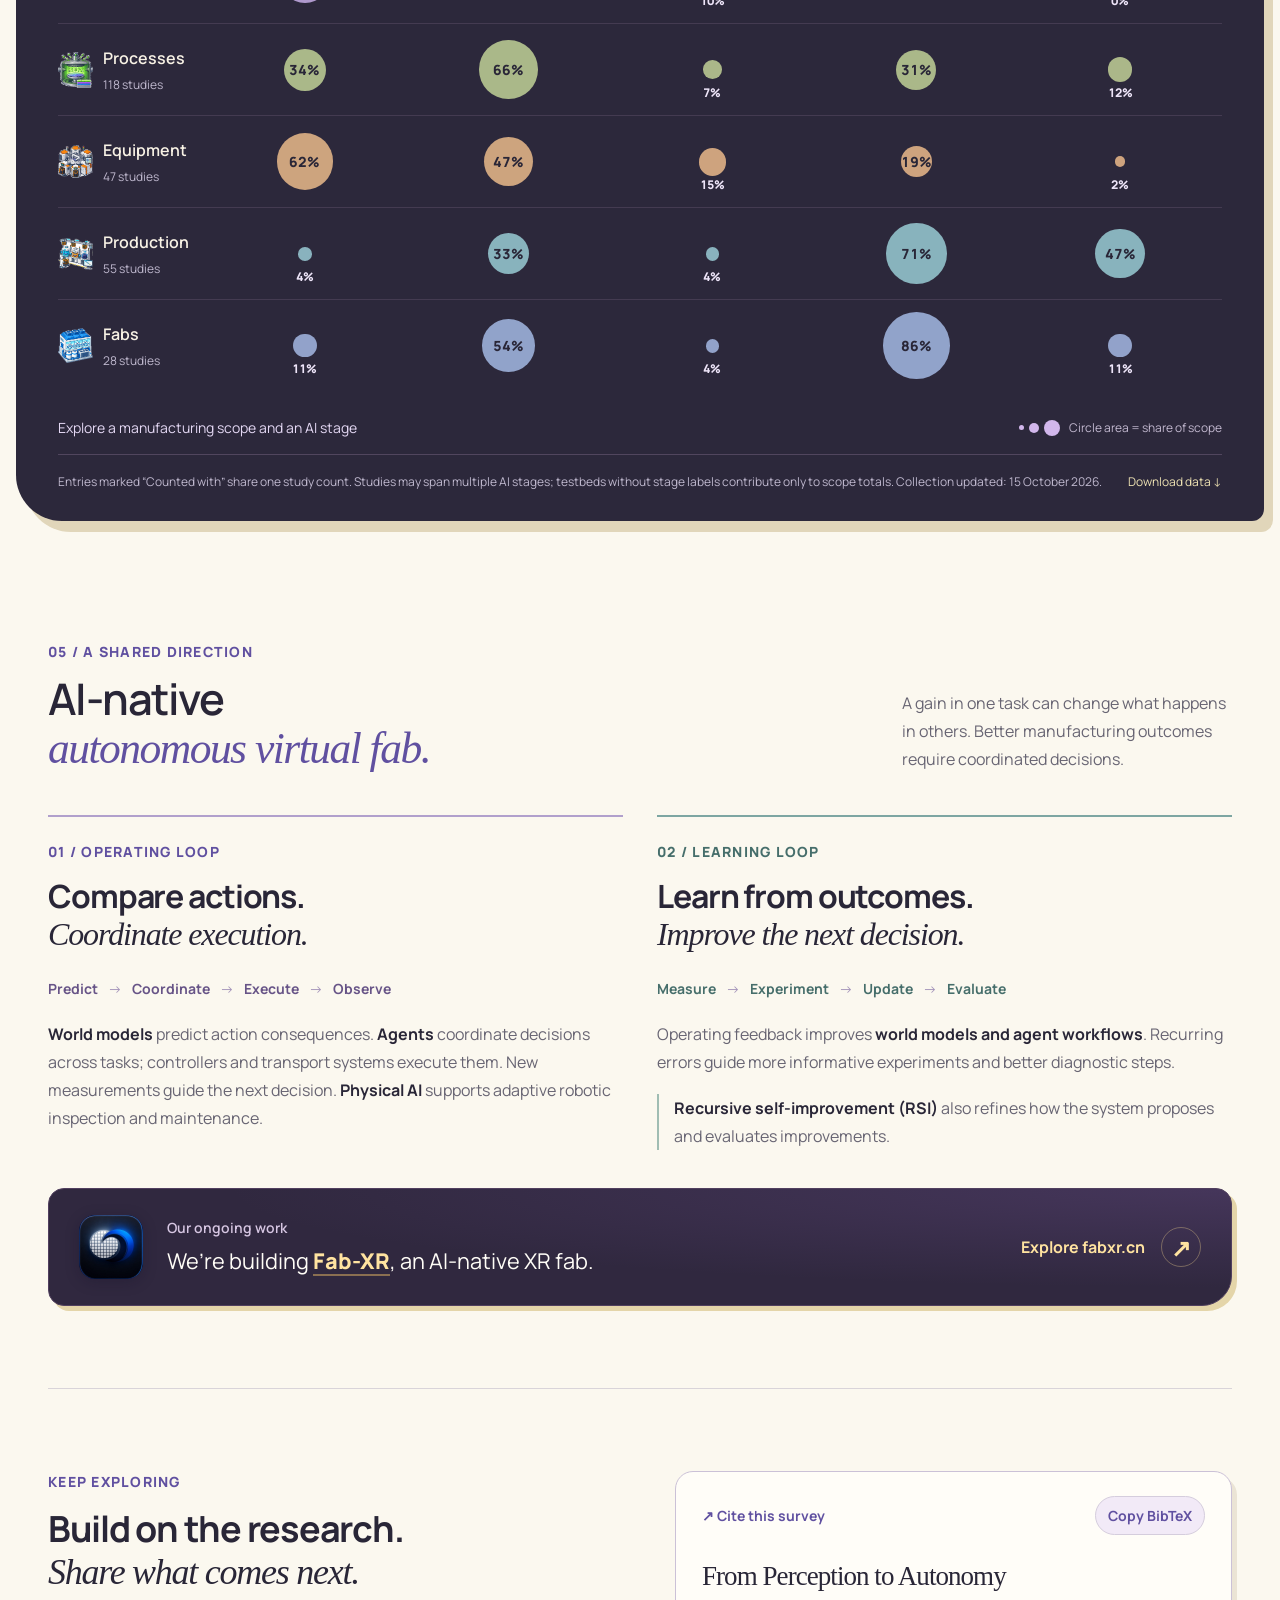
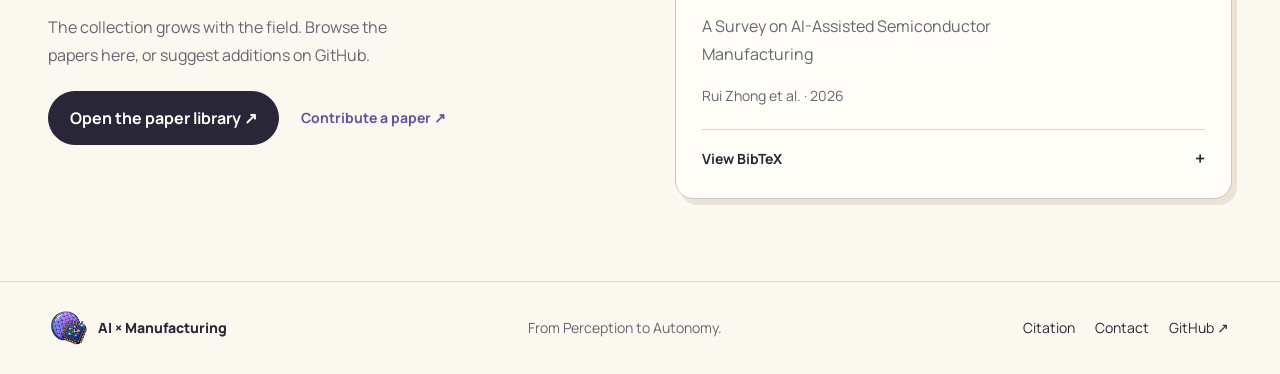
==== commit 1a764913: "Clarify README introduction and reset inactive chart readouts" ====
--- a/docs/index.html
+++ b/docs/index.html
@@ -30,7 +30,7 @@
     <link rel="stylesheet" href="style.css?v=relations-20261014" />
     <script src="assets/vendor/motion-14.1.0.js" defer></script>
     <script src="assets/catalogue.js?v=stages-20261015" defer></script>
-    <script src="site.js?v=collection-20261014" defer></script>
+    <script src="site.js?v=readouts-20261015" defer></script>
   </head>
   <body>
     <a class="skip-link" href="#main">Skip to content</a>
@@ -881,8 +881,8 @@
             <div class="coverage-matrix" id="coverage-matrix"></div>
           </div>
           <div class="chart-readout">
-            <p id="coverage-readout" role="status">
-              Select a circle to read the papers at that intersection.
+            <p id="coverage-readout" role="status" data-prompt="Explore a manufacturing scope and an AI stage">
+              Explore a manufacturing scope and an AI stage
             </p>
             <span class="size-key"
               ><i></i><i></i><i></i> Circle area = share of scope</span
@@ -916,8 +916,8 @@
             ><span id="timeline-maximum"></span>
           </div>
           <div class="timeline-chart" id="timeline-chart"></div>
-          <p class="timeline-readout" id="timeline-readout" role="status">
-            Select a bar to browse the papers from that year.
+          <p class="timeline-readout" id="timeline-readout" role="status" data-prompt="Explore a bar to see the research over time.">
+            Explore a bar to see the research over time.
           </p>
           <p class="timeline-note" id="timeline-note">
             Studies are grouped by their representative publication’s year.
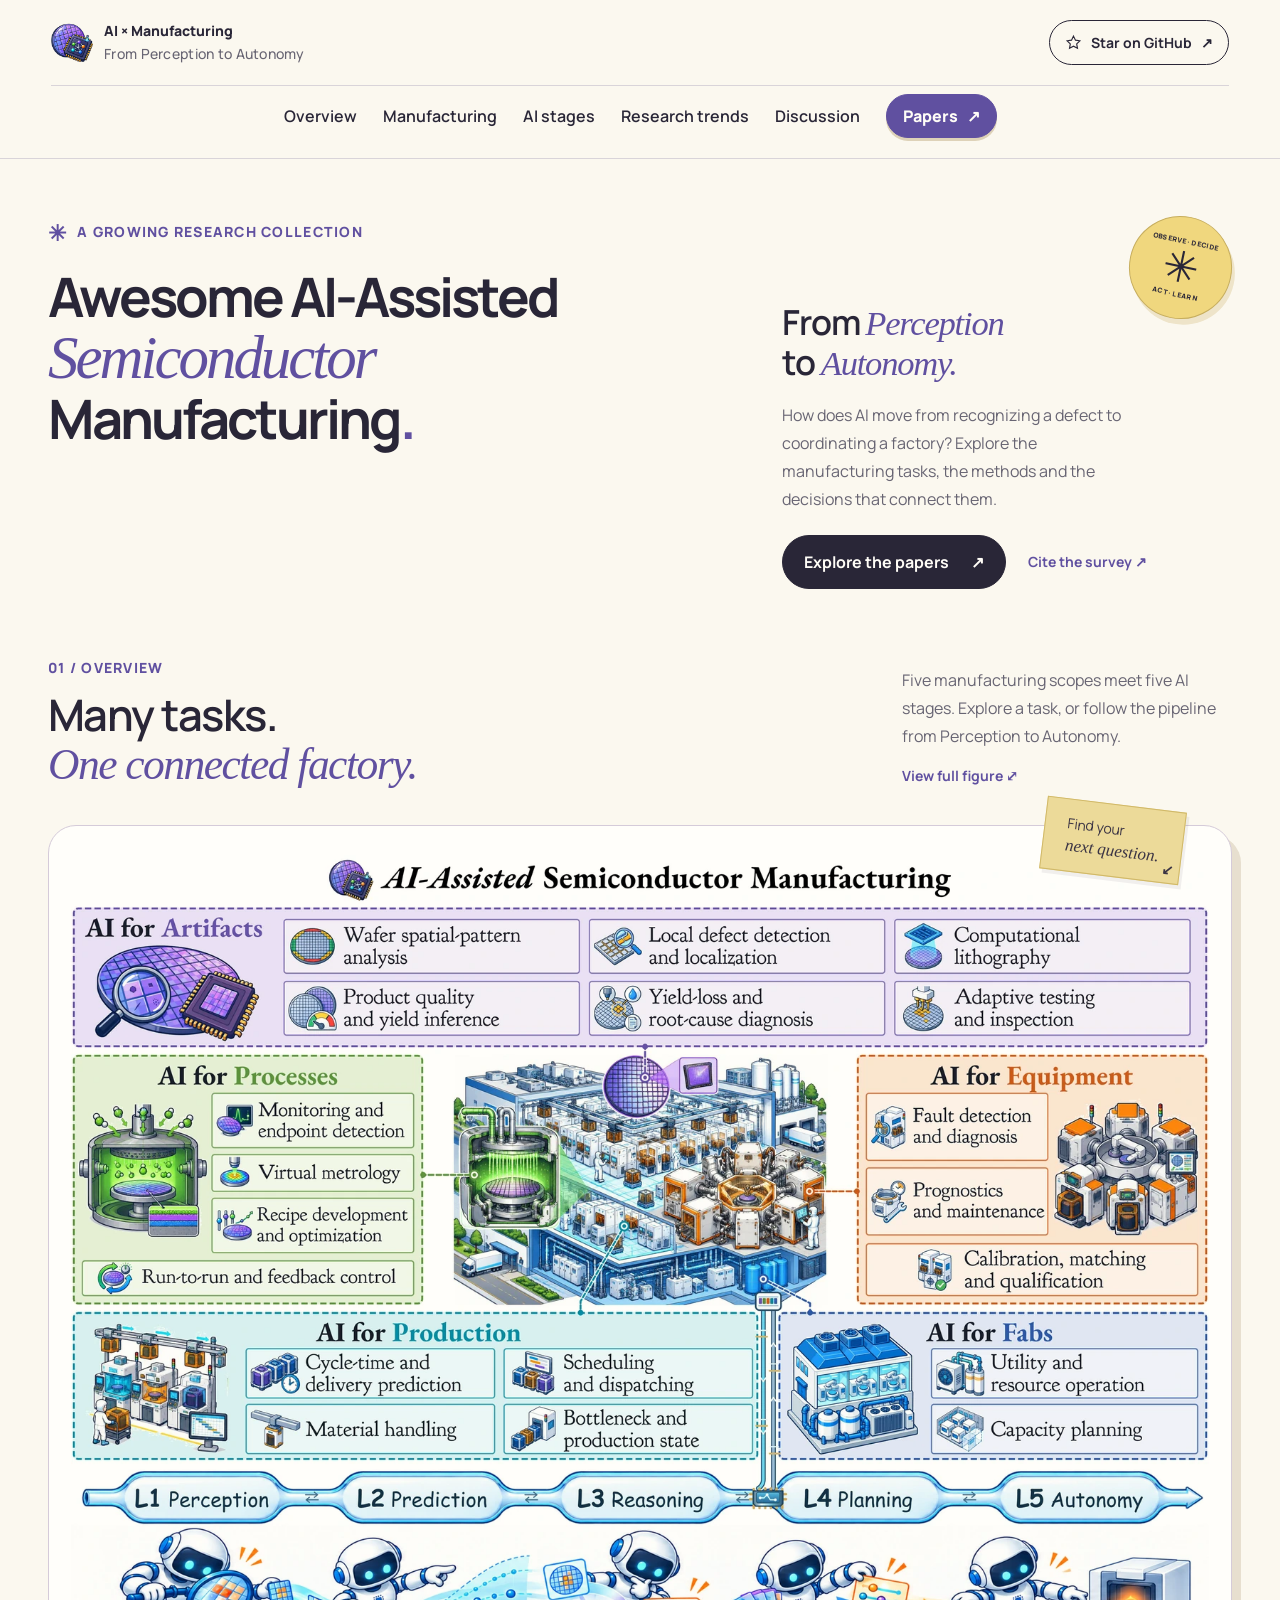
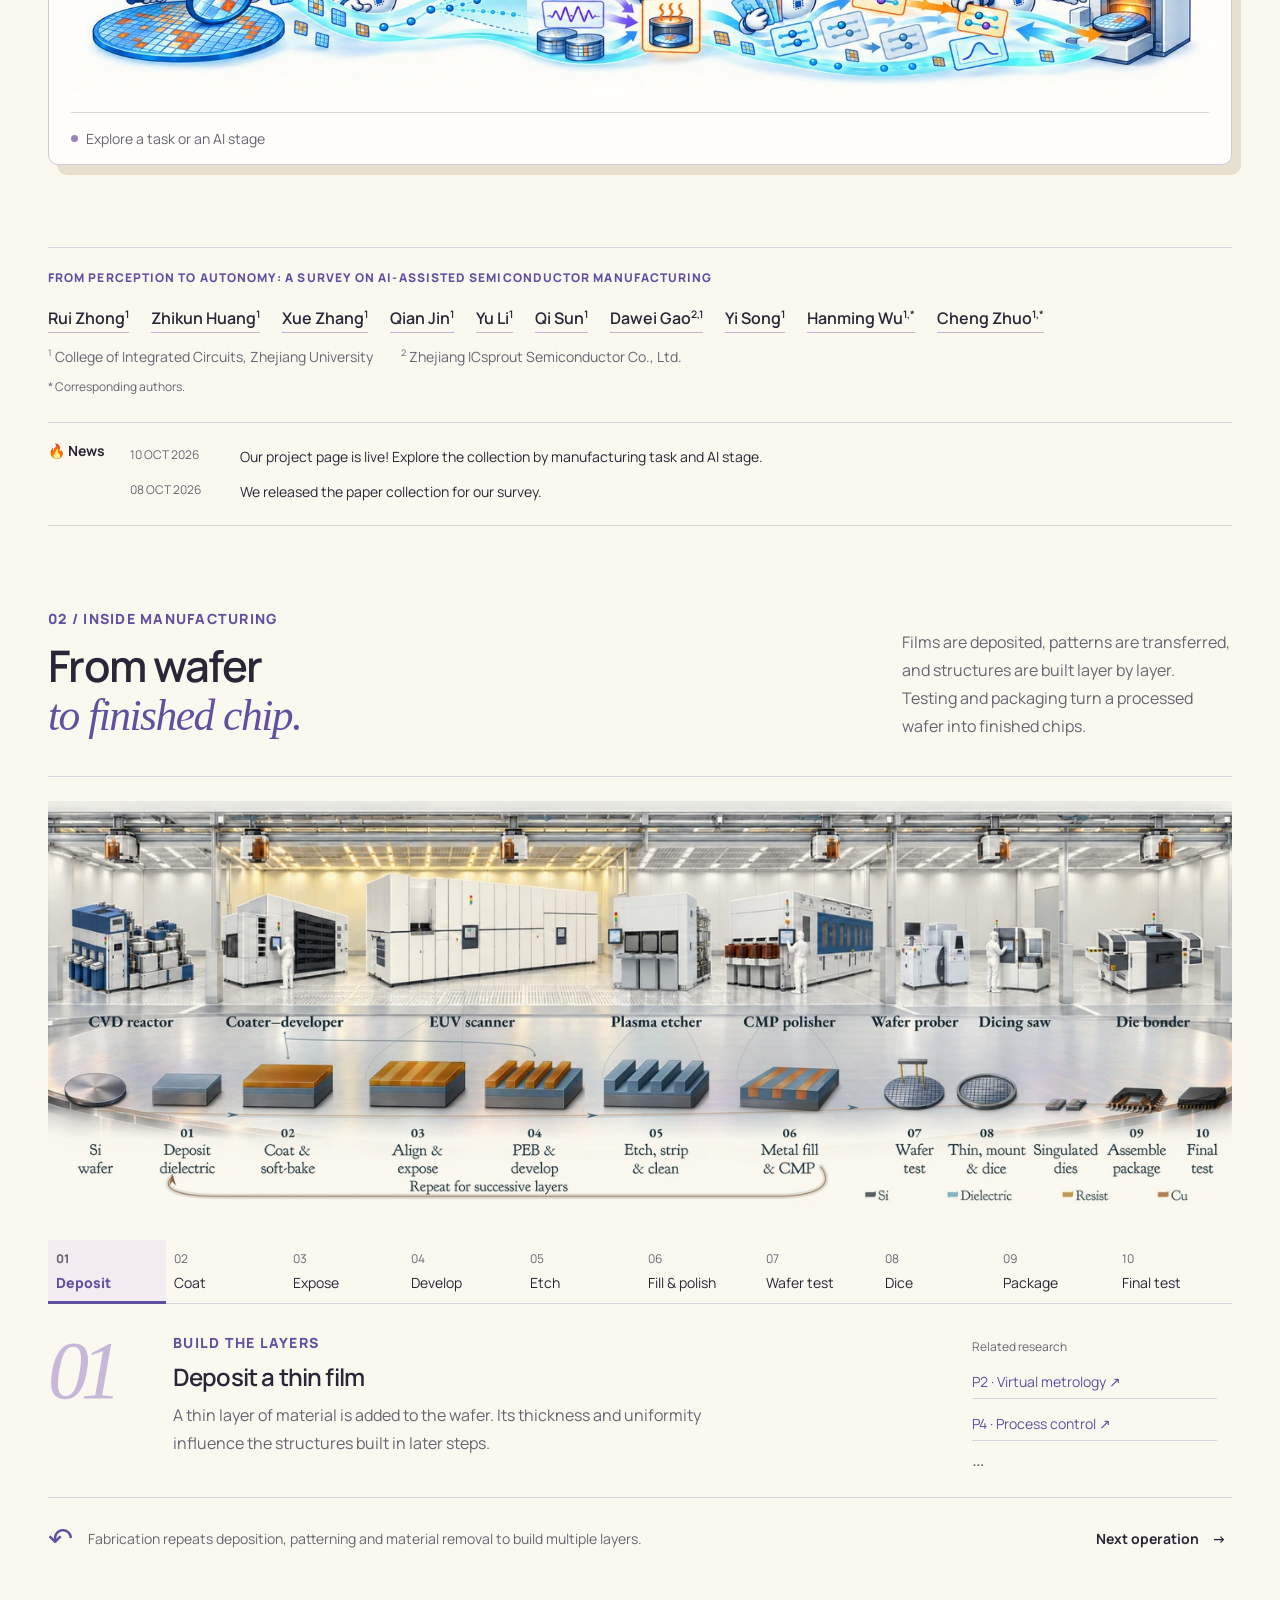
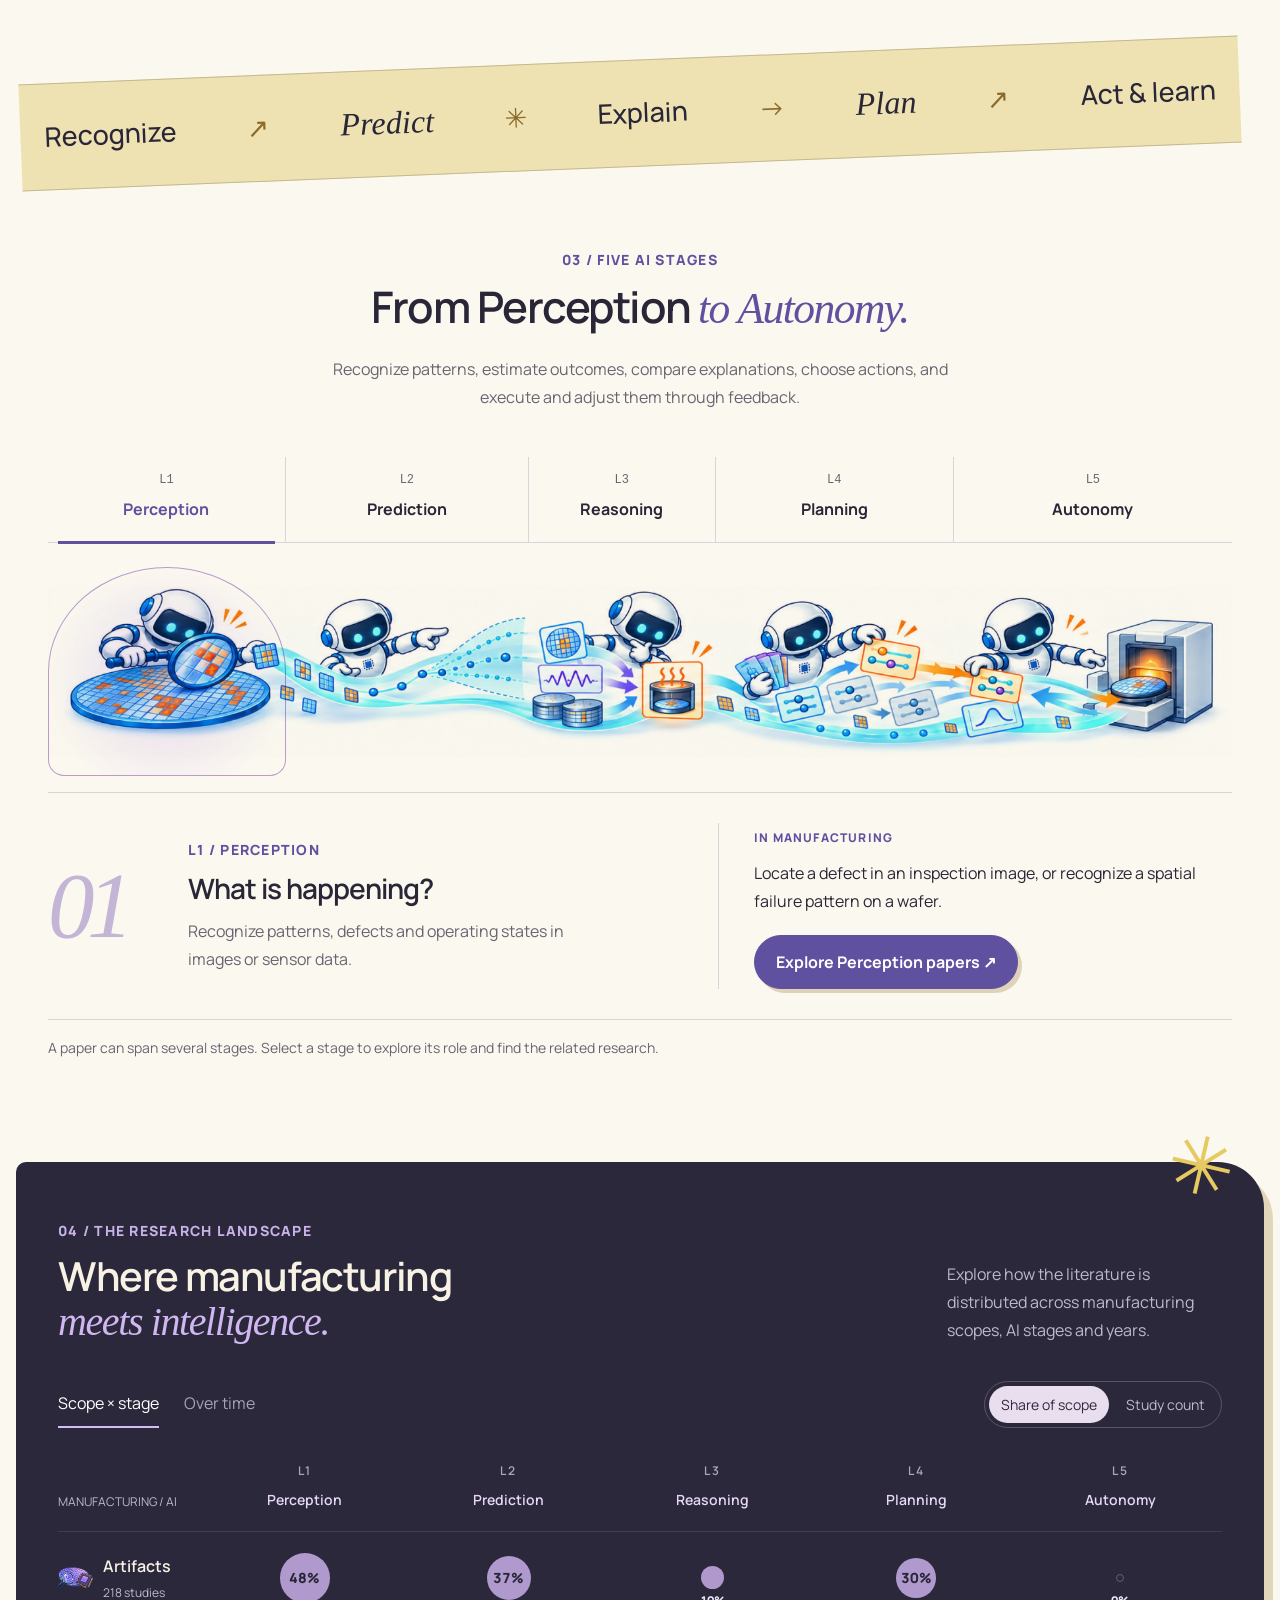
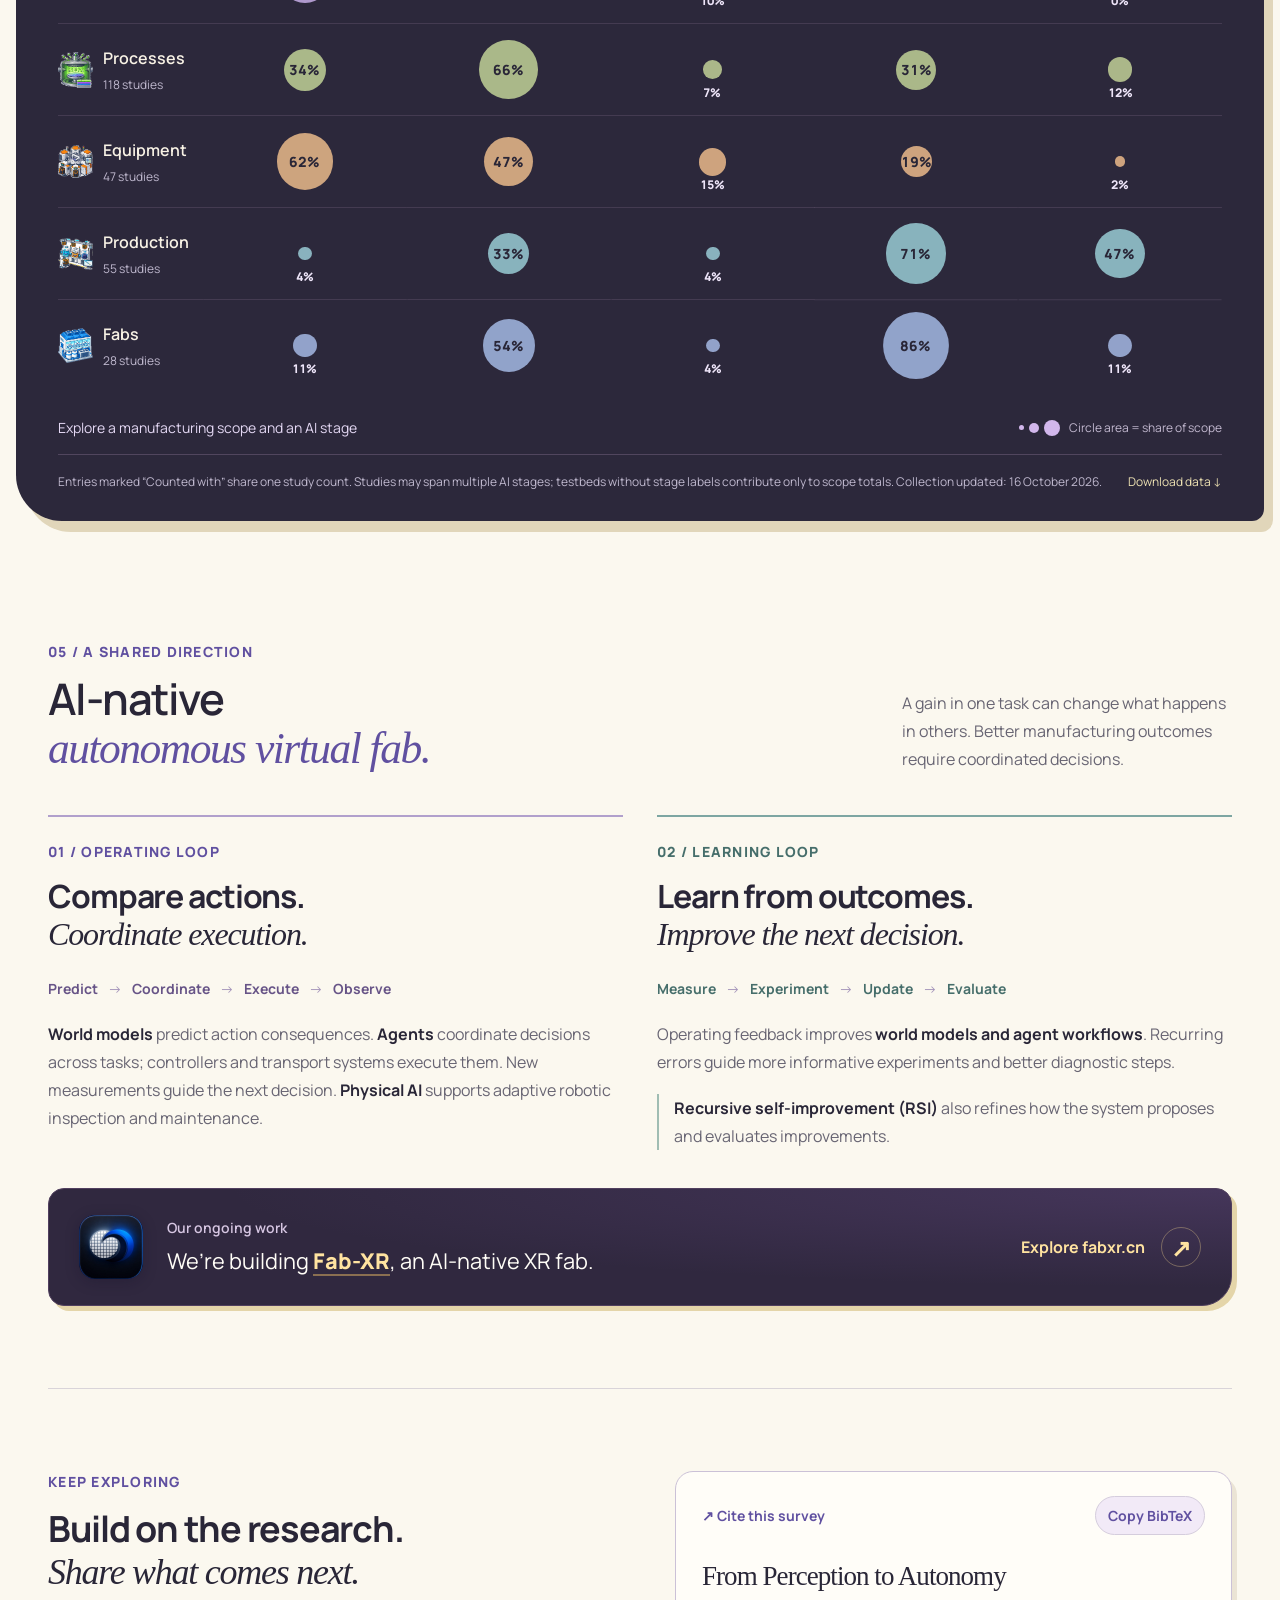
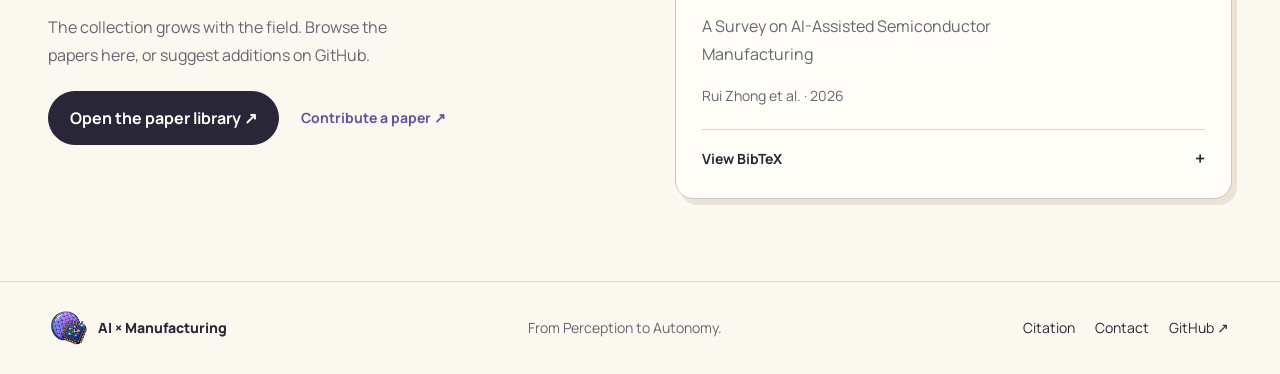
==== commit 03326cb7: "Link contribution predecessors and public manuscript versions" ====
--- a/docs/index.html
+++ b/docs/index.html
@@ -29,7 +29,7 @@
     />
     <link rel="stylesheet" href="style.css?v=relations-20261014" />
     <script src="assets/vendor/motion-14.1.0.js" defer></script>
-    <script src="assets/catalogue.js?v=stages-20261015" defer></script>
+    <script src="assets/catalogue.js?v=versions-20261016" defer></script>
     <script src="site.js?v=readouts-20261015" defer></script>
   </head>
   <body>
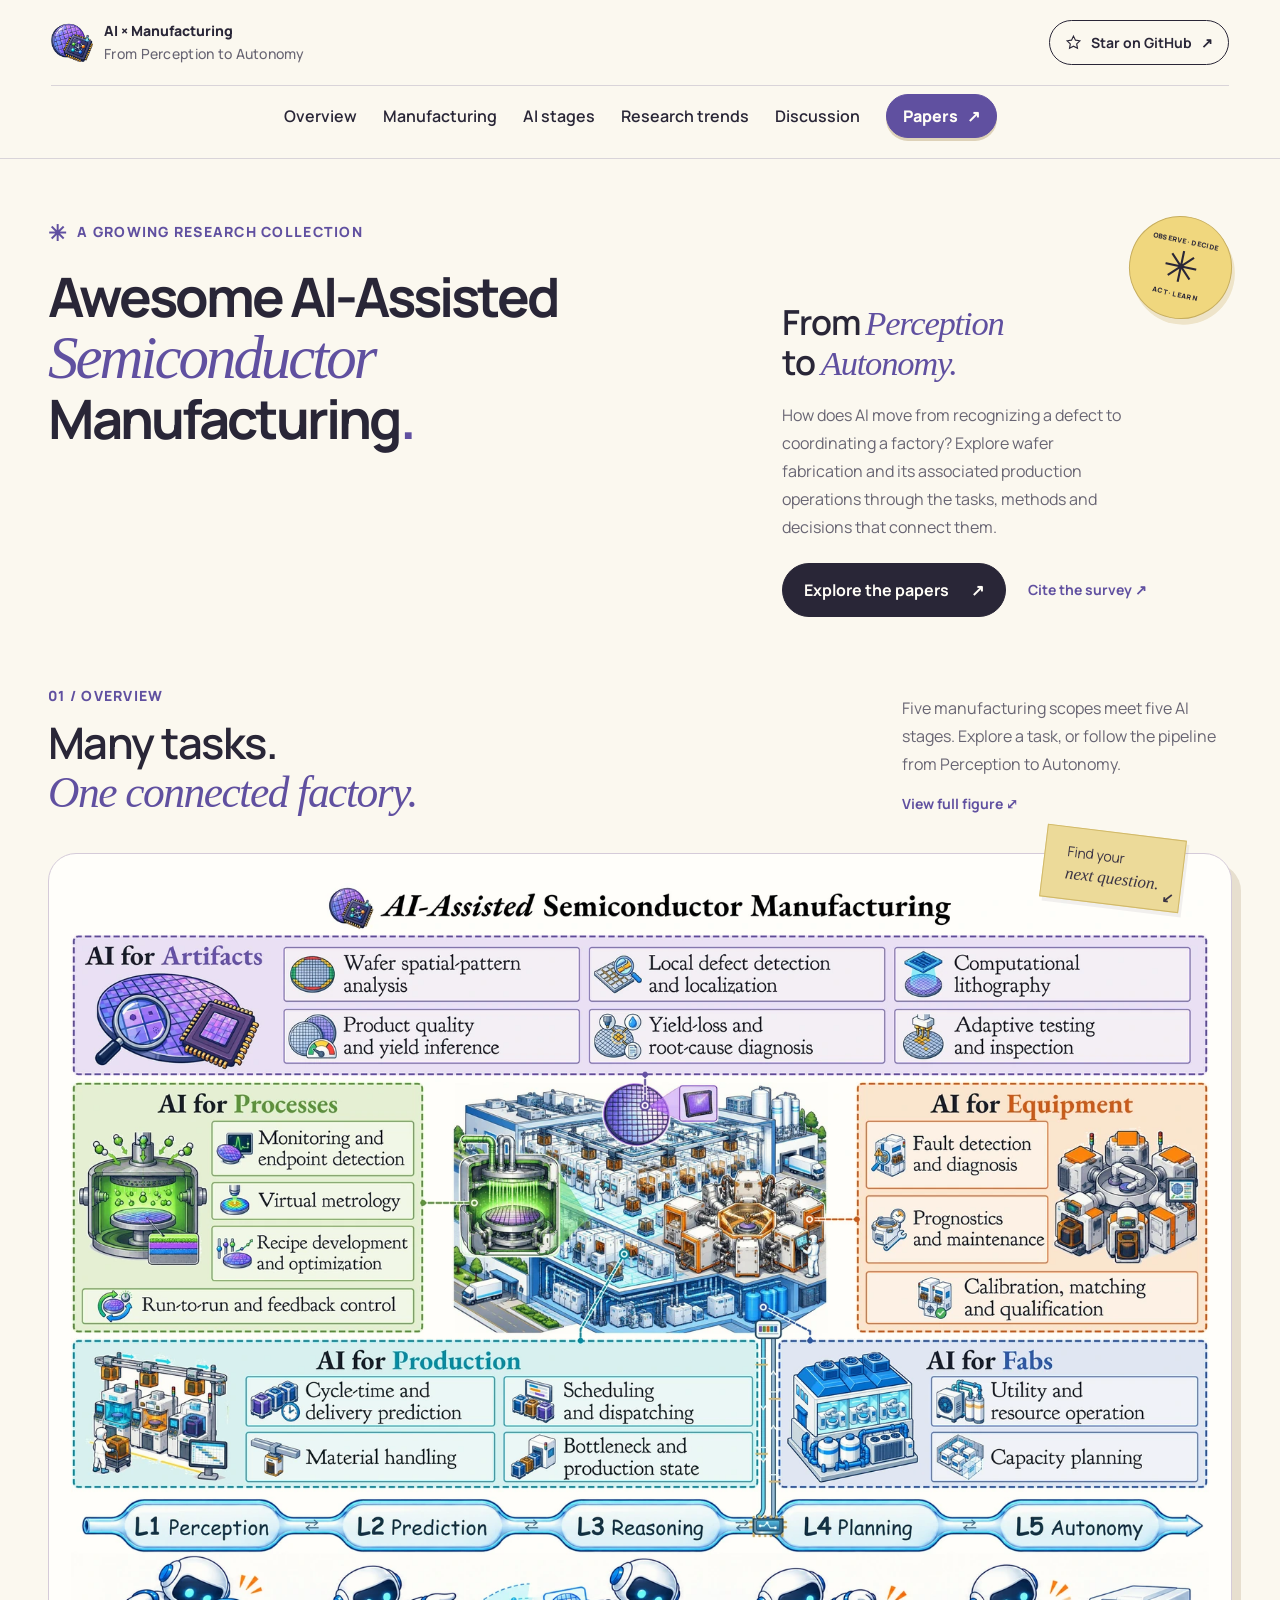
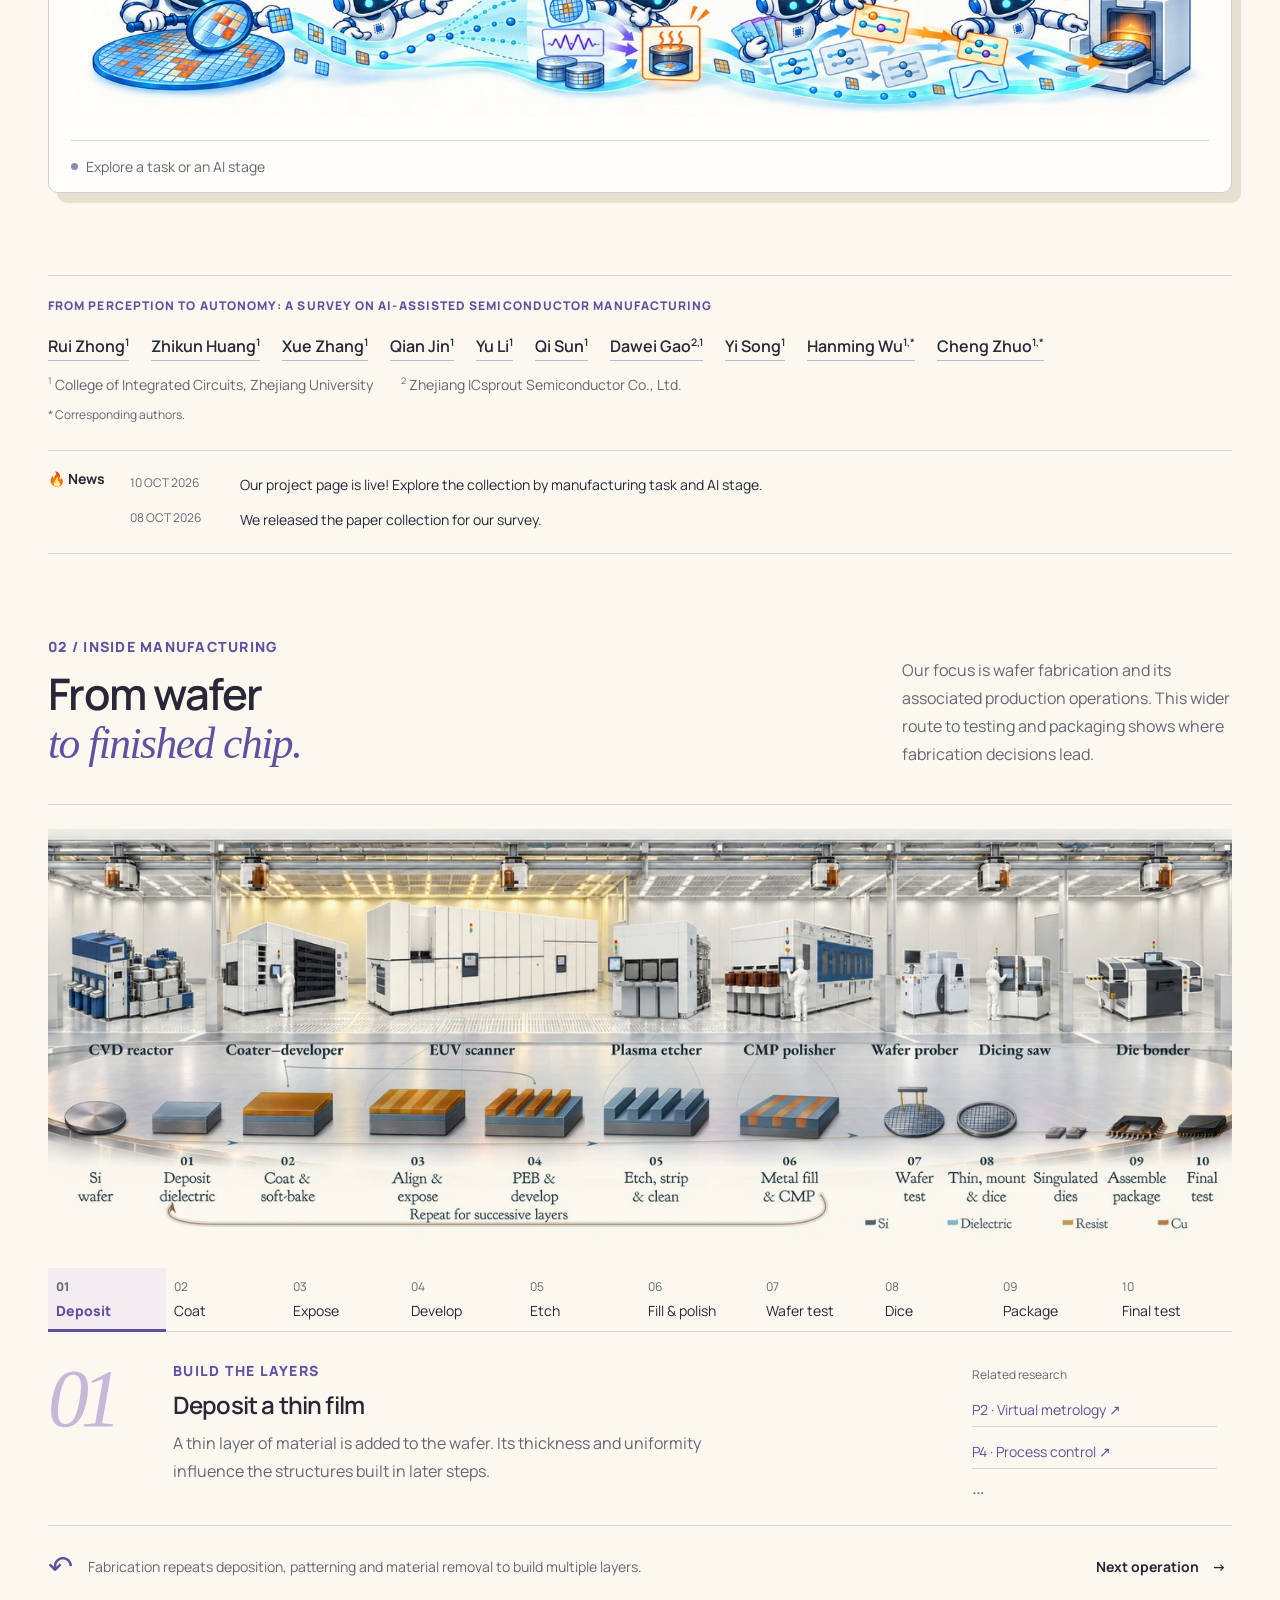
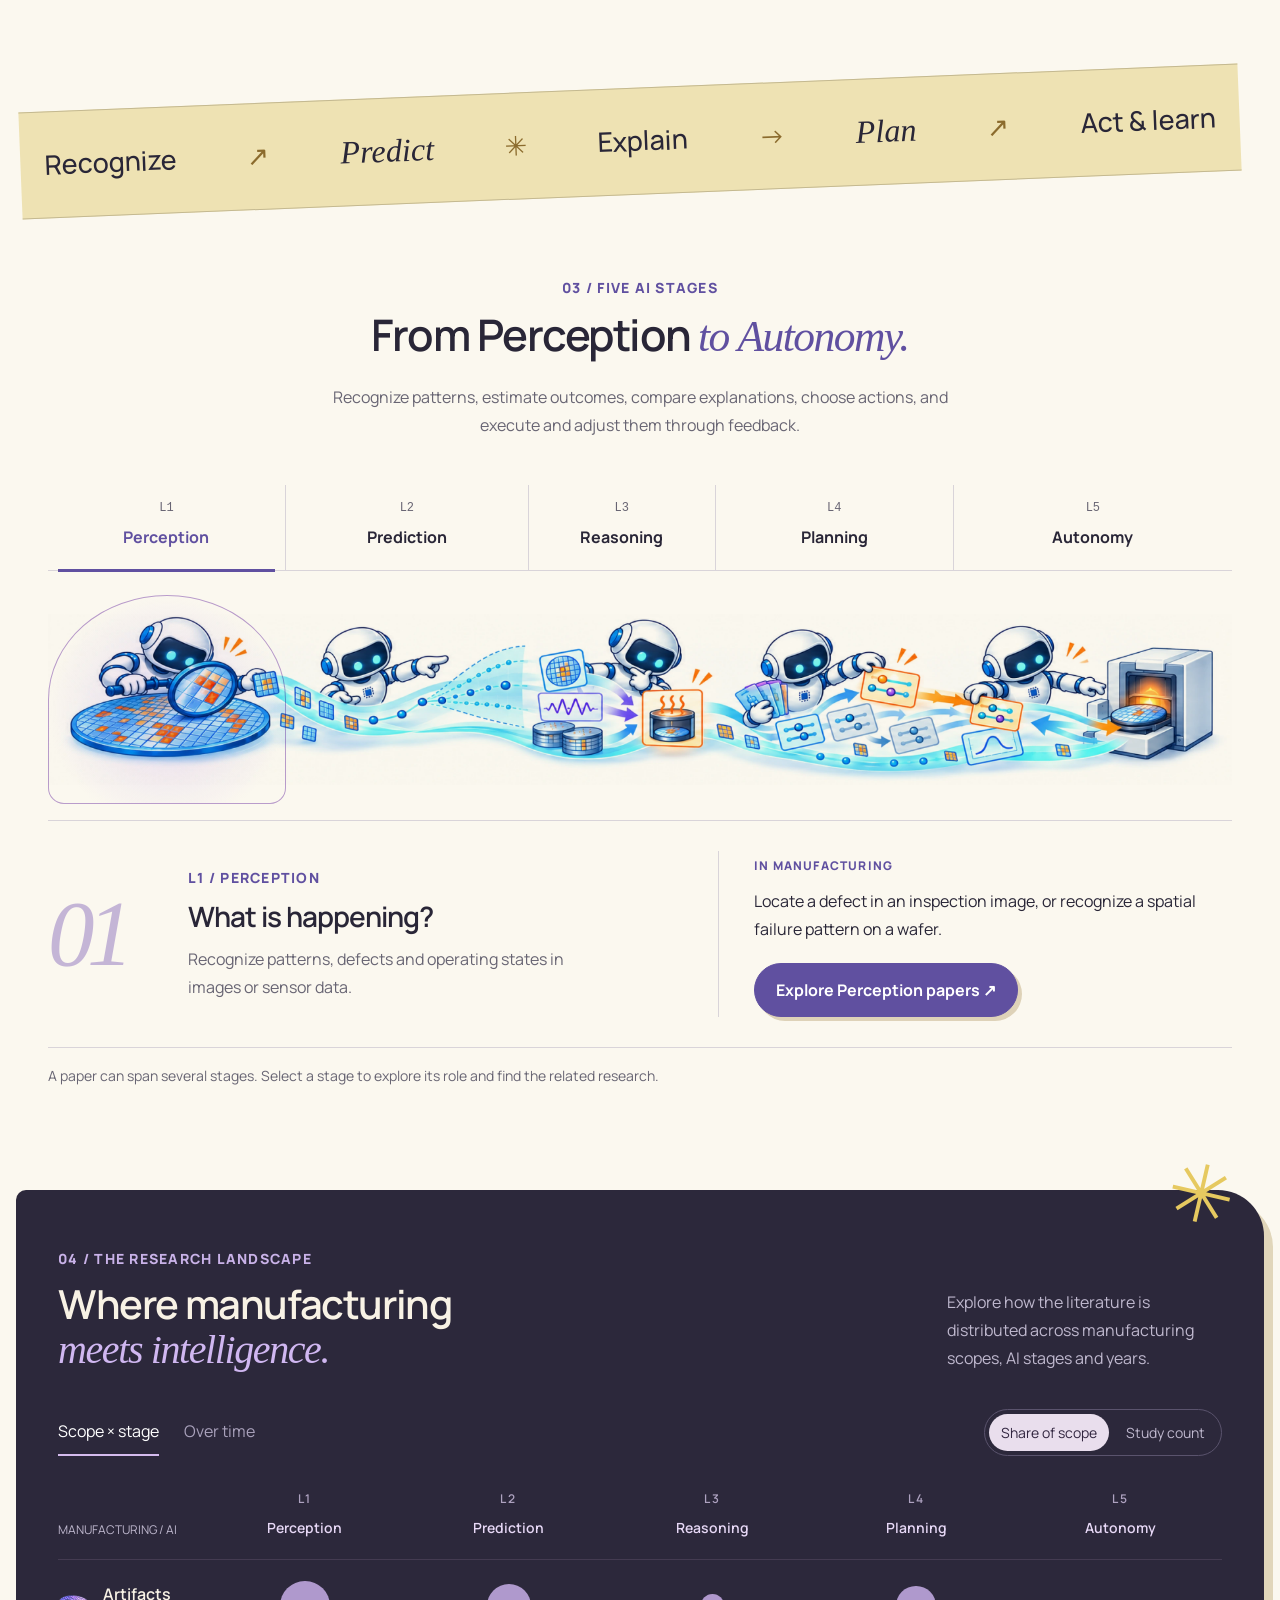
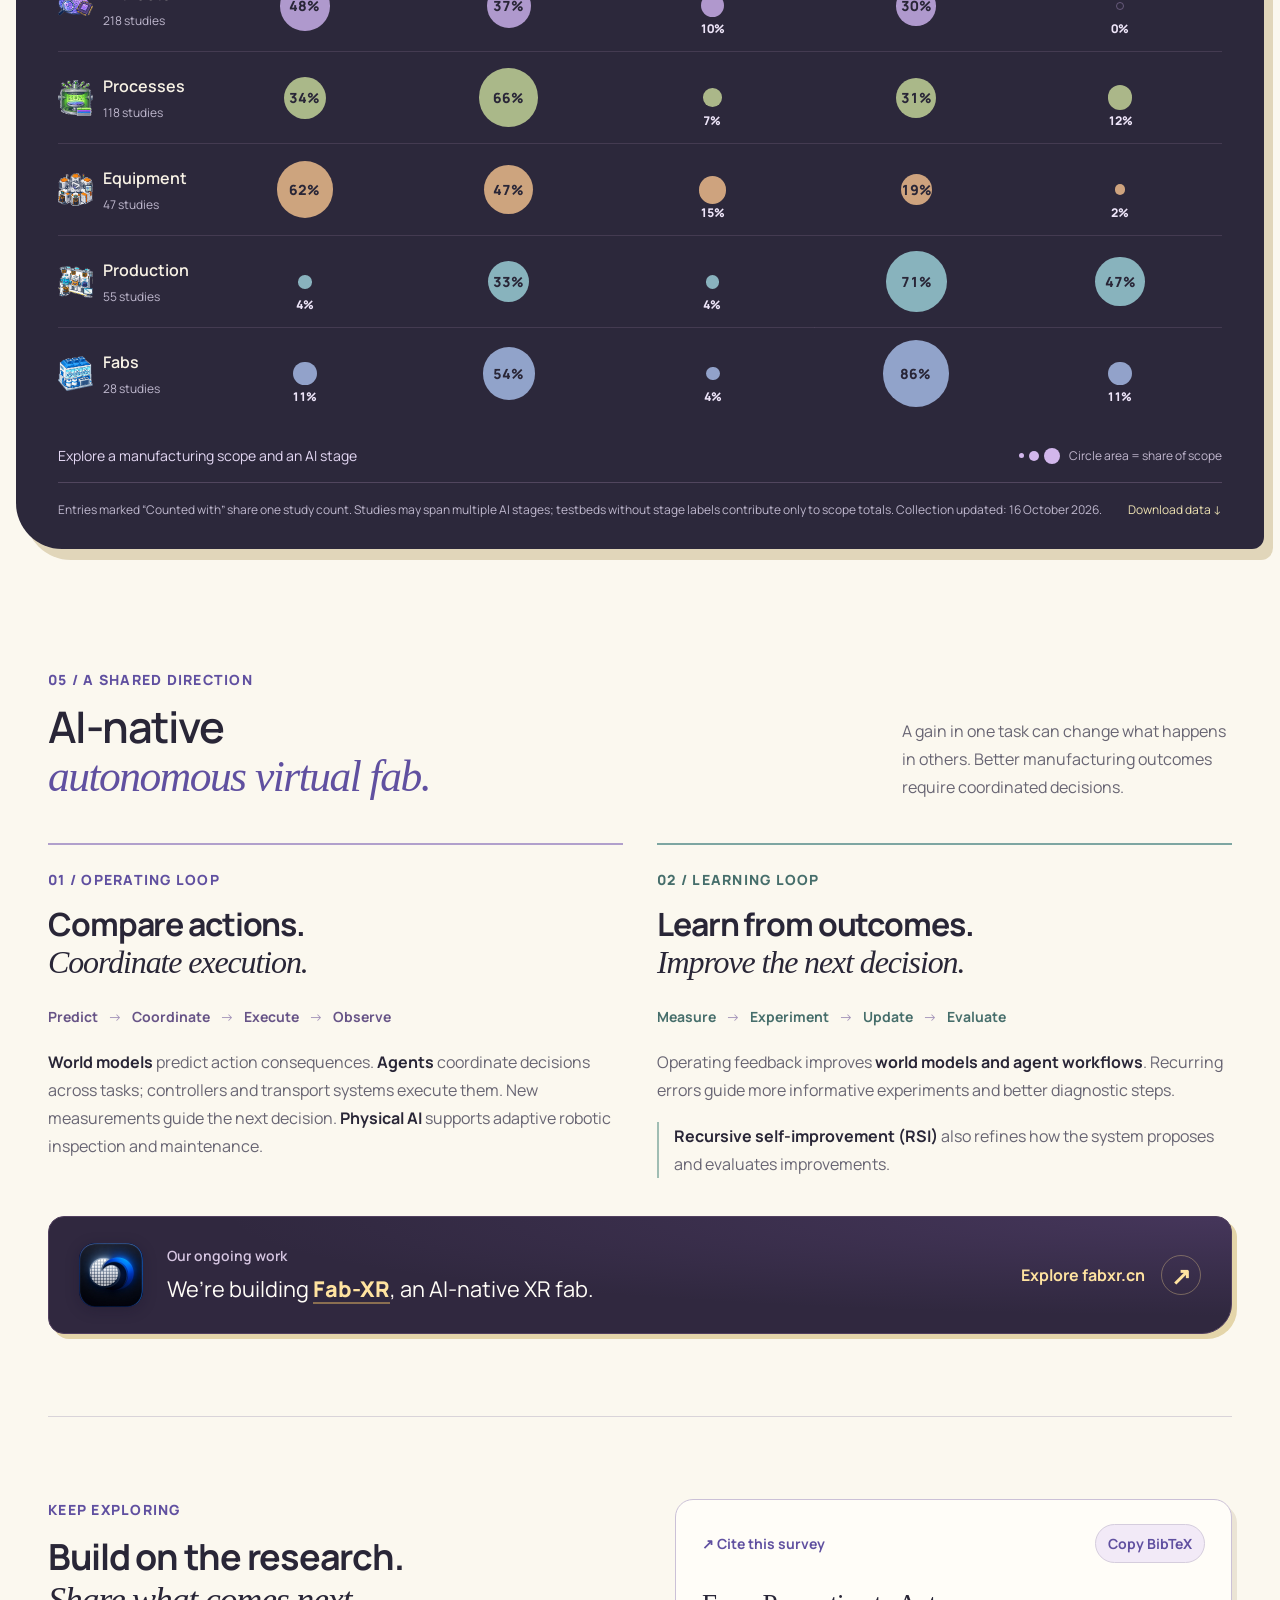
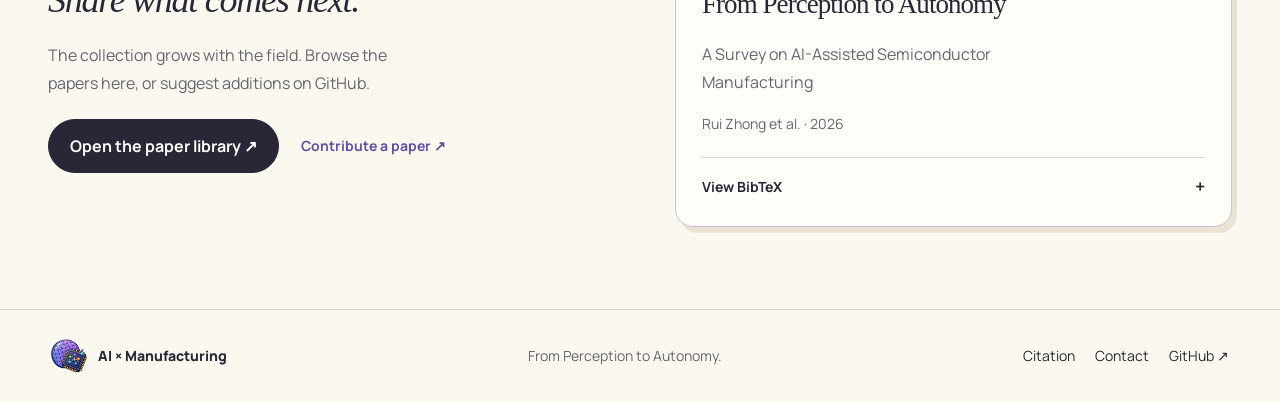
==== commit 57fcbd60: "Clarify wafer fabrication focus in survey introduction" ====
--- a/docs/index.html
+++ b/docs/index.html
@@ -92,8 +92,8 @@
           <h2>From <em>Perception</em><br />to <em>Autonomy.</em></h2>
           <p>
             How does AI move from recognizing a defect to coordinating a
-            factory? Explore the manufacturing tasks, the methods and the
-            decisions that connect them.
+            factory? Explore wafer fabrication and its associated production
+            operations through the tasks, methods and decisions that connect them.
           </p>
           <div class="actions">
             <a class="button primary" href="explore.html"
@@ -509,9 +509,9 @@
           </div>
           <div class="section-aside">
             <p>
-              Films are deposited, patterns are transferred, and structures are
-              built layer by layer. Testing and packaging turn a processed wafer
-              into finished chips.
+              Our focus is wafer fabrication and its associated production
+              operations. This wider route to testing and packaging shows where
+              fabrication decisions lead.
             </p>
           </div>
         </div>
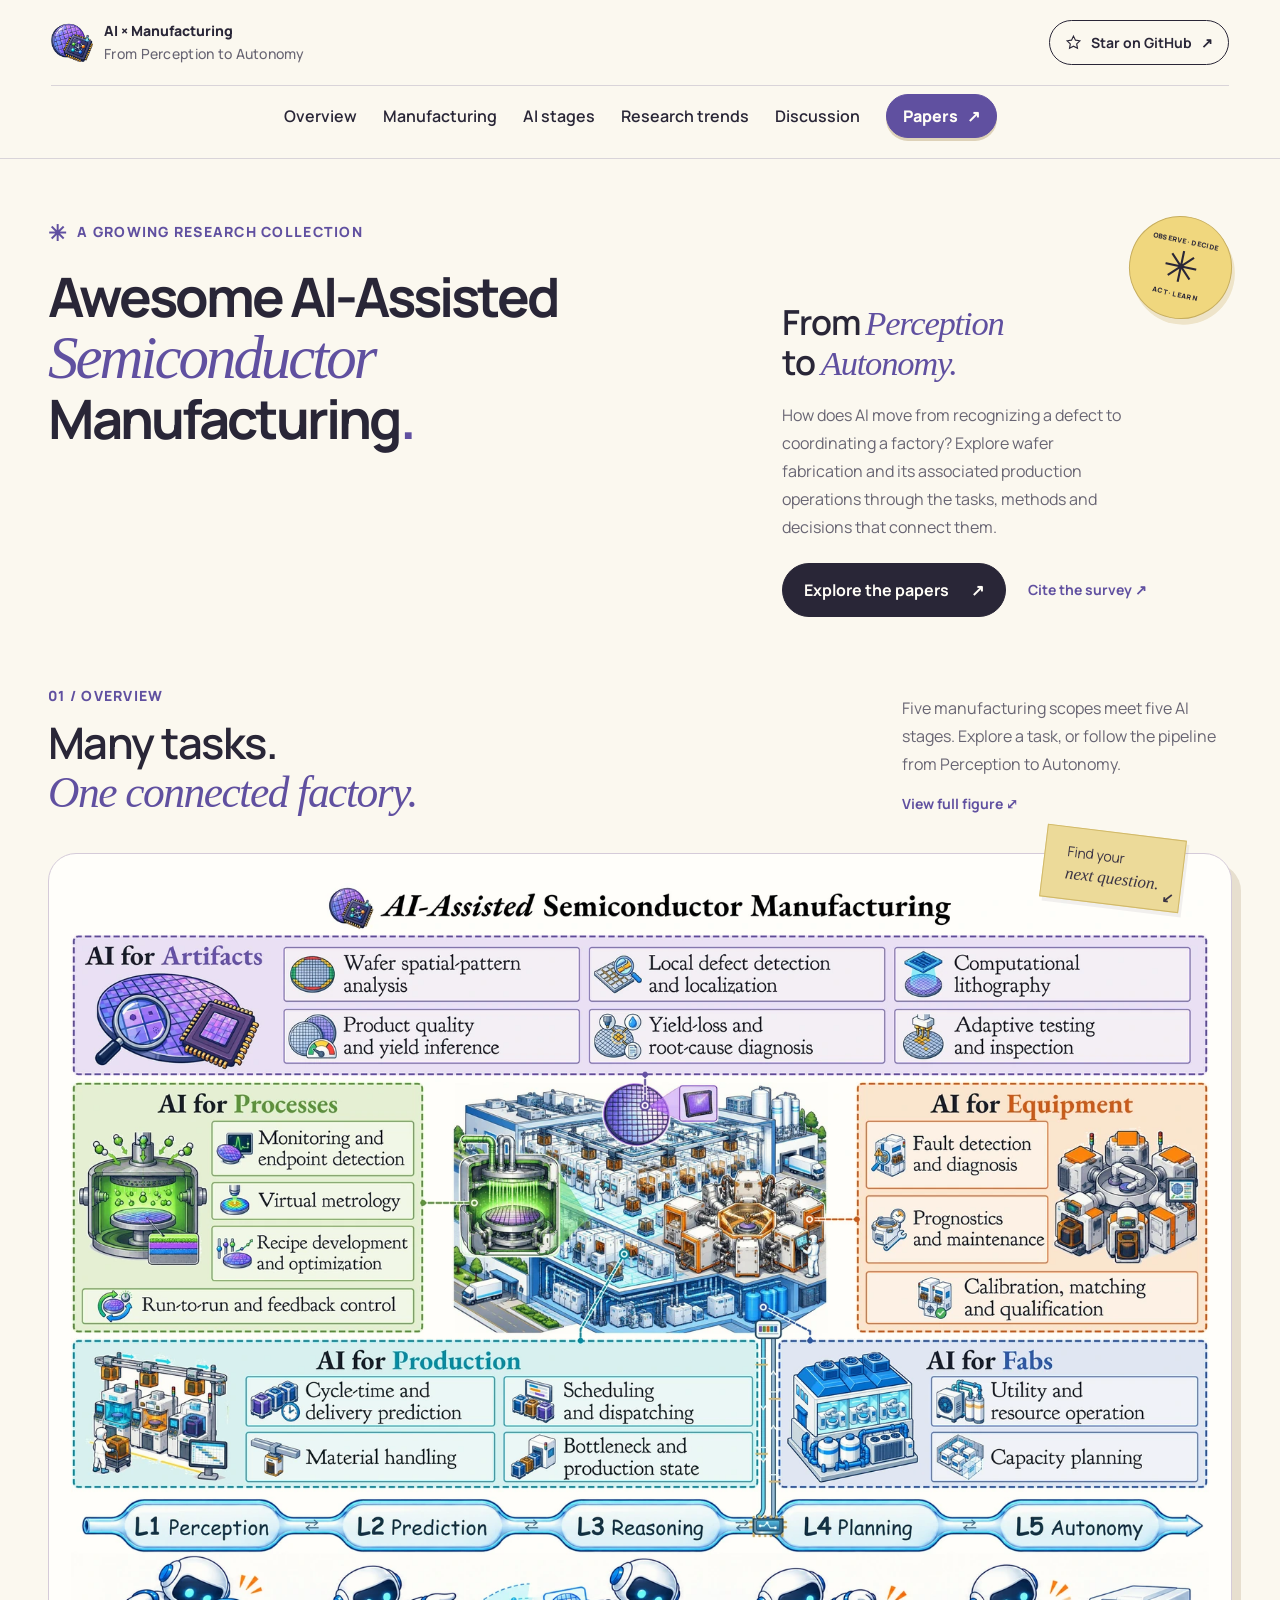
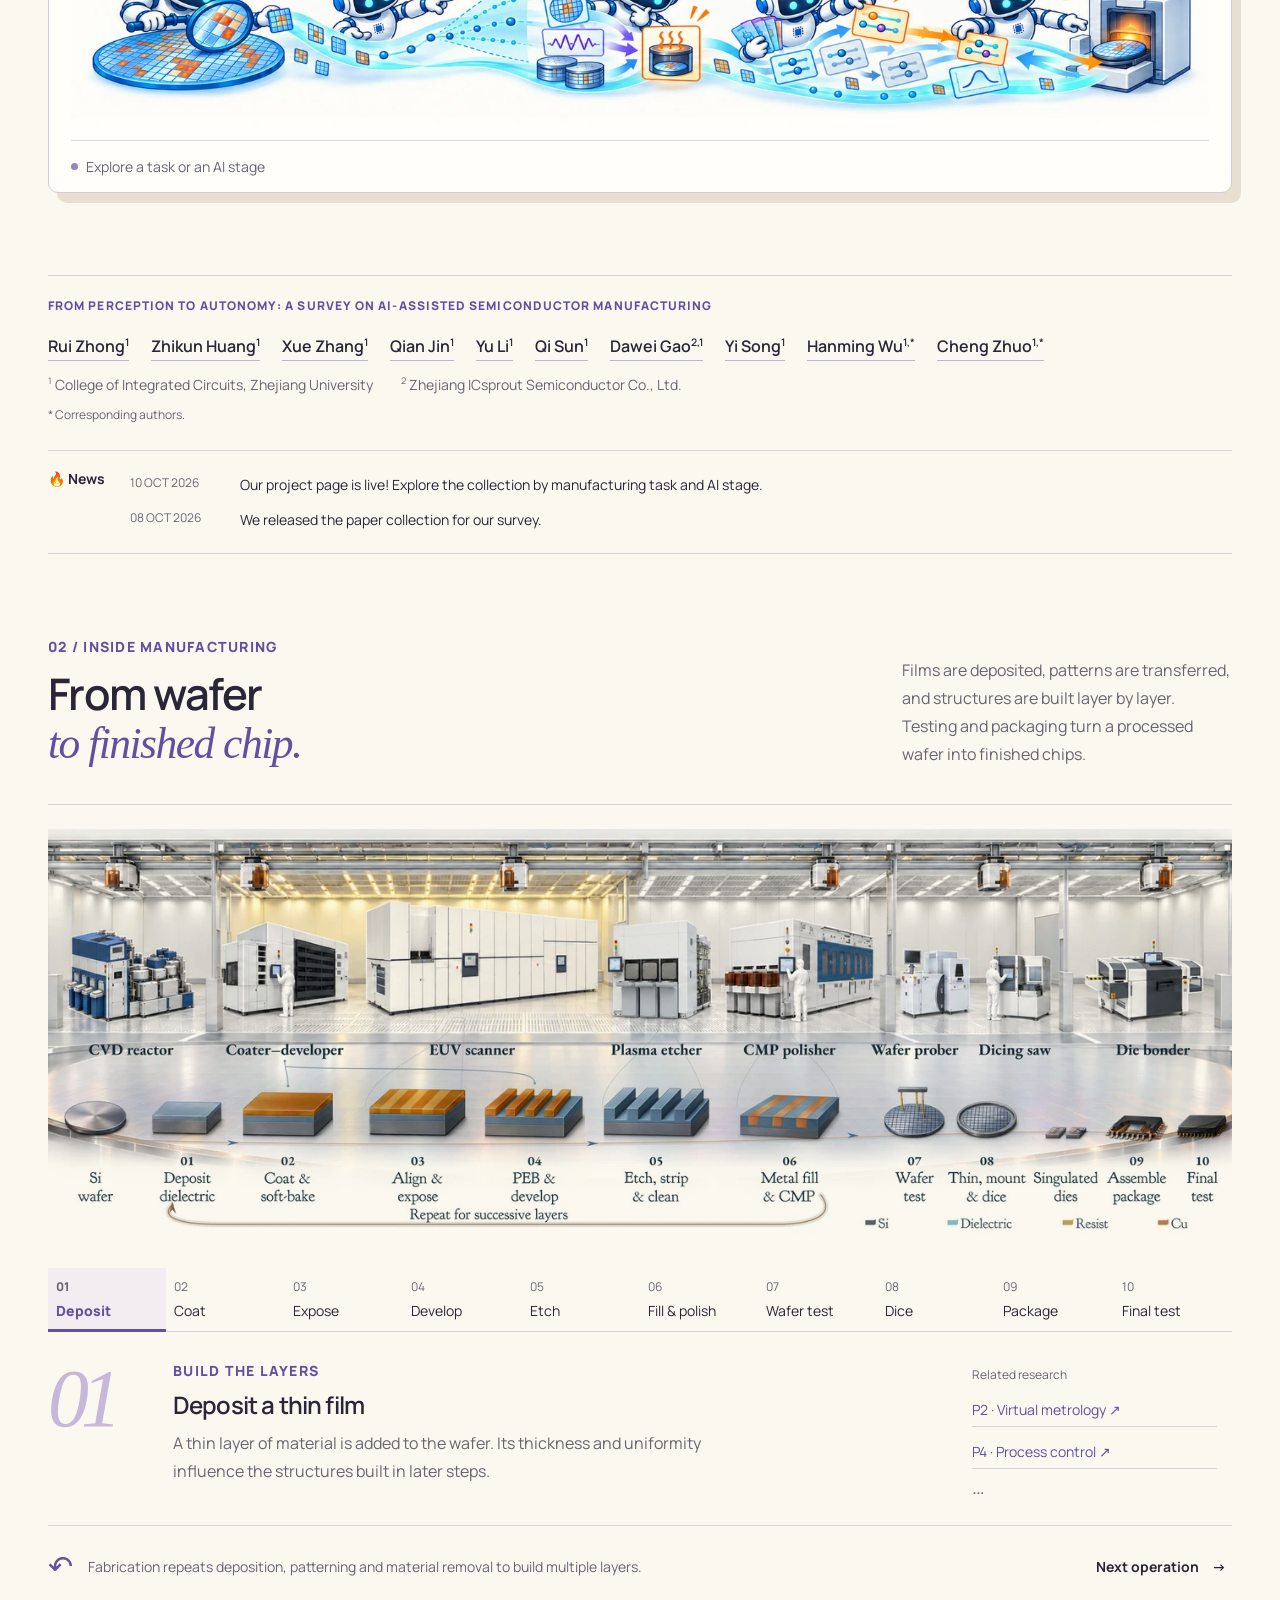
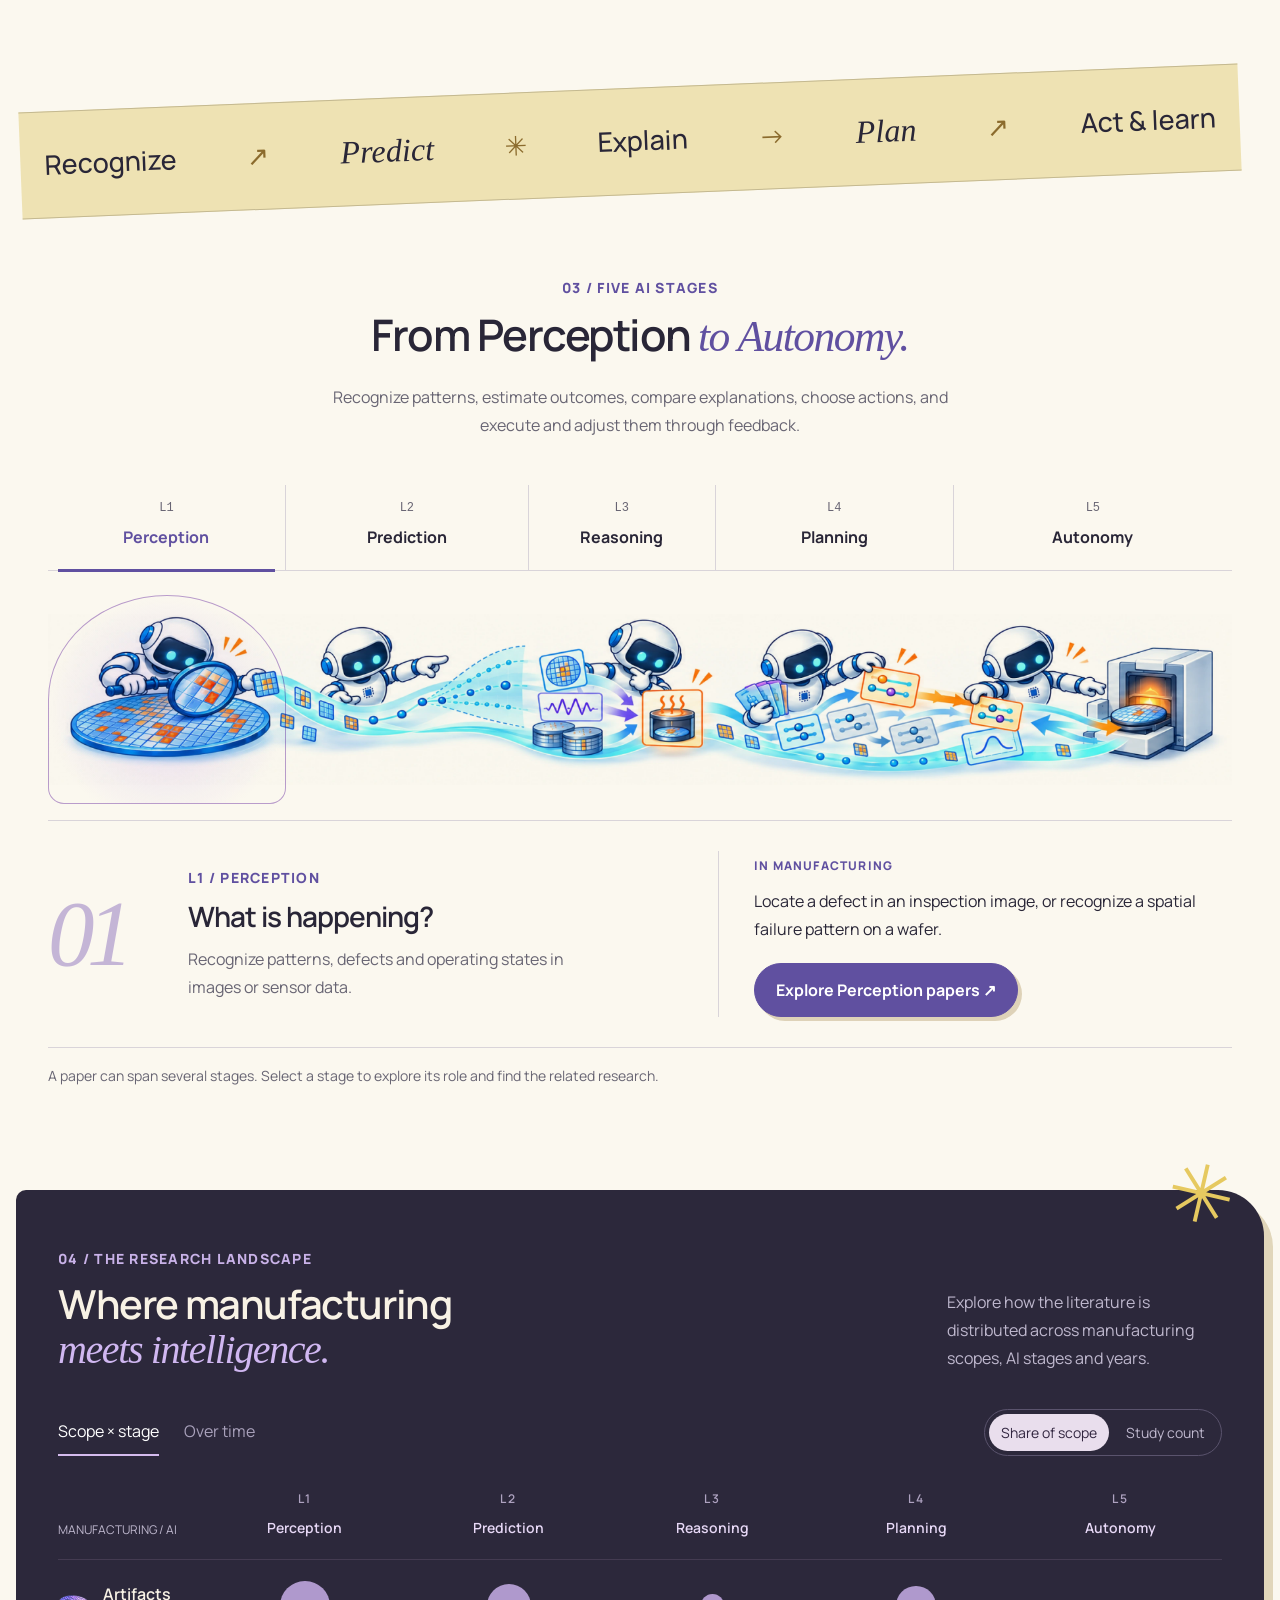
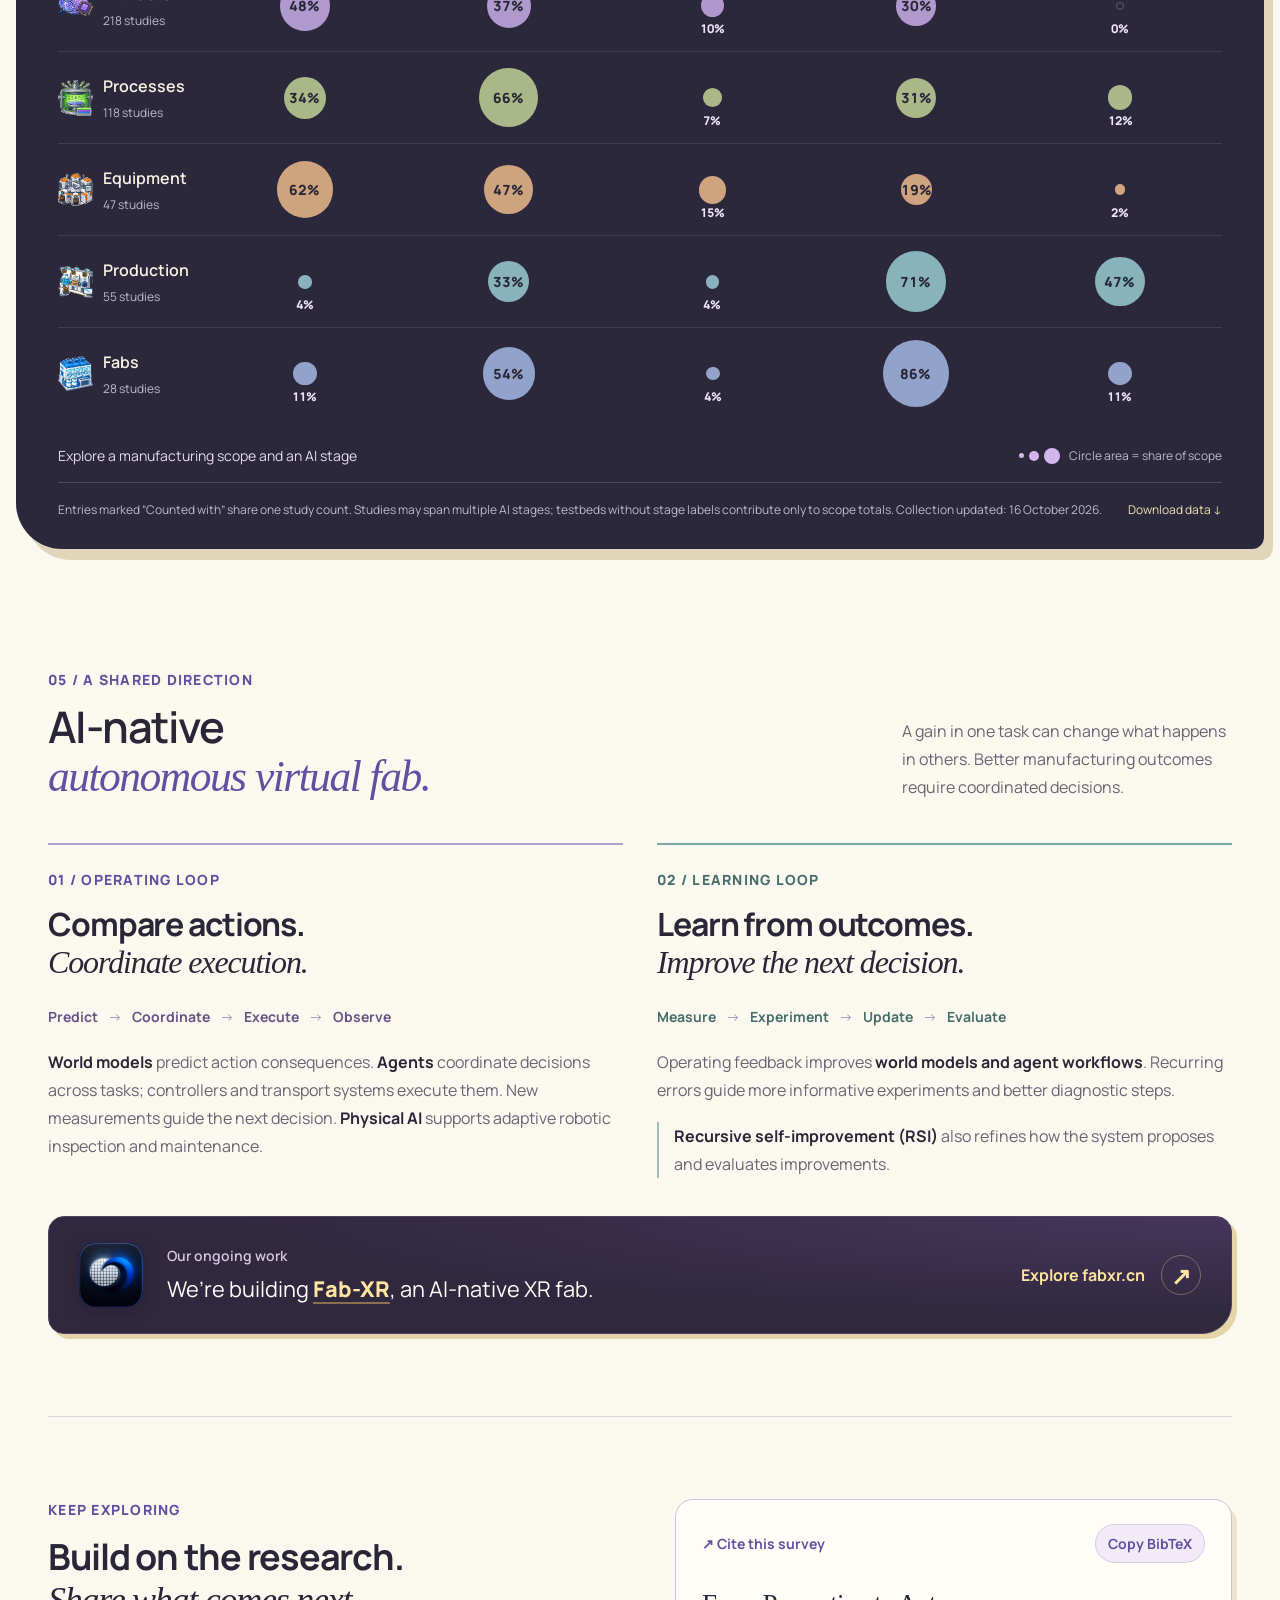
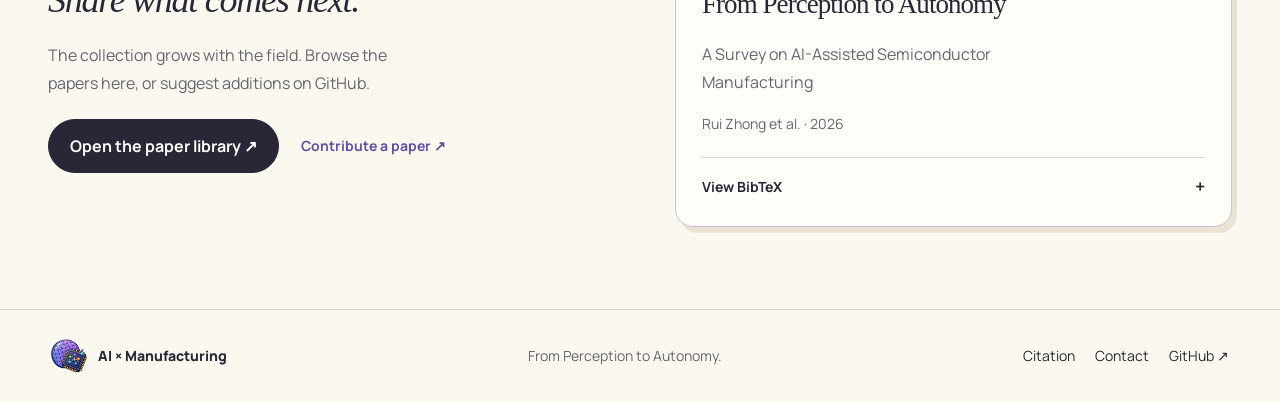
==== commit a7f57322: "Restore direct manufacturing descriptions" ====
--- a/docs/index.html
+++ b/docs/index.html
@@ -509,9 +509,9 @@
           </div>
           <div class="section-aside">
             <p>
-              Our focus is wafer fabrication and its associated production
-              operations. This wider route to testing and packaging shows where
-              fabrication decisions lead.
+              Films are deposited, patterns are transferred, and structures are
+              built layer by layer. Testing and packaging turn a processed wafer
+              into finished chips.
             </p>
           </div>
         </div>
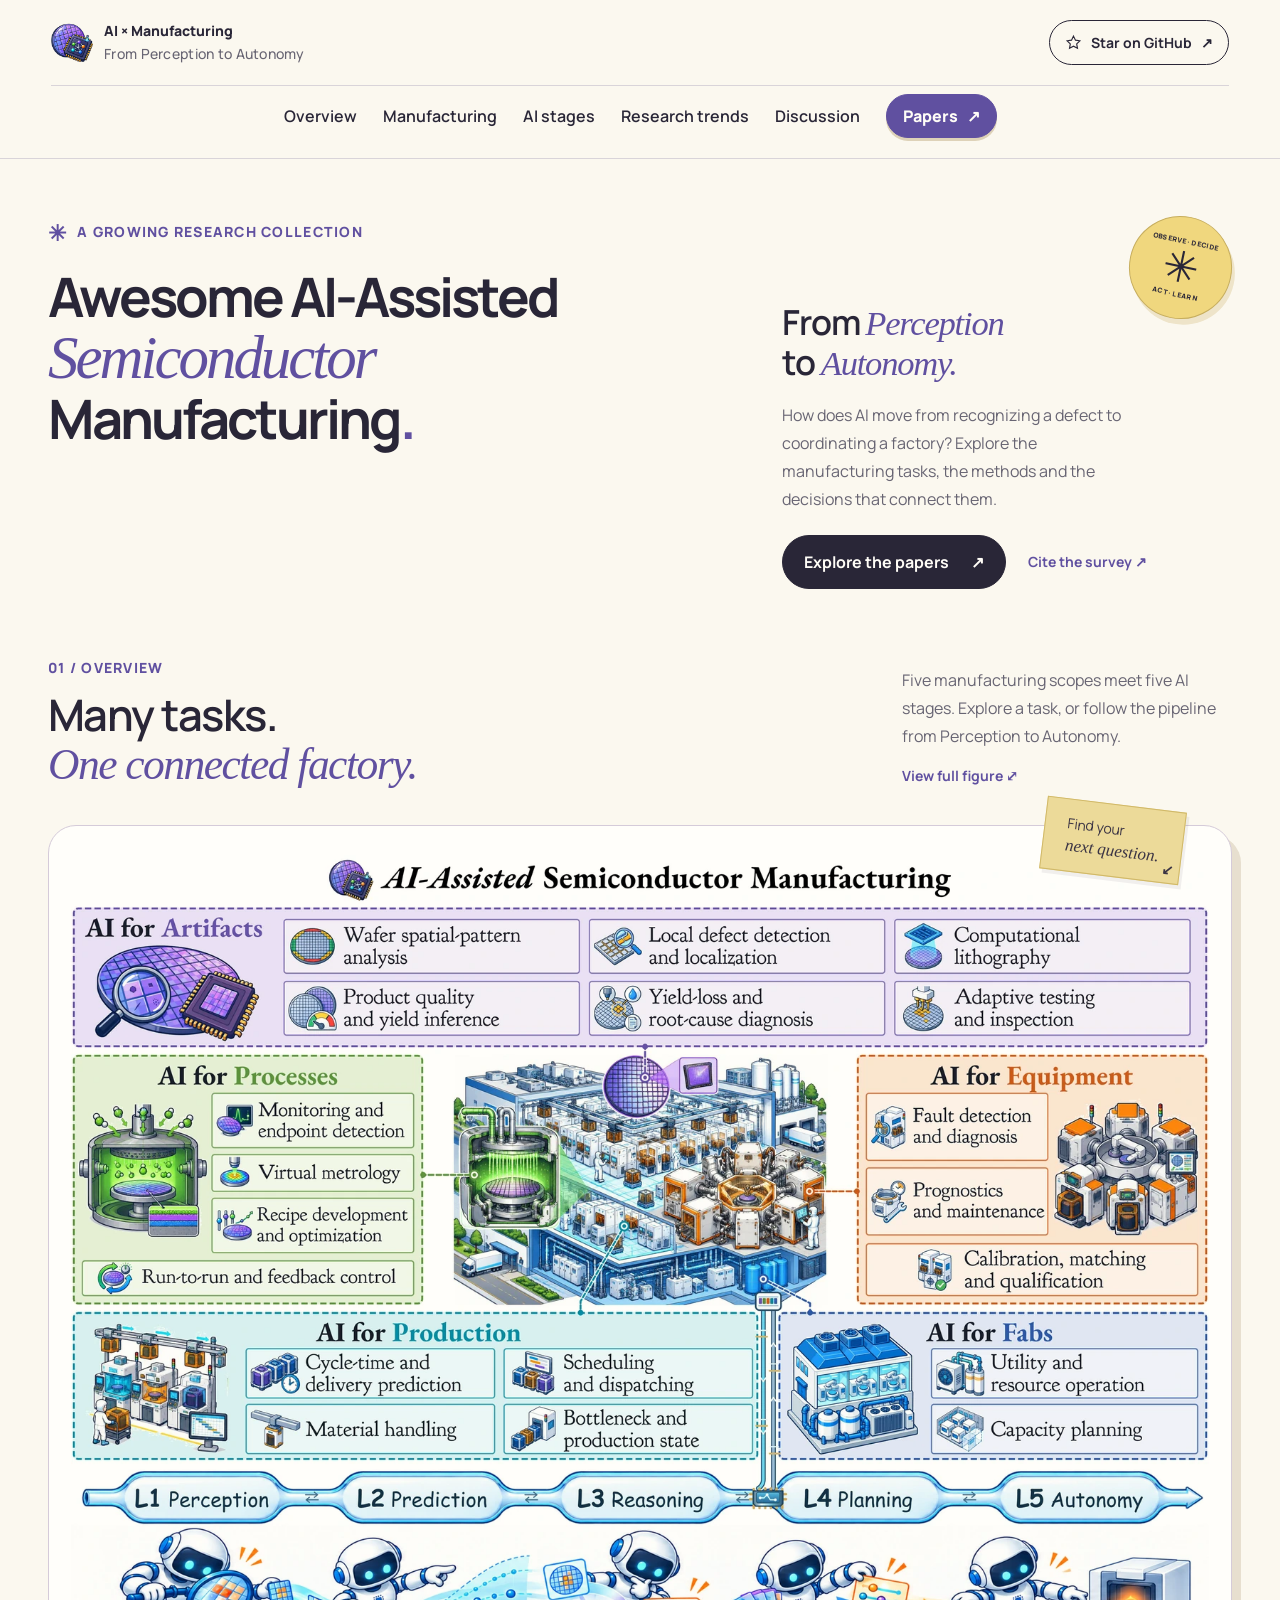
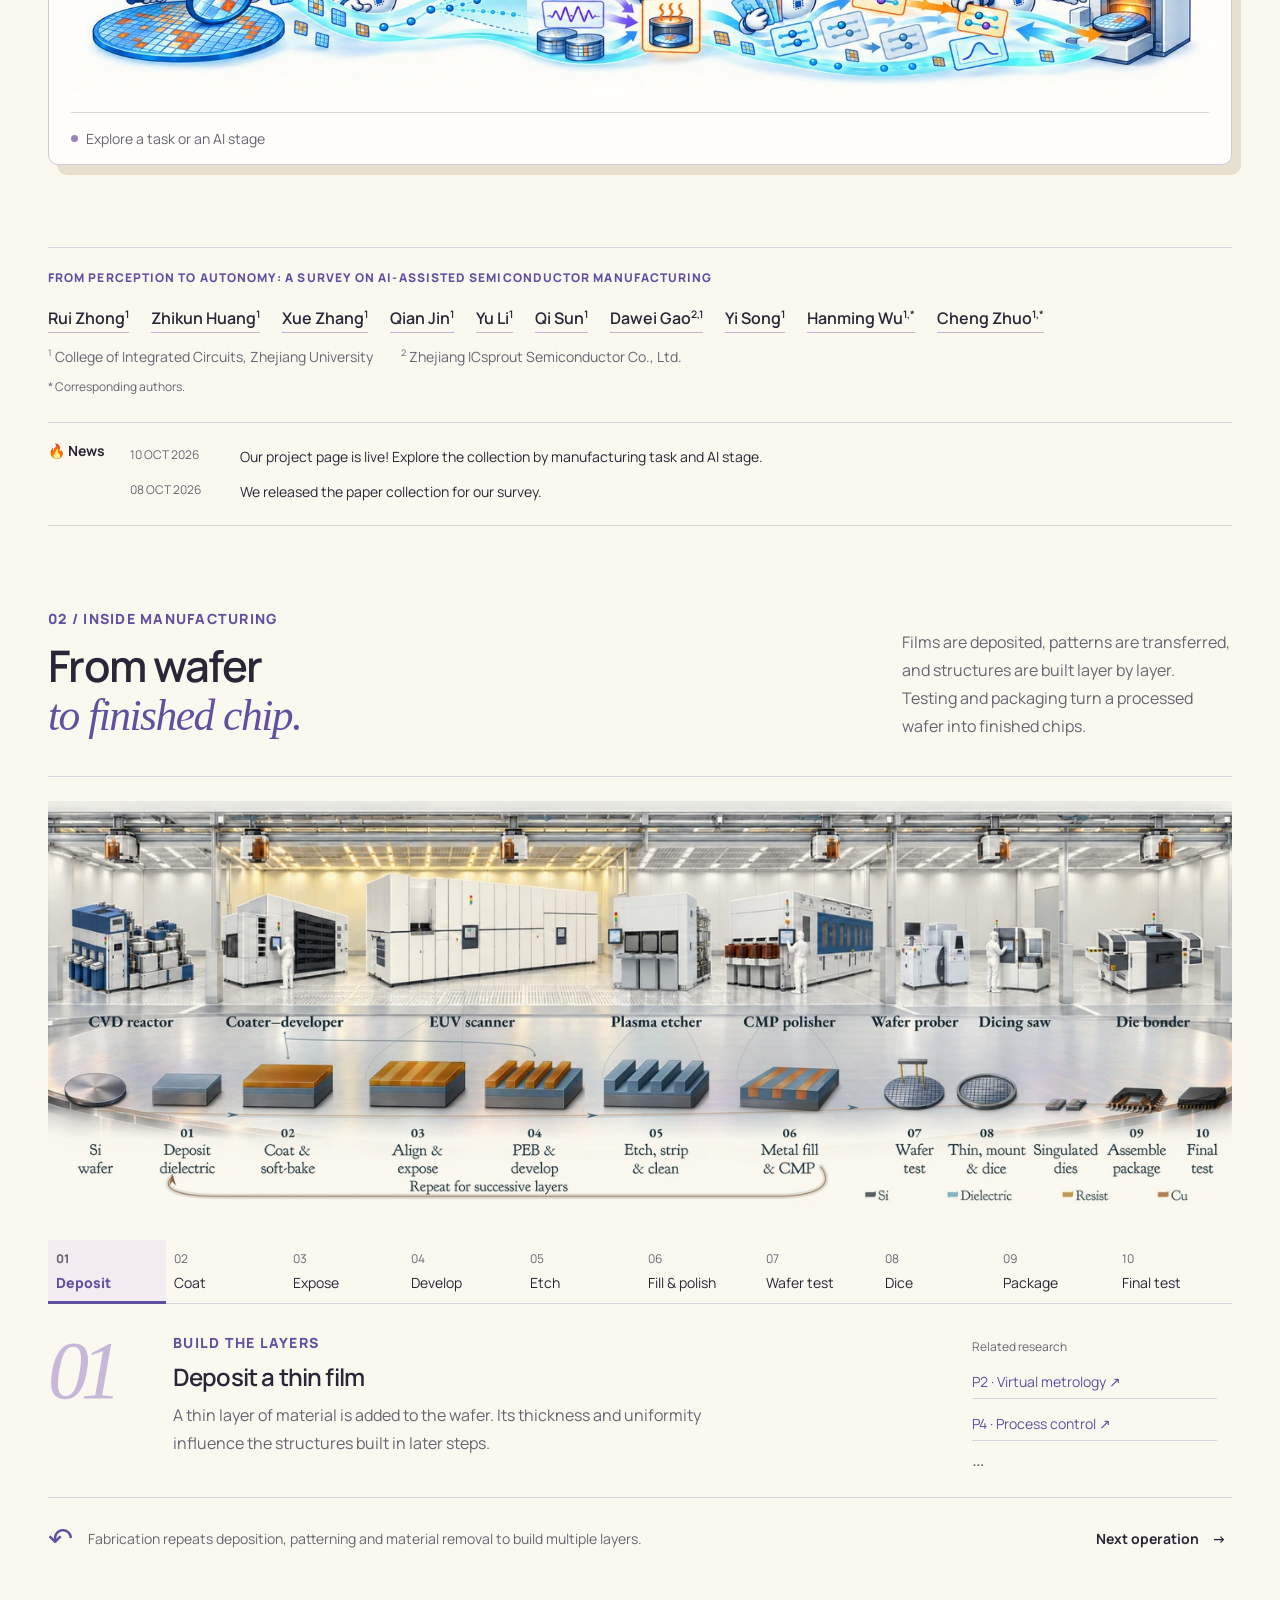
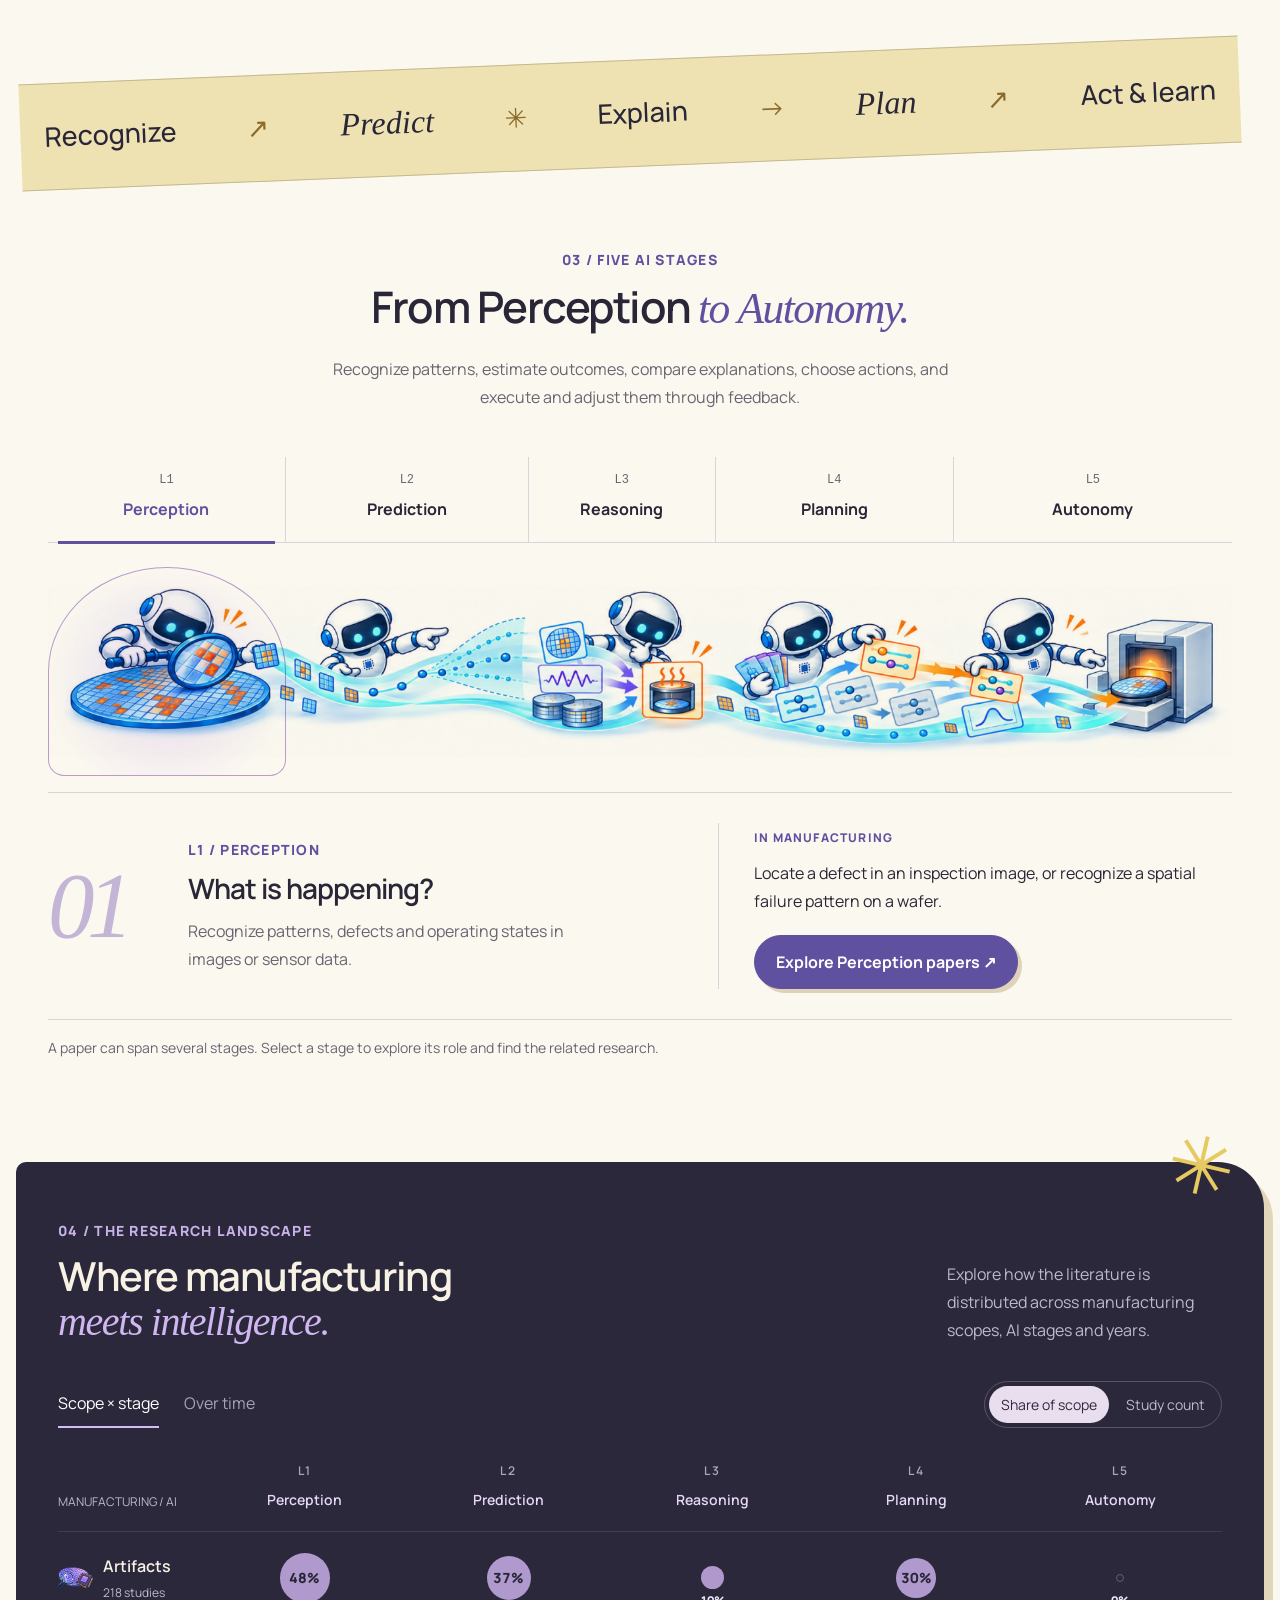
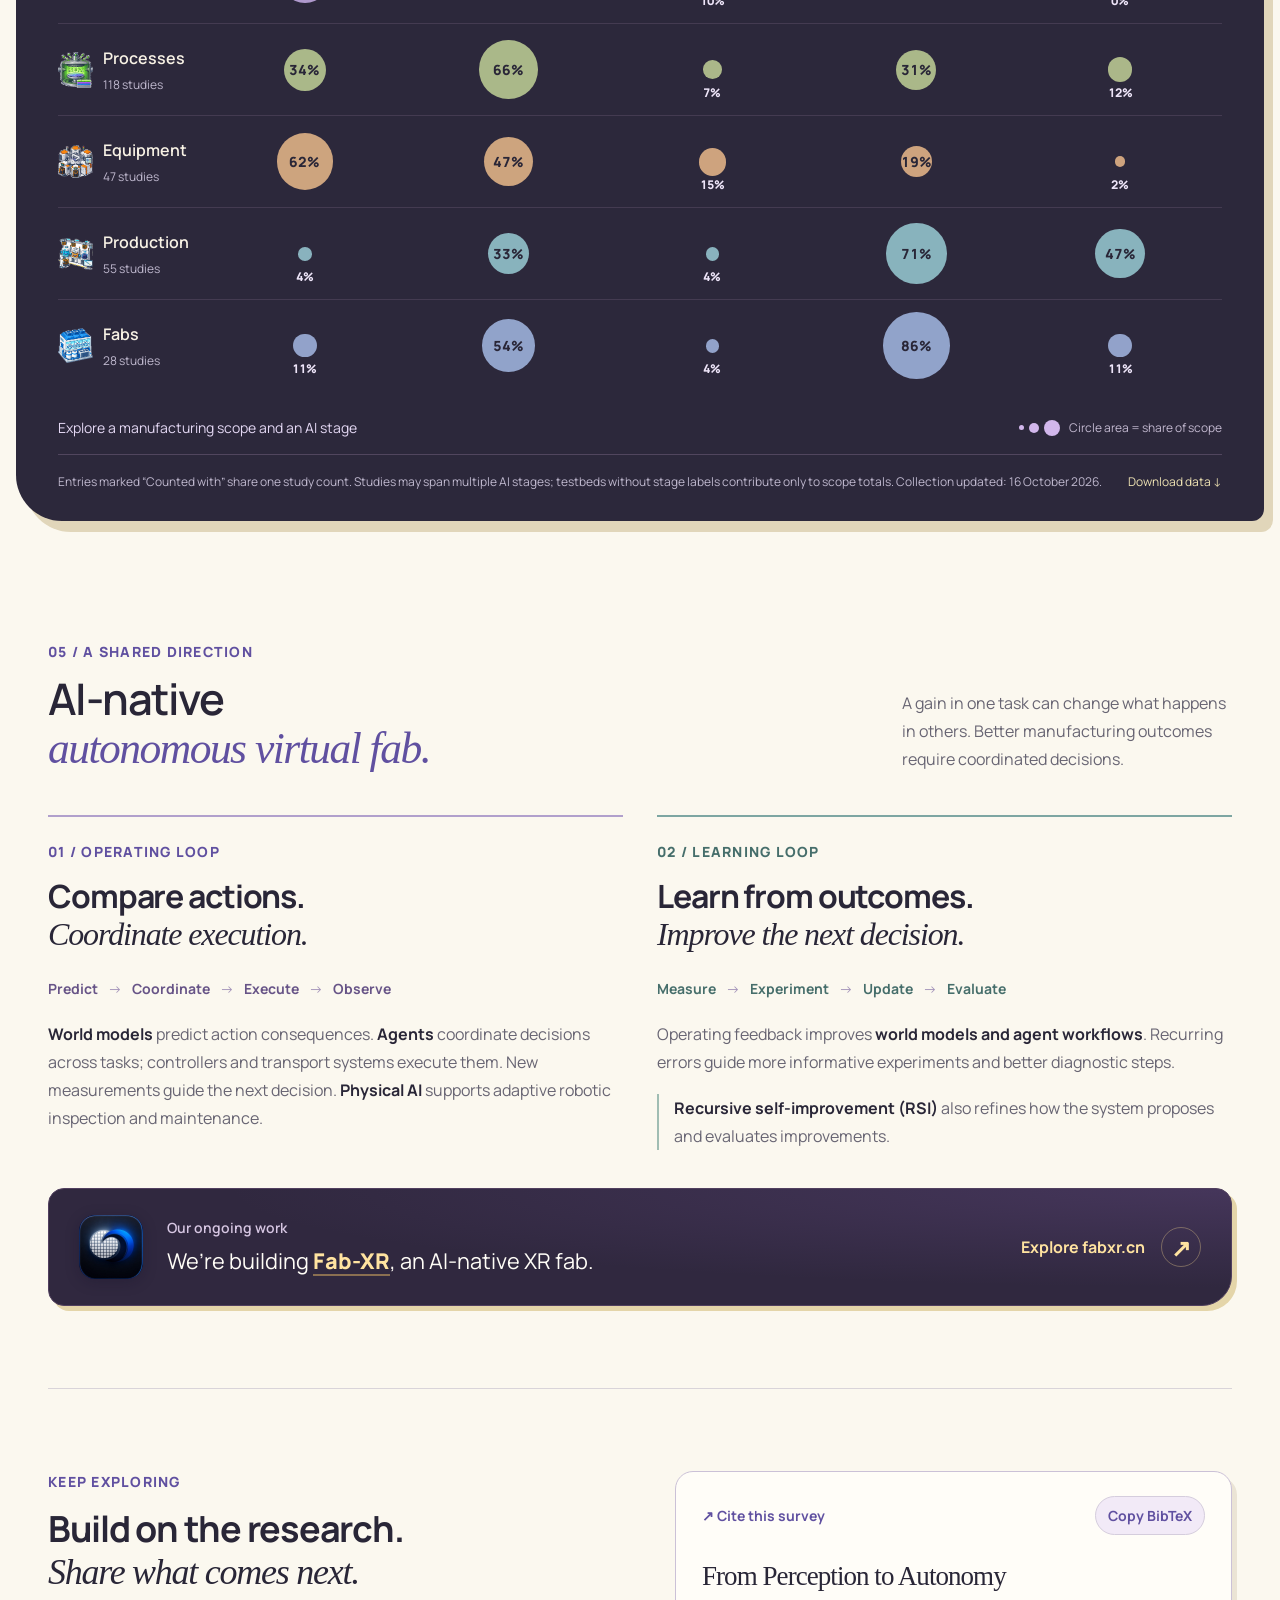
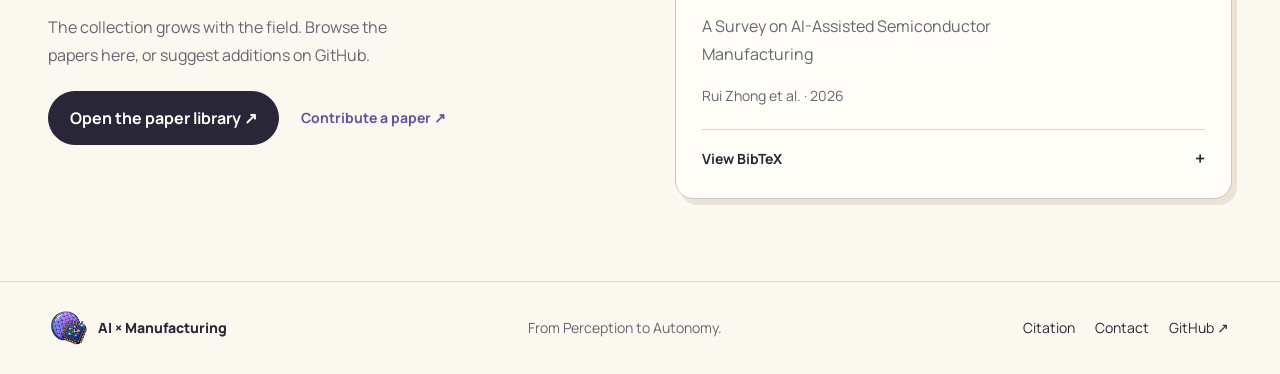
==== commit 4494701b: "Restore semiconductor manufacturing overview wording" ====
--- a/docs/index.html
+++ b/docs/index.html
@@ -92,8 +92,8 @@
           <h2>From <em>Perception</em><br />to <em>Autonomy.</em></h2>
           <p>
             How does AI move from recognizing a defect to coordinating a
-            factory? Explore wafer fabrication and its associated production
-            operations through the tasks, methods and decisions that connect them.
+            factory? Explore the manufacturing tasks, the methods and the
+            decisions that connect them.
           </p>
           <div class="actions">
             <a class="button primary" href="explore.html"
